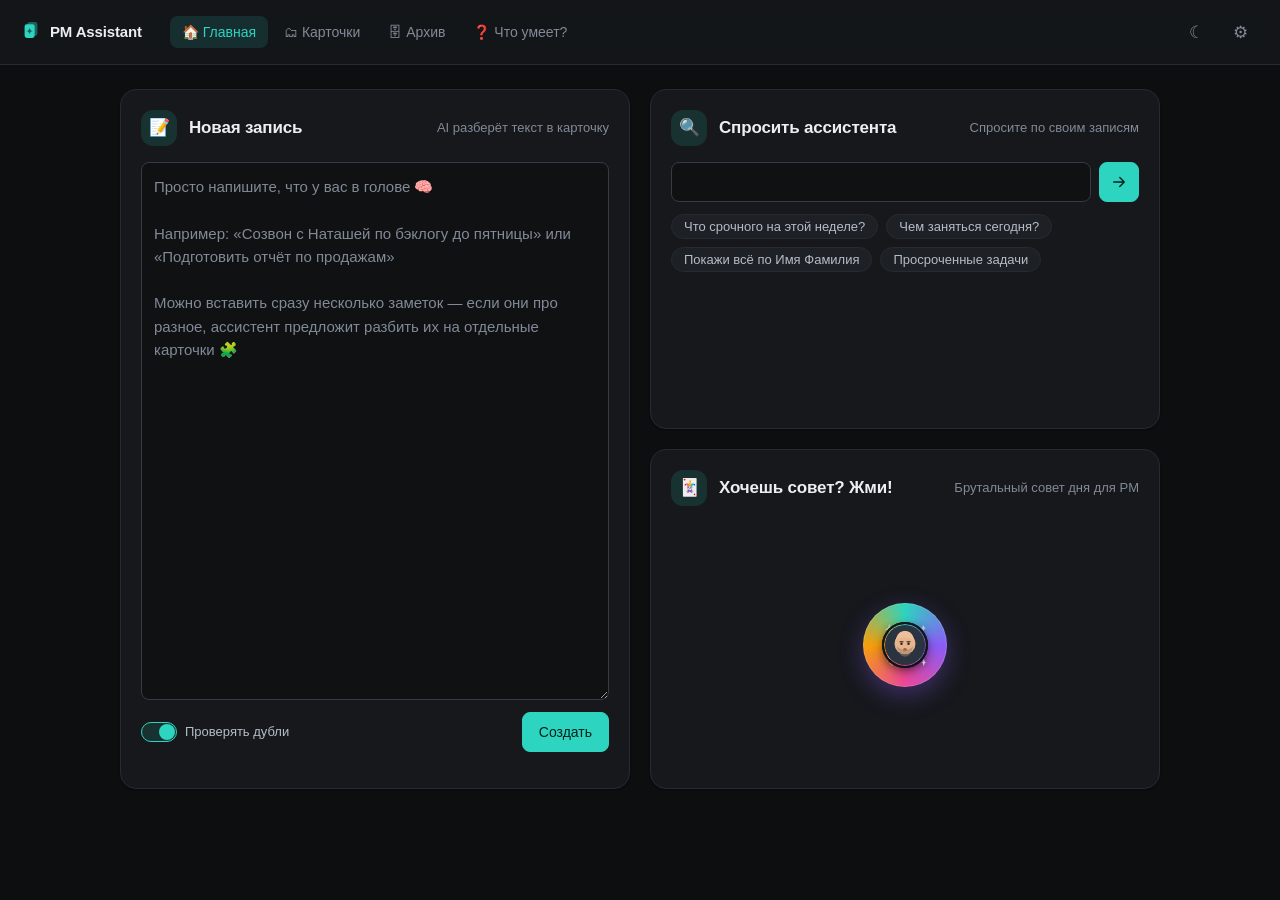
==== pm-assistant-standalone.html @ 0a1cfd9c "Что умеет?: упомянуть уточнение ФИО при разбивке" ====
<!DOCTYPE html>
<html lang="ru" data-theme="dark">
<head>
  <meta charset="UTF-8" />
  <meta name="viewport" content="width=device-width, initial-scale=1.0" />
  <meta name="description" content="PM Assistant — личный ИИ-ассистент менеджера продукта: превращает мысли в карточки, ищет по записям, проверяет дубли, синхронизирует между устройствами." />
  <meta name="color-scheme" content="dark light" />
  <meta name="theme-color" content="#0d0e10" />
  <title>PM Assistant</title>
  <link rel="icon" type="image/svg+xml" href="icon.svg" />
  <link rel="apple-touch-icon" href="icon.svg" />
  <style>
/* =========================================================================
   PM Assistant — дизайн-система
   Принципы: единая типографическая шкала, единая шкала отступов, один акцент
   (teal), консистентные контролы и карточки, мягкая «воздушная» вёрстка.
   ========================================================================= */

:root {
  /* Радиусы */
  --r-sm: 8px;
  --r-md: 12px;
  --r-lg: 16px;
  --r-pill: 999px;

  /* Шкала отступов (4px-сетка) */
  --s-1: 4px;
  --s-2: 8px;
  --s-3: 12px;
  --s-4: 16px;
  --s-5: 20px;
  --s-6: 24px;
  --s-8: 32px;

  /* Типографическая шкала */
  --fs-xs: 12px;     /* подписи, мета */
  --fs-sm: 13px;     /* подсказки, вторичный текст */
  --fs-base: 14px;   /* основной текст, контролы */
  --fs-md: 15px;     /* ввод */
  --fs-lg: 17px;     /* заголовок секции */
  --fs-xl: 20px;     /* заголовок модалки */

  --fw-normal: 400;
  --fw-medium: 500;
  --fw-semibold: 600;
  --lh-tight: 1.3;
  --lh-base: 1.55;
  --lh-normal: 1.45;

  --font: "Inter", -apple-system, BlinkMacSystemFont, "Segoe UI", Roboto, Helvetica, Arial, sans-serif;

  /* Высота контролов — единая для кнопок, инпутов, селектов */
  --control-h: 40px;
  --control-h-sm: 32px;

  --ring: 0 0 0 3px var(--accent-weak);
  --tr: 0.15s ease;
}

[data-theme="dark"] {
  --bg: #0d0e10;
  --bg-elev: #16181c;
  --bg-elev-2: #1d2025;
  --bg-input: #0f1113;
  --border: #262a31;
  --border-strong: #353b44;
  --text: #eceef2;
  --text-2: #b6bcc7;
  --text-3: #828a97;
  --accent: #2dd4bf;
  --accent-hover: #5ee3d3;
  --accent-weak: rgba(45, 212, 191, 0.13);
  --on-accent: #03201c;
  --danger: #f87171;
  --danger-weak: rgba(248, 113, 113, 0.15);
  --warn: #fbbf24;
  --warn-weak: rgba(251, 191, 36, 0.15);
  --ok: #34d399;
  --shadow-sm: 0 1px 2px rgba(0, 0, 0, 0.4);
  --shadow-md: 0 4px 16px rgba(0, 0, 0, 0.4);
  --shadow-lg: 0 12px 40px rgba(0, 0, 0, 0.55);
}

[data-theme="light"] {
  --bg: #f6f7f9;
  --bg-elev: #ffffff;
  --bg-elev-2: #f1f3f5;
  --bg-input: #ffffff;
  --border: #e6e8ec;
  --border-strong: #d3d7de;
  --text: #15181d;
  --text-2: #4a515c;
  --text-3: #79818d;
  --accent: #0d9488;
  --accent-hover: #0b8378;
  --accent-weak: rgba(13, 148, 136, 0.10);
  --on-accent: #ffffff;
  --danger: #dc2626;
  --danger-weak: rgba(220, 38, 38, 0.10);
  --warn: #b45309;
  --warn-weak: rgba(180, 83, 9, 0.12);
  --ok: #059669;
  --shadow-sm: 0 1px 2px rgba(20, 30, 40, 0.06);
  --shadow-md: 0 4px 16px rgba(20, 30, 40, 0.08);
  --shadow-lg: 0 12px 40px rgba(20, 30, 40, 0.14);
}

/* ===== Тема «Стекло» (Liquid Glass) =====
   Матовое стекло: светлая полупрозрачная плёнка-поверхность с ярким кантом
   поверх тёмного цветного градиента. Панели СВЕТЛЕЕ фона (это и читается как
   «стекло»), границы заметные. Палитра — холодная неоновая. */
[data-theme="glass"] {
  --bg: #0b1020;
  --bg-elev: rgba(255, 255, 255, 0.09);
  --bg-elev-2: rgba(255, 255, 255, 0.055);
  --bg-input: rgba(255, 255, 255, 0.06);
  --border: rgba(255, 255, 255, 0.22);
  --border-strong: rgba(255, 255, 255, 0.4);
  --text: #f4f6fb;
  --text-2: #ccd2e0;
  --text-3: #98a1b5;
  --accent: #5fe0cf;
  --accent-hover: #84ecdd;
  --accent-weak: rgba(95, 224, 207, 0.22);
  --on-accent: #042823;
  --danger: #ff9b9b;
  --danger-weak: rgba(255, 155, 155, 0.22);
  --warn: #ffcf6a;
  --warn-weak: rgba(255, 207, 106, 0.22);
  --ok: #6fe0b0;
  --shadow-sm: 0 2px 10px rgba(0, 0, 0, 0.35);
  --shadow-md: 0 10px 34px rgba(0, 0, 0, 0.42);
  --shadow-lg: 0 22px 60px rgba(0, 0, 0, 0.55);
  /* Более «жидкие» крупные скругления у стекла. */
  --r-lg: 22px;
  --r-md: 16px;
  /* Толщина стекла: яркий блик-кант сверху + лёгкая внутренняя обводка. */
  --glass-edge: inset 0 1px 0 rgba(255, 255, 255, 0.4), inset 0 0 0 1px rgba(255, 255, 255, 0.06);
  --glass-blur: saturate(180%) blur(22px);
}

* { box-sizing: border-box; }

html, body {
  margin: 0;
  background: var(--bg);
  color: var(--text);
  font-family: var(--font);
  font-size: var(--fs-base);
  line-height: var(--lh-base);
  -webkit-font-smoothing: antialiased;
  text-rendering: optimizeLegibility;
}

/* Тёмный цветной градиент-фон под стеклом — прямо на body (надёжно на мобильных,
   в отличие от ::before с отрицательным z-index). Зафиксирован при прокрутке. */
[data-theme="glass"] body {
  background:
    radial-gradient(48% 42% at 14% 10%, rgba(95, 224, 207, 0.38), transparent 70%),
    radial-gradient(46% 40% at 88% 8%, rgba(139, 122, 246, 0.34), transparent 70%),
    radial-gradient(52% 46% at 78% 86%, rgba(236, 122, 170, 0.3), transparent 72%),
    radial-gradient(46% 46% at 16% 92%, rgba(96, 165, 250, 0.26), transparent 72%),
    var(--bg);
  background-attachment: fixed;
}

/* Стеклянные поверхности: размытие фона + заметный кант + лёгкая тень глубины.
   Светлая плёнка (var(--bg-elev)) поверх тёмного градиента и есть «стекло». */
[data-theme="glass"] .home-block,
[data-theme="glass"] .card,
[data-theme="glass"] .answer,
[data-theme="glass"] .meme-output,
[data-theme="glass"] .modal-card,
[data-theme="glass"] .dup-col,
[data-theme="glass"] .help-item {
  -webkit-backdrop-filter: var(--glass-blur);
  backdrop-filter: var(--glass-blur);
  border-color: var(--border);
  box-shadow: var(--shadow-md), var(--glass-edge);
}
[data-theme="glass"] .topbar {
  -webkit-backdrop-filter: var(--glass-blur);
  backdrop-filter: var(--glass-blur);
  background: rgba(255, 255, 255, 0.06);
  box-shadow: var(--glass-edge);
}
/* Контролы тоже из матового стекла, с видимой обводкой. */
[data-theme="glass"] .btn,
[data-theme="glass"] .text-input,
[data-theme="glass"] .find-input,
[data-theme="glass"] .capture-input,
[data-theme="glass"] .select,
[data-theme="glass"] textarea,
[data-theme="glass"] .filter-field,
[data-theme="glass"] .reset-link,
[data-theme="glass"] .chip {
  -webkit-backdrop-filter: saturate(160%) blur(10px);
  backdrop-filter: saturate(160%) blur(10px);
  border-color: var(--border);
}
[data-theme="glass"] .btn-primary {
  box-shadow: var(--glass-edge), 0 4px 16px rgba(95, 224, 207, 0.3);
}
/* Иконка-плашка секции — тоже стеклянная капля. */
[data-theme="glass"] .home-block-icon,
[data-theme="glass"] .help-icon {
  box-shadow: var(--glass-edge);
}
/* Усиленное «всплытие» панелей и карточек на наведении. */
[data-theme="glass"] .home-block:hover,
[data-theme="glass"] .card:hover {
  box-shadow: var(--shadow-lg), var(--glass-edge);
  border-color: var(--border-strong);
}

h1, h2, h3, p { margin: 0; }

/* ===== Шапка ===== */
.topbar {
  display: flex;
  align-items: center;
  gap: var(--s-4);
  padding: var(--s-3) var(--s-5);
  background: color-mix(in srgb, var(--bg-elev) 85%, transparent);
  backdrop-filter: blur(8px);
  border-bottom: 1px solid var(--border);
  position: sticky;
  top: 0;
  z-index: 10;
}
.brand { display: flex; align-items: center; gap: var(--s-2); }
.brand .logo { color: var(--accent); display: inline-flex; }
.brand .logo svg { width: 22px; height: 22px; display: block; }
.brand h1 { font-size: var(--fs-md); font-weight: var(--fw-semibold); letter-spacing: -0.01em; }

.tabs { display: flex; gap: var(--s-1); margin-left: var(--s-3); }
.tab {
  background: transparent;
  border: none;
  color: var(--text-3);
  padding: var(--s-2) var(--s-3);
  border-radius: var(--r-sm);
  cursor: pointer;
  font-family: inherit;
  font-size: var(--fs-base);
  font-weight: var(--fw-medium);
  white-space: nowrap;
  transition: background var(--tr), color var(--tr);
}
.tab:hover { color: var(--text); background: var(--bg-elev-2); }
.tab[aria-selected="true"] { color: var(--accent); background: var(--accent-weak); }

.topbar-actions { margin-left: auto; display: flex; gap: var(--s-1); }
.icon-btn {
  display: inline-flex; align-items: center; justify-content: center;
  background: transparent;
  border: 1px solid transparent;
  color: var(--text-3);
  width: var(--control-h); height: var(--control-h);
  border-radius: var(--r-sm);
  cursor: pointer;
  font-size: var(--fs-lg);
  transition: background var(--tr), color var(--tr);
}
.icon-btn:hover { background: var(--bg-elev-2); color: var(--text); }

/* ===== Контент ===== */
.content { max-width: 1080px; margin: 0 auto; padding: var(--s-6) var(--s-5) 80px; }

/* ===== Контролы: единый базис для input / textarea / select ===== */
textarea, .text-input, .find-input, .capture-input, .select {
  width: 100%;
  background: var(--bg-input);
  border: 1px solid var(--border-strong);
  border-radius: var(--r-sm);
  color: var(--text);
  padding: 0 var(--s-3);
  height: var(--control-h);
  font-family: inherit;
  font-size: var(--fs-md);
  transition: border-color var(--tr), box-shadow var(--tr);
}
textarea, .capture-input { height: auto; padding: var(--s-3); line-height: var(--lh-base); }
::placeholder { color: var(--text-3); }
textarea:focus, .text-input:focus, .find-input:focus, .select:focus, .capture-input:focus {
  outline: none;
  border-color: var(--accent);
  box-shadow: var(--ring);
}
.select { appearance: none; -webkit-appearance: none; cursor: pointer; padding-right: var(--s-6);
  background-image: linear-gradient(45deg, transparent 50%, var(--text-3) 50%), linear-gradient(135deg, var(--text-3) 50%, transparent 50%);
  background-position: calc(100% - 14px) center, calc(100% - 9px) center;
  background-size: 5px 5px, 5px 5px;
  background-repeat: no-repeat;
}

/* ===== Кнопки ===== */
.btn {
  display: inline-flex; align-items: center; justify-content: center; gap: var(--s-2);
  height: var(--control-h);
  background: var(--bg-elev-2);
  border: 1px solid var(--border-strong);
  color: var(--text);
  padding: 0 var(--s-4);
  border-radius: var(--r-sm);
  cursor: pointer;
  font-family: inherit;
  font-size: var(--fs-base);
  font-weight: var(--fw-medium);
  white-space: nowrap;
  transition: background var(--tr), border-color var(--tr), filter var(--tr), opacity var(--tr);
}
.btn:hover { border-color: var(--text-3); }
.btn:disabled { opacity: 0.5; cursor: not-allowed; }
.btn-primary { background: var(--accent); border-color: var(--accent); color: var(--on-accent); }
.btn-primary:hover { background: var(--accent-hover); border-color: var(--accent-hover); }
.btn-ghost { background: transparent; border-color: transparent; color: var(--text-2); }
.btn-ghost:hover { background: var(--bg-elev-2); border-color: var(--border); }
.btn-sm { height: var(--control-h-sm); padding: 0 var(--s-3); font-size: var(--fs-sm); }
.btn.is-active { border-color: var(--accent); color: var(--accent); background: var(--accent-weak); }

/* ===== Вкладка «Главная» ===== */
.view-capture:not([hidden]) { display: flex; flex-direction: column; gap: var(--s-5); }

/* Десктоп: используем ширину экрана. Двухколоночная сетка — слева во всю высоту
   «Новая запись» (главный ввод), справа друг под другом «Спросить ассистента»
   и «Хочешь совет?». Так нет пустого вертикального пространства. */
@media (min-width: 880px) {
  .view-capture:not([hidden]) {
    display: grid;
    grid-template-columns: 1fr 1fr;
    grid-template-areas:
      "capture search"
      "capture meme";
    align-items: stretch;
  }
  .home-block--search { grid-area: search; }
  .home-block--capture { grid-area: capture; }
  .home-block--meme { grid-area: meme; }
  .home-block { min-height: 0; }
}

/* Карточка-секция: единый контейнер для «Спросить ассистента», «Новая запись»
   и «Хочешь совет? Жми!». Одинаковые отступы до краёв (--s-5) и единая
   минимальная высота — для визуальной консистентности блоков на Главной. */
.home-block {
  background: var(--bg-elev);
  border: 1px solid var(--border);
  border-radius: var(--r-lg);
  padding: var(--s-5);
  box-shadow: var(--shadow-sm);
  min-height: 340px;
  display: flex;
  flex-direction: column;
}

/* Заголовок секции: иконка-плашка + заголовок + подсказка справа */
.home-block-head {
  display: flex;
  align-items: center;
  gap: var(--s-3);
  margin-bottom: var(--s-4);
}
.home-block-icon {
  flex: none;
  display: inline-flex; align-items: center; justify-content: center;
  width: 36px; height: 36px;
  border-radius: var(--r-md);
  background: var(--accent-weak);
  font-size: var(--fs-lg);
}
.home-block-title {
  font-size: var(--fs-lg);
  font-weight: var(--fw-semibold);
  letter-spacing: -0.01em;
  line-height: var(--lh-tight);
}
.home-block-hint {
  color: var(--text-3);
  font-size: var(--fs-sm);
  line-height: var(--lh-tight);
  margin-left: auto;
  text-align: right;
}
@media (max-width: 600px) {
  .home-block-hint { display: none; }
}

/* Поле ввода растягивается, заполняя блок до единой высоты с остальными. */
.capture-input { flex: 1 1 auto; min-height: 180px; font-size: var(--fs-md); }
.capture-actions {
  display: flex;
  align-items: center;
  justify-content: space-between;
  margin-top: var(--s-3);
  gap: var(--s-3);
}
.hint { color: var(--text-3); font-size: var(--fs-sm); }
.capture-result { margin-top: var(--s-4); }

/* Тумблер (переключатель) — например, «Проверять дубли». */
.switch { display: inline-flex; align-items: center; gap: var(--s-2); cursor: pointer; user-select: none; }
.switch input { position: absolute; opacity: 0; width: 0; height: 0; }
.switch-track {
  flex: none; position: relative;
  width: 36px; height: 20px;
  background: var(--bg-elev-2);
  border: 1px solid var(--border-strong);
  border-radius: var(--r-pill);
  transition: background var(--tr), border-color var(--tr);
}
.switch-thumb {
  position: absolute; top: 1px; left: 1px;
  width: 16px; height: 16px;
  background: var(--text-3);
  border-radius: 50%;
  transition: transform var(--tr), background var(--tr);
}
.switch input:checked + .switch-track { background: var(--accent-weak); border-color: var(--accent); }
.switch input:checked + .switch-track .switch-thumb { transform: translateX(16px); background: var(--accent); }
.switch input:focus-visible + .switch-track { box-shadow: var(--ring); }
.switch-label { font-size: var(--fs-sm); color: var(--text-2); }

/* ===== Раздел «Что умеет?» ===== */
.help-grid {
  list-style: none;
  margin: var(--s-5) 0 0;
  padding: 0;
  display: grid;
  grid-template-columns: repeat(auto-fill, minmax(280px, 1fr));
  gap: var(--s-4);
}
.help-item {
  display: flex;
  gap: var(--s-3);
  padding: var(--s-4);
  background: var(--bg-elev-2);
  border: 1px solid var(--border);
  border-radius: var(--r-md);
}
.help-icon {
  flex: none;
  display: inline-flex; align-items: center; justify-content: center;
  width: 34px; height: 34px;
  border-radius: var(--r-md);
  background: var(--accent-weak);
  font-size: var(--fs-lg);
}
.help-body { min-width: 0; }
.help-title {
  font-size: var(--fs-md);
  font-weight: var(--fw-semibold);
  line-height: var(--lh-tight);
  margin: 2px 0 var(--s-2);
}
.help-jtbd {
  font-size: var(--fs-sm);
  color: var(--text-2);
  line-height: var(--lh-normal);
  margin: 0 0 var(--s-2);
  padding-left: var(--s-3);
  border-left: 2px solid var(--accent);
}
.help-jtbd b { color: var(--text-1); font-weight: var(--fw-semibold); }
.help-desc {
  font-size: var(--fs-sm);
  color: var(--text-3);
  line-height: var(--lh-normal);
  margin: 0;
}

/* ===== The daily AI Meme ===== */
/* Растягиваем сцену на всю высоту блока и центрируем диско-шар, чтобы блок
   совпадал по высоте с соседними и не «жил» симметричными отступами. */
.meme-stage {
  flex: 1 1 auto;
  display: flex;
  flex-direction: column;
  align-items: center;
  justify-content: center;
  text-align: center;
  gap: var(--s-4);
}

/* Орбита: контейнер для диско-шара и крутящихся вокруг него аватаров.
   Радиус орбиты задаётся переменной --orbit (используется в @keyframes). */
.meme-orbit {
  position: relative;
  width: 200px;
  height: 200px;
  display: flex;
  align-items: center;
  justify-content: center;
  --orbit: 84px;
  --meme-speed: 1;   /* множитель скорости: 1 — обычная, >1 — разгон */
}
/* Аватар закреплён в центре орбиты и крутится по кругу. Одиночный приём
   rotate→translate→rotate в одном keyframe — надёжно работает в iOS Safari
   (без вложенных контейнеров нулевого размера, которые там «ломались»). */
.meme-avatar {
  position: absolute;
  top: 50%;
  left: 50%;
  width: 42px;
  height: 42px;
  margin: -21px 0 0 -21px;   /* центрируем точку вращения */
  border-radius: 50%;
  overflow: hidden;
  pointer-events: none;
  box-shadow: 0 4px 12px rgba(0, 0, 0, 0.35), 0 0 0 2px var(--bg-elev);
  /* Длительность делится на множитель скорости — больше множитель, быстрее оборот. */
  animation: meme-orbit calc(12s / var(--meme-speed)) linear infinite;
}
.meme-avatar svg { width: 100%; height: 100%; display: block; }
/* Второй аватар — на противоположной стороне орбиты (сдвиг фазы на половину). */
.meme-avatar--2 { animation-delay: -6s; }

/* Полный оборот: на каждом шаге сначала поворот вокруг центра, затем вынос
   на радиус, затем контр-поворот — чтобы лицо оставалось «вертикальным». */
@keyframes meme-orbit {
  from { transform: rotate(0deg) translateX(var(--orbit)) rotate(0deg); }
  to   { transform: rotate(360deg) translateX(var(--orbit)) rotate(-360deg); }
}

/* Круглая «магическая» кнопка с переливающимся градиентом и пульсацией. */
.meme-btn {
  position: relative;
  flex: none;
  width: 84px;
  height: 84px;
  border-radius: 50%;
  border: none;
  cursor: pointer;
  color: #fff;
  background: conic-gradient(from 0deg, #2dd4bf, #8b5cf6, #ec4899, #f59e0b, #2dd4bf);
  box-shadow: 0 8px 24px rgba(139, 92, 246, 0.35), inset 0 0 0 1px rgba(255, 255, 255, 0.15);
  transition: transform var(--tr), box-shadow var(--tr), filter var(--tr);
  animation: meme-spin calc(6s / var(--meme-speed)) linear infinite;
}
.meme-btn:hover { transform: scale(1.06); box-shadow: 0 10px 30px rgba(236, 72, 153, 0.45), inset 0 0 0 1px rgba(255, 255, 255, 0.2); }
.meme-btn:active { transform: scale(0.97); }
.meme-btn:focus-visible { outline: none; box-shadow: var(--ring), 0 8px 24px rgba(139, 92, 246, 0.35); }
.meme-btn:disabled { cursor: progress; }

/* Светящееся «дыхание» под кнопкой. */
.meme-btn-glow {
  position: absolute;
  inset: -6px;
  border-radius: 50%;
  background: inherit;
  filter: blur(14px);
  opacity: 0.55;
  z-index: -1;
  animation: meme-pulse 2.4s ease-in-out infinite;
}
.meme-btn-ic {
  position: relative;
  font-size: 38px;
  line-height: 1;
  display: block;
  filter: drop-shadow(0 1px 3px rgba(0, 0, 0, 0.4));
  /* Диско-шар слегка покачивается на «нити». */
  animation: meme-sway 3.2s ease-in-out infinite;
}
.meme-btn.is-loading .meme-btn-ic { animation: meme-sway 0.7s ease-in-out infinite; }

@keyframes meme-spin { to { transform: rotate(360deg); } }
@keyframes meme-sway { 0%, 100% { transform: rotate(-8deg); } 50% { transform: rotate(8deg); } }
@keyframes meme-pulse { 0%, 100% { opacity: 0.4; transform: scale(1); } 50% { opacity: 0.7; transform: scale(1.08); } }
@media (prefers-reduced-motion: reduce) {
  .meme-btn, .meme-btn-ic, .meme-btn-glow, .meme-avatar { animation: none; }
}

.meme-hint { color: var(--text-3); font-size: var(--fs-sm); max-width: 460px; margin: 0; }

/* Карточка-цитата с результатом. */
.meme-output {
  margin: var(--s-2) 0 0;
  max-width: 560px;
  background:
    linear-gradient(180deg, var(--accent-weak), transparent 70px),
    var(--bg-elev-2);
  border: 1px solid var(--border);
  border-radius: var(--r-lg);
  padding: var(--s-5);
  box-shadow: var(--shadow-sm);
}
.meme-text {
  margin: 0;
  font-size: var(--fs-lg);
  font-weight: var(--fw-medium);
  line-height: var(--lh-normal);
  color: var(--text);
}
.meme-hero {
  display: block;
  margin-top: var(--s-3);
  font-style: normal;
  font-size: var(--fs-sm);
  font-weight: var(--fw-semibold);
  letter-spacing: 0.02em;
  color: var(--accent);
  text-transform: uppercase;
}
.meme-hero:empty { display: none; }

/* ===== Горизонтальный бар фильтров и сортировки ===== */
.filter-bar {
  display: flex;
  flex-wrap: wrap;
  align-items: center;
  gap: var(--s-2);
  margin-bottom: var(--s-5);   /* отступ, чтобы доска не слипалась с фильтрами */
}

/* Дропдаун-фильтр: равная фиксированная ширина у всех полей. */
.filter-field {
  appearance: none; -webkit-appearance: none;
  flex: 0 0 auto;
  width: 150px;
  height: var(--control-h-sm);
  padding: 0 var(--s-5) 0 var(--s-3);
  background: var(--bg-elev);
  border: 1px solid var(--border);
  border-radius: var(--r-pill);
  color: var(--text-2);
  font-family: inherit;
  font-size: var(--fs-sm);
  font-weight: var(--fw-medium);
  cursor: pointer;
  white-space: nowrap;
  overflow: hidden;
  text-overflow: ellipsis;
  transition: border-color var(--tr), color var(--tr), background var(--tr);
  /* компактная стрелка-шеврон у правого края */
  background-image: linear-gradient(45deg, transparent 50%, currentColor 50%), linear-gradient(135deg, currentColor 50%, transparent 50%);
  background-position: calc(100% - 14px) center, calc(100% - 10px) center;
  background-size: 4px 4px, 4px 4px;
  background-repeat: no-repeat;
}
.filter-field:hover { border-color: var(--border-strong); color: var(--text); }
.filter-field:focus { outline: none; border-color: var(--accent); box-shadow: var(--ring); }

/* Активный фильтр — пилюля целиком в акценте; место справа под «✕» + стрелку. */
.filter-field.is-filtered {
  border-color: var(--accent);
  background-color: var(--accent-weak);
  color: var(--accent);
  padding-right: 44px;
}

/* Ячейка фильтра: контейнер для пилюли, стрелки и кнопки персонального сброса. */
.filter-cell { position: relative; flex: 0 0 auto; display: inline-flex; }

/* Стрелка вниз — глиф того же размера, что и «✕» (один уровень, один кегль).
   Заменяет градиентный шеврон у фильтр-пилюль. */
.filter-cell .filter-field { background-image: none; }
.filter-cell::after {
  content: '\25BE';   /* ▾ */
  position: absolute;
  top: 50%;
  right: 12px;
  transform: translateY(-50%);
  font-size: 11px;
  line-height: 1;
  color: var(--text-3);
  pointer-events: none;
}
.filter-cell:hover::after { color: var(--text); }
.filter-cell:has(.filter-field.is-filtered)::after { color: var(--accent); }

/* Сброс одного фильтра — «✕» того же кегля, слева от стрелки (не перекрывает). */
.filter-clear {
  position: absolute;
  top: 50%;
  right: 24px;
  transform: translateY(-50%);
  width: 18px; height: 18px;
  display: inline-flex; align-items: center; justify-content: center;
  border: none;
  border-radius: var(--r-pill);
  background: transparent;
  color: var(--accent);
  font-size: 11px;
  line-height: 1;
  cursor: pointer;
  padding: 0;
  transition: background var(--tr), color var(--tr);
}
.filter-clear:hover { background: var(--accent); color: var(--on-accent); }

/* Сортировка прижата к правому краю как отдельная группа. */
.filter-field--sort { margin-left: auto; }

/* «Сбросить всё» — кнопка-пилюля; всегда видна, неактивна без фильтров. */
.reset-link {
  flex: 0 0 auto;
  height: var(--control-h-sm);
  padding: 0 var(--s-3);
  background: var(--bg-elev);
  border: 1px solid var(--border);
  border-radius: var(--r-pill);
  color: var(--text-2);
  font-family: inherit;
  font-size: var(--fs-sm);
  font-weight: var(--fw-medium);
  cursor: pointer;
  white-space: nowrap;
  transition: color var(--tr), border-color var(--tr), background var(--tr), opacity var(--tr);
}
.reset-link:hover { border-color: var(--danger); color: var(--danger); }
.reset-link:disabled { opacity: 0.4; cursor: default; }
.reset-link:disabled:hover { border-color: var(--border); color: var(--text-2); }

/* ===== Чипы ===== */
.chip {
  background: var(--bg-elev-2);
  border: 1px solid var(--border);
  color: var(--text-2);
  padding: var(--s-1) var(--s-3);
  border-radius: var(--r-pill);
  cursor: pointer;
  font-family: inherit;
  font-size: var(--fs-sm);
  transition: color var(--tr), background var(--tr), border-color var(--tr);
}
.chip:hover { color: var(--text); border-color: var(--text-3); }
.chip.is-active { background: var(--accent-weak); color: var(--accent); border-color: var(--accent); }
.find-suggestions { margin-top: var(--s-3); display: flex; flex-wrap: wrap; gap: var(--s-2); }

/* ===== Доска: единая сетка карточек ===== */
.board-grid {
  list-style: none; padding: 0; margin: 0;
  display: grid;
  grid-template-columns: repeat(auto-fill, minmax(260px, 1fr));
  gap: var(--s-3);
  align-items: start;   /* у свёрнутых фиксированная высота — ряды не растягиваем */
}

/* ===== Карточки записей ===== */
.card-list { list-style: none; padding: 0; margin: 0; display: flex; flex-direction: column; gap: var(--s-2); }
.card {
  background: var(--bg-elev-2);
  border: 1px solid var(--border);
  border-radius: var(--r-md);
  padding: var(--s-3);
  transition: border-color var(--tr), box-shadow var(--tr);
}
.card:hover { border-color: var(--border-strong); }
.home-block .card, .capture-result .card { background: var(--bg-elev-2); }
.card.is-done { opacity: 0.55; }
.card.is-done .card-title { text-decoration: line-through; }
.card.is-progress { border-left: 2px solid var(--accent); }
.card.is-editing { border-color: var(--accent); box-shadow: var(--ring); }
.card.is-archived { opacity: 0.8; }

/* Карточка-сводка (создана из ответа ассистента): акцентная рамка + иконка. */
.card.is-summary {
  border-color: var(--accent);
  box-shadow: inset 3px 0 0 var(--accent), var(--shadow-sm);
}
.card.is-summary:hover { border-color: var(--accent-hover); }
.card-title-row { display: flex; align-items: flex-start; gap: var(--s-2); }
.card-title-row .card-title { flex: 1 1 auto; min-width: 0; margin-bottom: var(--s-2); }
.summary-mark { flex: none; color: var(--accent); margin-top: 1px; }
.summary-mark svg { width: 16px; height: 16px; }

.card.is-clickable {
  cursor: pointer;
  display: flex;
  flex-direction: column;
}
/* Иконки (редактировать/удалить) всегда прижаты к нижнему краю карточки:
   margin-top: auto держит футер внизу при любой высоте — и в свёрнутом, и в
   раскрытом виде, и при растяжении карточки в ряду. */
.card.is-clickable .card-footer { margin-top: auto; }

/* Заголовок и описание. Свёрнуто: заголовок 1 строка, описание 2 строки.
   Раскрыто: заголовок 2 строки, описание 4 строки. */
.card-title {
  font-weight: var(--fw-semibold); font-size: var(--fs-base); line-height: var(--lh-tight); margin-bottom: var(--s-2);
  display: -webkit-box; -webkit-line-clamp: 1; -webkit-box-orient: vertical; overflow: hidden;
}
.card-body {
  color: var(--text-2); font-size: var(--fs-sm); margin-bottom: var(--s-2);
  display: -webkit-box; -webkit-line-clamp: 2; -webkit-box-orient: vertical; overflow: hidden;
  white-space: normal;
}
.card.is-expanded .card-title { -webkit-line-clamp: 2; }
.card.is-expanded .card-body { -webkit-line-clamp: 4; }

/* Строки сущностей: персоны / проекты / теги — каждая на своей строке.
   Свёрнуто — одна строка; раскрыто — максимум две. Разные сущности
   никогда не делят один ряд. */
.card-line {
  display: flex;
  align-items: center;
  gap: var(--s-1) var(--s-2);
  margin-bottom: var(--s-1);
  flex-wrap: nowrap;
  overflow: hidden;
}
.card.is-expanded .card-line {
  flex-wrap: wrap;
  max-height: 40px;   /* ровно две строки мета-элементов */
}

/* Дата и время создания — приглушённая строка под тегами. */
.card-line--created { margin-top: var(--s-1); }
.card-line--created .meta-tag { color: var(--text-3); }

/* Свёрнутая карточка: фиксированная высота — все карточки строго одинаковы.
   Состав: заголовок (1) + описание (2) + персоны/проекты/теги (по 1) +
   дата создания (1) + подвал. */
.card.is-clickable:not(.is-expanded) { height: 240px; overflow: hidden; }

/* Раскрытая карточка подсвечена рамкой. */
.card.is-expanded { border-color: var(--border-strong); }

/* Подвал: слева приоритет+дата, справа кнопки — на одном уровне. */
.card-footer { display: flex; align-items: center; justify-content: space-between; gap: var(--s-2); margin-top: var(--s-3); }
.card-foot-meta { display: flex; align-items: center; gap: var(--s-2); min-width: 0; overflow: hidden; }
.card-actions { display: flex; align-items: center; gap: var(--s-1); flex: none; }
.card-due { white-space: nowrap; }
.card-due.is-overdue { color: var(--danger); font-weight: var(--fw-semibold); }

/* Минималистичные кнопки в карточках: без рамки, лёгкая заливка на hover. */
.card-footer .btn {
  border-color: transparent;
  background: transparent;
  color: var(--text-3);
  padding: 0 var(--s-2);
}
.card-footer .btn:hover {
  border-color: transparent;
  background: var(--bg-elev);
  color: var(--text);
  filter: none;
}
.card-footer .btn.is-active {
  background: var(--accent-weak);
  color: var(--accent);
  border-color: transparent;
}

/* Бейджи типа / приоритета */
.badge {
  font-size: 10.5px;
  padding: 2px var(--s-2);
  border-radius: var(--r-pill);
  font-weight: var(--fw-semibold);
  text-transform: uppercase;
  letter-spacing: 0.04em;
}
.badge-topic { background: var(--warn-weak); color: var(--warn); }
.badge-task { background: var(--accent-weak); color: var(--accent); }
.badge-note { background: var(--bg-elev); color: var(--text-3); }
.badge-P0 { background: var(--danger); color: #fff; }
.badge-P1 { background: var(--danger-weak); color: var(--danger); }   /* высокий */
.badge-P2 { background: var(--warn-weak); color: var(--warn); }       /* средний */
.badge-P3 { background: var(--bg-elev); color: var(--text-3); }       /* низкий */
.badge-sev-high { background: var(--danger-weak); color: var(--danger); }
.badge-sev-medium { background: var(--warn-weak); color: var(--warn); }
.badge-sev-low { background: var(--bg-elev); color: var(--text-3); }

/* Единая инлайновая иконка: один размер везде (мета, кнопки). */
.ic { display: inline-flex; flex: none; }
.ic svg { width: 14px; height: 14px; display: block; }

.meta-tag { display: inline-flex; align-items: center; gap: var(--s-1); font-size: var(--fs-xs); color: var(--text-3); }

/* Кнопки в карточках: иконка + подпись на одной линии, иконки-only квадратные. */
.card-footer .btn { gap: 5px; }
.card-footer .btn .ic svg { width: 15px; height: 15px; }

/* Экран «похожая карточка уже есть»: две колонки сравнения + кнопки выбора. */
.dup-compare { display: flex; gap: var(--s-3); margin: var(--s-3) 0; }
/* Превью карточек при предложении разбить текст на несколько — столбиком. */
.split-cards { display: flex; flex-direction: column; gap: var(--s-3); margin: var(--s-3) 0; }
.dup-col {
  flex: 1 1 0; min-width: 0;
  background: var(--bg-elev);
  border: 1px solid var(--border);
  border-radius: var(--r-sm);
  padding: var(--s-3);
}
.dup-label { display: block; font-size: var(--fs-xs); font-weight: var(--fw-semibold); text-transform: uppercase; letter-spacing: 0.04em; color: var(--text-3); margin-bottom: var(--s-2); }
.dup-title { font-weight: var(--fw-semibold); font-size: var(--fs-sm); margin-bottom: var(--s-1); }
.dup-desc { color: var(--text-2); font-size: var(--fs-sm); margin-bottom: var(--s-1); white-space: pre-wrap; }
.dup-meta { color: var(--text-3); font-size: var(--fs-xs); }
.dup-actions { flex-wrap: wrap; justify-content: flex-start; gap: var(--s-2); }
@media (max-width: 600px) { .dup-compare { flex-direction: column; } }

/* Инлайн-форма редактирования */
.edit-form { display: flex; flex-direction: column; gap: var(--s-3); }
.edit-form label { display: flex; flex-direction: column; gap: var(--s-1); font-size: var(--fs-xs); font-weight: var(--fw-medium); color: var(--text-3); }
.edit-form .text-input, .edit-form .select { font-size: var(--fs-sm); }
/* Однострочные поля (персоны, срок) и селект — компактная высота. */
.edit-form input.text-input, .edit-form .select { height: var(--control-h-sm); }
/* Многострочные поля (название, описание, проекты, теги) — высота по rows. */
.edit-form textarea.text-input { height: auto; padding: var(--s-2) var(--s-3); line-height: var(--lh-base); resize: vertical; }

/* Шапка архива */
.archive-head { display: flex; align-items: center; justify-content: space-between; gap: var(--s-3); margin-bottom: var(--s-4); }
.archive-head-actions { display: flex; align-items: center; gap: var(--s-3); flex: none; }
.archive-head .count { background: var(--bg-elev-2); border-radius: var(--r-pill); padding: 2px var(--s-3); font-size: var(--fs-xs); color: var(--text-3); }
#archive-clear:hover { border-color: var(--danger); color: var(--danger); }

/* ===== Поиск: строка и ответ ===== */
.find-bar { display: flex; gap: var(--s-2); align-items: stretch; }
.find-input { flex: 1 1 auto; min-width: 0; }
/* Кнопка-иконка «Спросить»: квадратная, со стрелкой вместо текста. */
.btn-icon { flex: none; width: var(--control-h); padding: 0; }
.btn-icon .ic svg { width: 18px; height: 18px; display: block; }

/* Ответ ассистента — отдельная заметная карточка, отделённая от строки поиска */
.answer {
  position: relative;
  background:
    linear-gradient(180deg, var(--accent-weak), transparent 64px),
    var(--bg-elev-2);
  border: 1px solid var(--border);
  border-radius: var(--r-lg);
  padding: var(--s-4);
  margin-top: var(--s-5);
  box-shadow: var(--shadow-sm);
}
.answer-head {
  display: flex;
  align-items: center;
  gap: var(--s-2);
  padding-bottom: var(--s-3);
  margin-bottom: var(--s-3);
  border-bottom: 1px solid var(--border);
}
.answer-icon {
  flex: none;
  display: inline-flex; align-items: center; justify-content: center;
  width: 24px; height: 24px;
  border-radius: var(--r-sm);
  background: var(--accent);
  color: var(--on-accent);
  font-size: var(--fs-sm);
}
.answer-label {
  font-size: var(--fs-sm);
  font-weight: var(--fw-semibold);
  color: var(--text);
  text-transform: uppercase;
  letter-spacing: 0.05em;
}
.answer-count {
  margin-left: auto;
  background: var(--bg-elev);
  border: 1px solid var(--border);
  color: var(--text-3);
  border-radius: var(--r-pill);
  padding: 2px var(--s-3);
  font-size: var(--fs-xs);
  font-weight: var(--fw-medium);
}
.answer-text {
  font-size: var(--fs-base);
  line-height: var(--lh-base);
  color: var(--text-2);
  white-space: pre-wrap;
}
/* Действия под сводкой (например, «Сохранить как карточку»). */
.answer-actions { display: flex; gap: var(--s-2); margin-top: var(--s-3); }

/* Результаты поиска чуть отступают от карточки ответа */
#search-results { margin-top: var(--s-3); }

/* ===== Статусы / пусто ===== */
.status-line { color: var(--text-3); font-size: var(--fs-sm); padding: var(--s-2) 0; }
.status-line.is-error { color: var(--danger); }
.empty-col { color: var(--text-3); font-size: var(--fs-sm); text-align: center; padding: var(--s-5) 0; }

/* ===== Модалка ===== */
.modal {
  position: fixed; inset: 0;
  background: rgba(0, 0, 0, 0.55);
  display: none; align-items: center; justify-content: center;
  z-index: 100;
  padding: var(--s-5);
  backdrop-filter: blur(2px);
}
.modal:not([hidden]) { display: flex; }
.modal-card {
  background: var(--bg-elev);
  border: 1px solid var(--border);
  border-radius: var(--r-lg);
  padding: var(--s-6);
  width: 100%; max-width: 440px;
  max-height: 90vh; overflow-y: auto;
  box-shadow: var(--shadow-lg);
}
.modal-header { display: flex; justify-content: space-between; align-items: center; margin-bottom: var(--s-4); }
.modal-header h2 { font-size: var(--fs-xl); font-weight: var(--fw-semibold); letter-spacing: -0.01em; }
.field-label {
  display: block;
  font-size: var(--fs-xs);
  font-weight: var(--fw-medium);
  color: var(--text-3);
  text-transform: uppercase;
  letter-spacing: 0.04em;
  margin-bottom: var(--s-2);
}
.modal-card .field-label { margin-top: var(--s-4); }
.modal-card .hint { margin-top: var(--s-2); }
.sync-row { display: flex; align-items: center; gap: var(--s-3); margin-top: var(--s-3); flex-wrap: wrap; }
.sync-row #sync-status { padding: 0; }
.modal-footer { display: flex; justify-content: space-between; gap: var(--s-3); margin-top: var(--s-6); }

/* ===== Мобильная адаптация (до 375px) ===== */
@media (max-width: 600px) {
  .board-grid { grid-template-columns: 1fr; }
  .content { padding: var(--s-4) var(--s-3) 64px; }
  .topbar { flex-wrap: wrap; padding: var(--s-3); gap: var(--s-3); }
  .tabs { order: 3; width: 100%; margin-left: 0; }
  .tab { flex: 1; text-align: center; padding: var(--s-2) var(--s-1); }
  /* Блоки на Главной — одинаковая высота (выровнены друг под другом). */
  .home-block { padding: var(--s-4); min-height: 360px; }
  /* Фильтры на мобильном — 2 ровные колонки, сортировка не прижимается вправо. */
  .filter-cell { flex: 1 1 calc(50% - var(--s-1)); }
  .filter-cell .filter-field { width: 100%; }
  .filter-field--sort { flex: 1 1 calc(50% - var(--s-1)); width: auto; margin-left: 0; }
  /* Поле ввода заполняет блок до общей высоты, без отдельного 40vh. */
  .capture-input { min-height: 0; }
  /* Поиск на мобильном — поле на всю ширину, кнопка-стрелка компактная справа. */
  .find-bar { gap: var(--s-2); }
  .btn-icon { width: 48px; }
}

</style>
</head>
<body>
  <header class="topbar">
    <div class="brand">
      <span class="logo" aria-hidden="true"><svg viewBox="0 0 24 24" fill="currentColor" aria-hidden="true"><rect x="8" y="1.2" width="11" height="15" rx="2.6" opacity="0.4"/><path fill-rule="evenodd" d="M7.6 3.5 h5.8 a2.6 2.6 0 0 1 2.6 2.6 v9.8 a2.6 2.6 0 0 1 -2.6 2.6 h-5.8 a2.6 2.6 0 0 1 -2.6 -2.6 v-9.8 a2.6 2.6 0 0 1 2.6 -2.6 Z M10.5 7 C10.5 9.2 8.7 11 6.5 11 C8.7 11 10.5 12.8 10.5 15 C10.5 12.8 12.3 11 14.5 11 C12.3 11 10.5 9.2 10.5 7 Z"/></svg></span>
      <h1>PM Assistant</h1>
    </div>
    <nav class="tabs" role="tablist">
      <button class="tab" role="tab" data-tab="capture" aria-selected="true">🏠 Главная</button>
      <button class="tab" role="tab" data-tab="board" aria-selected="false">🗂 Карточки</button>
      <button class="tab" role="tab" data-tab="archive" aria-selected="false">🗄 Архив</button>
      <button class="tab" role="tab" data-tab="help" aria-selected="false">❓ Что умеет?</button>
    </nav>
    <div class="topbar-actions">
      <button id="theme-toggle" class="icon-btn" title="Переключить тему" aria-label="Переключить тему">☾</button>
      <button id="settings-btn" class="icon-btn" title="Настройки" aria-label="Настройки">⚙</button>
    </div>
  </header>

  <main class="content">
    <!-- ВКЛАДКА: ГЛАВНАЯ -->
    <section id="view-capture" class="view view-capture" data-view="capture">
      <!-- Поиск (сверху) -->
      <section class="home-block home-block--search">
        <div class="home-block-head">
          <span class="home-block-icon">🔍</span>
          <h2 class="home-block-title">Спросить ассистента</h2>
          <span class="home-block-hint">Спросите по своим записям</span>
        </div>
        <div class="find-bar">
          <input id="search-input" class="find-input" type="text" placeholder="" />
          <button id="search-btn" class="btn btn-primary btn-icon" aria-label="Спросить">
            <span class="ic"><svg viewBox="0 0 24 24" fill="none" stroke="currentColor" stroke-width="1.8" stroke-linecap="round" stroke-linejoin="round" aria-hidden="true"><path d="M5 12h14M13 6l6 6-6 6"/></svg></span>
          </button>
        </div>
        <div class="find-suggestions">
          <button class="chip suggestion">Что срочного на этой неделе?</button>
          <button class="chip suggestion">Чем заняться сегодня?</button>
          <button class="chip suggestion">Покажи всё по Имя Фамилия</button>
          <button class="chip suggestion">Просроченные задачи</button>
        </div>
        <div id="search-status" class="status-line" hidden></div>
        <div id="search-answer" class="answer" hidden></div>
        <ul id="search-results" class="card-list"></ul>
      </section>

      <!-- Захват / обработка (снизу) -->
      <section class="home-block home-block--capture">
        <div class="home-block-head">
          <span class="home-block-icon">📝</span>
          <h2 class="home-block-title">Новая запись</h2>
          <span class="home-block-hint">AI разберёт текст в карточку</span>
        </div>
        <textarea
          id="capture-input"
          class="capture-input"
          placeholder="Просто напишите, что у вас в голове 🧠

Например: «Созвон с Наташей по бэклогу до пятницы» или «Подготовить отчёт по продажам»

Можно вставить сразу несколько заметок — если они про разное, ассистент предложит разбить их на отдельные карточки 🧩"
        ></textarea>
        <div class="capture-actions">
          <label class="switch" title="Перед сохранением проверять, нет ли похожей карточки">
            <input type="checkbox" id="dupcheck-toggle" checked />
            <span class="switch-track"><span class="switch-thumb"></span></span>
            <span class="switch-label">Проверять дубли</span>
          </label>
          <button id="parse-btn" class="btn btn-primary">Создать</button>
        </div>
        <div id="capture-status" class="status-line" hidden></div>
        <div id="capture-result" class="capture-result"></div>
      </section>

      <!-- The daily AI Meme -->
      <section class="home-block home-block--meme">
        <div class="home-block-head">
          <span class="home-block-icon">🃏</span>
          <h2 class="home-block-title">Хочешь совет? Жми!</h2>
          <span class="home-block-hint">Брутальный совет дня для PM</span>
        </div>
        <div class="meme-stage">
          <div class="meme-orbit">
            <button id="meme-btn" class="meme-btn" type="button" aria-label="Получить совет" title="Нажми на кнопку и получи совет">
              <span class="meme-btn-glow" aria-hidden="true"></span>
              <span class="meme-btn-ic" aria-hidden="true">🪩</span>
            </button>
            <span class="meme-avatar meme-avatar--1" aria-hidden="true">
              <svg viewBox="0 0 36 36" xmlns="http://www.w3.org/2000/svg">
                <circle cx="18" cy="18" r="17" fill="#2a3340"/>
                <path d="M8 16 C8 27 12 32 18 32 C24 32 28 27 28 16 C25 21 21 23 18 23 C15 23 11 21 8 16 Z" fill="#4a3b30"/>
                <circle cx="18" cy="16" r="8.4" fill="#e8b48c"/>
                <path d="M9.6 14 C9.6 8 13 5 18 5 C23 5 26.4 8 26.4 14 C24 11 21 10.4 18 10.4 C15 10.4 12 11 9.6 14 Z" fill="#3a2f2a"/>
                <path d="M11 18 C12 26 15 29 18 29 C21 29 24 26 25 18 C23 21 20 22 18 22 C16 22 13 21 11 18 Z" fill="#3a2f2a"/>
                <rect x="12.8" y="14" width="4" height="1.4" rx="0.7" fill="#3a2f2a"/>
                <rect x="19.2" y="14" width="4" height="1.4" rx="0.7" fill="#3a2f2a"/>
                <circle cx="15" cy="16.6" r="1" fill="#1a1a1a"/>
                <circle cx="21" cy="16.6" r="1" fill="#1a1a1a"/>
              </svg>
            </span>
            <span class="meme-avatar meme-avatar--2" aria-hidden="true">
              <svg viewBox="0 0 36 36" xmlns="http://www.w3.org/2000/svg">
                <circle cx="18" cy="18" r="17" fill="#2a3340"/>
                <circle cx="18" cy="17" r="9" fill="#e8b48c"/>
                <path d="M10 14 C11 8 14.5 6 18 6 C21.5 6 25 8 26 14 C23 12 21 11.5 18 11.5 C15 11.5 13 12 10 14 Z" fill="#edbf9a"/>
                <path d="M11 19 C12 25 15 28 18 28 C21 28 24 25 25 19 C23 21 20.5 22 18 22 C15.5 22 13 21 11 19 Z" fill="#9a7a63" opacity="0.5"/>
                <rect x="13.2" y="14.6" width="3.6" height="1.3" rx="0.6" fill="#5a4636"/>
                <rect x="19.2" y="14.6" width="3.6" height="1.3" rx="0.6" fill="#5a4636"/>
                <circle cx="15" cy="17" r="1" fill="#1a1a1a"/>
                <circle cx="21" cy="17" r="1" fill="#1a1a1a"/>
                <rect x="16.5" y="20.6" width="3" height="2.4" rx="1" fill="#5a4636" opacity="0.6"/>
              </svg>
            </span>
          </div>
          <div id="meme-status" class="status-line" hidden></div>
          <blockquote id="meme-output" class="meme-output" hidden>
            <p class="meme-text"></p>
            <cite class="meme-hero"></cite>
          </blockquote>
        </div>
      </section>
    </section>

    <!-- ВКЛАДКА: КАРТОЧКИ -->
    <section id="view-board" class="view" data-view="board" hidden>
      <div class="filter-bar" role="toolbar" aria-label="Фильтры и сортировка">
        <span class="filter-cell">
          <select id="filter-person" class="filter-field" aria-label="Фильтр по персонам"><option value="">Персоны</option></select>
          <button type="button" class="filter-clear" data-clear="person" aria-label="Сбросить фильтр по персонам" hidden>✕</button>
        </span>
        <span class="filter-cell">
          <select id="filter-project" class="filter-field" aria-label="Фильтр по проекту"><option value="">Проект</option></select>
          <button type="button" class="filter-clear" data-clear="project" aria-label="Сбросить фильтр по проекту" hidden>✕</button>
        </span>
        <span class="filter-cell">
          <select id="filter-priority" class="filter-field" aria-label="Фильтр по приоритету">
            <option value="">Приоритет</option>
            <option value="P1">Высокий</option>
            <option value="P2">Средний</option>
            <option value="P3">Низкий</option>
          </select>
          <button type="button" class="filter-clear" data-clear="priority" aria-label="Сбросить фильтр по приоритету" hidden>✕</button>
        </span>
        <span class="filter-cell">
          <select id="filter-daterange" class="filter-field" aria-label="Фильтр по сроку">
            <option value="all">Срок</option>
            <option value="overdue">Просроченные</option>
            <option value="today">Сегодня</option>
            <option value="this_week">Эта неделя</option>
            <option value="this_month">Этот месяц</option>
          </select>
          <button type="button" class="filter-clear" data-clear="daterange" aria-label="Сбросить фильтр по сроку" hidden>✕</button>
        </span>
        <span class="filter-cell">
          <select id="filter-created" class="filter-field" aria-label="Фильтр по дате создания">
            <option value="all">Дата создания</option>
            <option value="today">Создано сегодня</option>
            <option value="this_week">Создано на этой неделе</option>
            <option value="this_month">Создано в этом месяце</option>
            <option value="older">Создано раньше</option>
          </select>
          <button type="button" class="filter-clear" data-clear="created" aria-label="Сбросить фильтр по дате создания" hidden>✕</button>
        </span>
        <select id="sort-select" class="filter-field filter-field--sort" aria-label="Сортировка">
          <option value="default">По умолчанию</option>
          <option value="deadline">По сроку</option>
          <option value="priority">По приоритету</option>
          <option value="person">По персонам</option>
          <option value="project">По проекту</option>
        </select>
        <button id="filter-reset" class="reset-link" disabled>Сбросить всё</button>
      </div>

      <ul id="cards-list" class="board-grid"></ul>
      <p id="cards-empty" class="empty-col" hidden>Пока пусто. Добавьте запись на Главной.</p>
    </section>

    <!-- ВКЛАДКА: АРХИВ -->
    <section id="view-archive" class="view" data-view="archive" hidden>
      <div class="archive-head">
        <p class="hint">Карточки, удалённые из раздела «Карточки». Их можно вернуть или удалить навсегда.</p>
        <div class="archive-head-actions">
          <span class="count" id="count-archive">0</span>
          <button id="archive-clear" class="btn btn-ghost btn-sm" hidden>Очистить архив</button>
        </div>
      </div>
      <ul id="archive-list" class="card-list"></ul>
      <p id="archive-empty" class="empty-col" hidden>Архив пуст.</p>
    </section>

    <!-- ВКЛАДКА: ЧТО УМЕЕТ? -->
    <section id="view-help" class="view" data-view="help" hidden>
      <section class="home-block">
        <div class="home-block-head">
          <span class="home-block-icon">🧭</span>
          <h2 class="home-block-title">Что умеет PM Assistant</h2>
          <span class="home-block-hint">Возможности простым языком</span>
        </div>
        <p class="hint">PM Assistant — личный ассистент менеджера продукта. Он превращает разрозненные мысли,
          задачи и договорённости в аккуратные карточки и помогает быстро находить нужное.
          Ниже — задачи, которые он решает (в формате «Когда… → я хочу… → чтобы…»).</p>

        <ul class="help-grid">
          <li class="help-item">
            <span class="help-icon">📝</span>
            <div class="help-body">
              <h3 class="help-title">Новая запись из обычного текста</h3>
              <p class="help-jtbd"><b>Когда</b> мысль или задача возникает на ходу, <b>я хочу</b> записать её
                обычным текстом, <b>чтобы</b> не отвлекаться на заполнение полей.</p>
              <p class="help-desc">Пишете свободным текстом — ИИ сам разбирает его в структурированную карточку:
                заголовок, описание, персоны, проекты, приоритет, срок и теги.</p>
            </div>
          </li>

          <li class="help-item">
            <span class="help-icon">🧩</span>
            <div class="help-body">
              <h3 class="help-title">Разбивка на несколько карточек</h3>
              <p class="help-jtbd"><b>Когда</b> я вставляю сразу несколько разных заметок, <b>я хочу</b>, чтобы
                ассистент это заметил, <b>чтобы</b> каждое дело стало отдельной карточкой.</p>
              <p class="help-desc">Если в тексте несколько не связанных дел — разные люди, проекты или сроки —
                ассистент предложит разделить их на отдельные карточки (или оставить всё одной заметкой).</p>
            </div>
          </li>

          <li class="help-item">
            <span class="help-icon">🔁</span>
            <div class="help-body">
              <h3 class="help-title">Проверка дублей и объединение</h3>
              <p class="help-jtbd"><b>Когда</b> я завожу запись, похожую на уже существующую, <b>я хочу</b>
                узнать об этом сразу, <b>чтобы</b> не плодить дубликаты.</p>
              <p class="help-desc">Перед сохранением ассистент ищет похожие карточки. Можно оставить обе,
                объединить их в одну (ИИ соберёт общий контекст) или не добавлять. Проверку можно отключить
                тумблером в блоке «Новая запись».</p>
            </div>
          </li>

          <li class="help-item">
            <span class="help-icon">🔍</span>
            <div class="help-body">
              <h3 class="help-title">Спросить ассистента</h3>
              <p class="help-jtbd"><b>Когда</b> мне нужно быстро понять, что важно, <b>я хочу</b> спросить
                своими словами, <b>чтобы</b> получить ответ по своим записям.</p>
              <p class="help-desc">Задайте вопрос на естественном языке («Что срочного на этой неделе?»,
                «Покажи всё по Имя Фамилия») — ассистент найдёт подходящие карточки, покажет краткую сводку
                сверху и предложит сохранить её отдельной карточкой.</p>
            </div>
          </li>

          <li class="help-item">
            <span class="help-icon">🗂</span>
            <div class="help-body">
              <h3 class="help-title">Карточки: фильтры и сортировка</h3>
              <p class="help-jtbd"><b>Когда</b> задач много, <b>я хочу</b> отфильтровать их по человеку,
                проекту, приоритету, сроку или дате создания, <b>чтобы</b> сосредоточиться на нужном.</p>
              <p class="help-desc">Доска со всеми активными карточками. Фильтры по персонам, проекту,
                приоритету, сроку (просроченные / сегодня / неделя / месяц) и дате создания, сортировка и сброс
                одного или всех фильтров сразу.</p>
            </div>
          </li>

          <li class="help-item">
            <span class="help-icon">👤</span>
            <div class="help-body">
              <h3 class="help-title">Умное распознавание персон</h3>
              <p class="help-jtbd"><b>Когда</b> я упоминаю человека коротко («Настя», «Иванов»), <b>я хочу</b>,
                чтобы ассистент понял, о ком речь, <b>чтобы</b> записи об одном человеке не разъезжались.</p>
              <p class="help-desc">Уменьшительные имена разворачиваются (Настя → Анастасия), а если не хватает
                имени или фамилии — ассистент уточнит недостающее (в том числе при разбивке на несколько карточек).</p>
            </div>
          </li>

          <li class="help-item">
            <span class="help-icon">⚡</span>
            <div class="help-body">
              <h3 class="help-title">Приоритеты и сроки</h3>
              <p class="help-jtbd"><b>Когда</b> дел много, <b>я хочу</b> видеть, что важнее и что горит,
                <b>чтобы</b> правильно расставлять фокус.</p>
              <p class="help-desc">Три уровня приоритета (Высокий / Средний / Низкий) и срок выполнения
                у каждой карточки — с подсветкой просроченных.</p>
            </div>
          </li>

          <li class="help-item">
            <span class="help-icon">🗄</span>
            <div class="help-body">
              <h3 class="help-title">Архив</h3>
              <p class="help-jtbd"><b>Когда</b> карточка больше не нужна, <b>я хочу</b> убрать её с глаз,
                но не потерять, <b>чтобы</b> при необходимости вернуть.</p>
              <p class="help-desc">Удалённые карточки попадают в архив — их можно вернуть, удалить навсегда
                поштучно или очистить архив целиком.</p>
            </div>
          </li>

          <li class="help-item">
            <span class="help-icon">☁️</span>
            <div class="help-body">
              <h3 class="help-title">Синхронизация между устройствами</h3>
              <p class="help-jtbd"><b>Когда</b> я работаю с разных устройств, <b>я хочу</b> видеть одни
                и те же карточки везде, <b>чтобы</b> не терять контекст.</p>
              <p class="help-desc">Подключив Supabase в настройках, вы получаете доступ к своим карточкам
                с компьютера и телефона — данные синхронизируются автоматически.</p>
            </div>
          </li>

          <li class="help-item">
            <span class="help-icon">🪩</span>
            <div class="help-body">
              <h3 class="help-title">Хочешь совет? Жми!</h3>
              <p class="help-jtbd"><b>Когда</b> хочется встряхнуться и взглянуть на работу под другим углом,
                <b>я хочу</b> нажать одну кнопку, <b>чтобы</b> получить заряд бодрости и неочевидную мысль.</p>
              <p class="help-desc">Нажмите на диско-шар на Главной — ассистент сгенерирует свежий
                юмористический совет дня для продакт-менеджера. Каждый раз новый.</p>
            </div>
          </li>

          <li class="help-item">
            <span class="help-icon">🎨</span>
            <div class="help-body">
              <h3 class="help-title">Темы оформления</h3>
              <p class="help-jtbd"><b>Когда</b> я работаю в разное время суток и в разной обстановке, <b>я хочу</b>
                переключать вид интерфейса, <b>чтобы</b> глазам было комфортно.</p>
              <p class="help-desc">Три темы по кругу — тёмная, светлая и «Стекло» (Liquid Glass). Переключаются
                одной кнопкой в шапке, выбор запоминается.</p>
            </div>
          </li>

          <li class="help-item">
            <span class="help-icon">📤</span>
            <div class="help-body">
              <h3 class="help-title">Экспорт данных</h3>
              <p class="help-jtbd"><b>Когда</b> мне нужна резервная копия или перенос, <b>я хочу</b> выгрузить
                все карточки одним файлом, <b>чтобы</b> данные всегда оставались под рукой и под контролем.</p>
              <p class="help-desc">В настройках — кнопка «Экспорт данных»: сохраняет все записи в JSON-файл.
                Данные хранятся только у вас, в этом браузере.</p>
            </div>
          </li>
        </ul>
      </section>
    </section>
  </main>

  <!-- Модалка настроек -->
  <div id="settings-modal" class="modal" hidden>
    <div class="modal-card">
      <div class="modal-header">
        <h2>Настройки</h2>
        <button id="settings-close" class="icon-btn" aria-label="Закрыть">✕</button>
      </div>
      <label class="field-label" for="api-key-input">Claude API ключ</label>
      <input id="api-key-input" class="text-input" type="password" placeholder="sk-ant-..." autocomplete="off" />
      <p class="hint">Хранится только в этом браузере (localStorage) и шлётся напрямую в api.anthropic.com.</p>

      <label class="field-label" for="model-input">Модель</label>
      <input id="model-input" class="text-input" type="text" placeholder="claude-haiku-4-5-20251001" />

      <label class="field-label" for="supabase-url-input">Синхронизация: Supabase URL</label>
      <input id="supabase-url-input" class="text-input" type="text" placeholder="https://xxxxxxxx.supabase.co" autocomplete="off" />

      <label class="field-label" for="supabase-key-input">Supabase anon-ключ</label>
      <input id="supabase-key-input" class="text-input" type="password" placeholder="eyJhbGciOi..." autocomplete="off" />

      <label class="field-label" for="workspace-input">ID рабочей области</label>
      <input id="workspace-input" class="text-input" type="text" placeholder="default" autocomplete="off" />
      <p class="hint">Синхронизирует карточки между устройствами. Введите одинаковые URL, ключ и ID рабочей области на всех устройствах. Ключи хранятся только в этом браузере.</p>
      <div class="sync-row">
        <button id="sync-now" class="btn btn-ghost">Синхронизировать сейчас</button>
        <span id="sync-status" class="status-line" hidden></span>
      </div>

      <div class="modal-footer">
        <button id="export-btn" class="btn btn-ghost">Экспорт данных</button>
        <button id="settings-save" class="btn btn-primary">Сохранить</button>
      </div>
    </div>
  </div>

  <script>
const store = (function () {
// storage.js — слой хранения поверх localStorage.
// Не знает о DOM и о Claude. Чистый CRUD + версия схемы.
//
// Модель данных (schemaVersion 3): единый тип «карточка» (card) с полями
// title, description, people[], projects[], priority, deadline, tags.
// Статусов и типов (topic/task/note) больше нет.

const STORAGE_KEY = 'pm_assistant_v3';
const SCHEMA_VERSION = 3;

// ===== Допустимые значения перечислений =====
const ENUMS = {
  priority: ['P1', 'P2', 'P3'], // P1 — высокий, P2 — средний, P3 — низкий
};

const DEFAULT_STATE = {
  schemaVersion: SCHEMA_VERSION,
  settings: {
    theme: 'dark',
    model: 'claude-haiku-4-5-20251001',
    apiKey: '',
  },
  cards: [],
};

let state = null;
let changeCb = null;        // вызывается после каждого локального изменения (для облака)
let suppressChange = false; // не дёргать changeCb при применении удалённых данных

// ===== Утилиты =====

/** Короткий уникальный id с префиксом. */
function genId(prefix = 'crd') {
  const rand = (crypto?.randomUUID?.() || Math.random().toString(36).slice(2)).replace(/-/g, '');
  return `${prefix}_${rand.slice(0, 10)}`;
}

function nowISO() {
  return new Date().toISOString();
}

/** Привести значение к допустимому из списка, иначе вернуть fallback. */
function coerceEnum(value, allowed, fallback) {
  return allowed.includes(value) ? value : fallback;
}

/** Гарантировать массив строк. */
function strArray(value) {
  if (Array.isArray(value)) return value.map((v) => String(v).trim()).filter(Boolean);
  if (typeof value === 'string' && value.trim()) return [value.trim()];
  return [];
}

/** Нормализовать дедлайн к 'YYYY-MM-DD' или null. */
function normDeadline(value) {
  if (!value) return null;
  const s = String(value).slice(0, 10);
  return /^\d{4}-\d{2}-\d{2}$/.test(s) ? s : null;
}

// ===== Загрузка / сохранение / миграции =====

function load() {
  if (state) return state;
  try {
    const raw = localStorage.getItem(STORAGE_KEY);
    if (raw) {
      const parsed = JSON.parse(raw);
      state = { ...structuredClone(DEFAULT_STATE), ...parsed };
      state.settings = { ...DEFAULT_STATE.settings, ...(parsed.settings || {}) };
      state.cards = Array.isArray(parsed.cards) ? parsed.cards : [];
      // Миграция приоритетов на 3 уровня: устаревший P4 → P3 (низкий),
      // прочие невалидные значения — без приоритета. Сохраняем результат разово.
      let changed = false;
      state.cards.forEach((c) => {
        const before = c.priority;
        if (c.priority === 'P4') c.priority = 'P3';
        else if (c.priority && !ENUMS.priority.includes(c.priority)) c.priority = '';
        if (c.priority !== before) changed = true;
      });
      if (changed) persist();
    } else {
      state = migrateFromV2() || structuredClone(DEFAULT_STATE);
    }
  } catch (e) {
    console.error('Не удалось прочитать состояние, начинаю с чистого:', e);
    state = structuredClone(DEFAULT_STATE);
  }
  return state;
}

/**
 * Перенос данных со схемы v2 (ключ pm_assistant_v2, массив entities с типами
 * topic/task/note), если v3 ещё не создан. Всё сводится к единой карточке.
 */
function migrateFromV2() {
  try {
    const rawV2 = localStorage.getItem('pm_assistant_v2');
    if (!rawV2) return null;
    const v2 = JSON.parse(rawV2);
    const migrated = structuredClone(DEFAULT_STATE);
    migrated.settings = { ...migrated.settings, ...(v2.settings || {}) };

    (v2.entities || []).forEach((e) => {
      const people = e.type === 'topic' ? (e.person ? [e.person] : []) : (e.relatedPeople || []);
      migrated.cards.push(buildCard({
        title: e.type === 'topic' ? e.topic : e.title,
        description: e.type === 'note' ? e.content : [e.description, e.expectedResult].filter(Boolean).join('\n'),
        people,
        projects: e.relatedProjects || [],
        priority: e.priority || '',
        deadline: e.deadline,
        tags: e.tags,
        rawText: e.rawText,
        aiSummary: e.aiSummary,
        archived: !!e.archived,
        createdAt: e.createdAt,
      }));
    });
    return migrated;
  } catch (e) {
    console.warn('Миграция с v2 не удалась:', e);
    return null;
  }
}

function persist() {
  try {
    localStorage.setItem(STORAGE_KEY, JSON.stringify(state));
  } catch (e) {
    console.error('Не удалось сохранить состояние:', e);
  }
  if (changeCb && !suppressChange) {
    try { changeCb(); } catch (e) { console.error('Ошибка колбэка изменения:', e); }
  }
}

// ===== Фабрика карточки (чистая, без записи в стор) =====

function buildCard(draft = {}) {
  const ts = draft.createdAt || nowISO();
  return {
    id: genId(),
    createdAt: ts,
    updatedAt: ts,
    archived: !!draft.archived,
    rawText: draft.rawText || '',
    title: draft.title || '(без названия)',
    description: draft.description || '',
    people: strArray(draft.people),
    projects: strArray(draft.projects),
    priority: coerceEnum(draft.priority, ENUMS.priority, ''),
    deadline: normDeadline(draft.deadline),
    tags: strArray(draft.tags),
    aiSummary: draft.aiSummary || '',
  };
}

// ===== Настройки =====

function getSettings() {
  return { ...load().settings };
}

function updateSettings(patch) {
  load();
  state.settings = { ...state.settings, ...patch };
  persist();
  return getSettings();
}

// ===== CREATE =====

function createCard(draft) {
  load();
  const card = buildCard(draft);
  state.cards.unshift(card);
  persist();
  return card;
}

// ===== READ =====

/** Активные карточки (не в архиве). */
function getAll() {
  return load().cards.filter((c) => !c.archived);
}
/** Архивные карточки. */
function getArchived() {
  return load().cards.filter((c) => c.archived);
}
/** Вообще все карточки, включая архив. */
function getEverything() {
  return [...load().cards];
}
function getById(id) {
  return load().cards.find((c) => c.id === id) || null;
}

// ===== UPDATE =====

/** Частичное обновление по id. id/createdAt сменить нельзя; поля нормализуются. */
function update(id, patch = {}) {
  load();
  const card = state.cards.find((c) => c.id === id);
  if (!card) return null;

  const { id: _i, createdAt: _c, ...rest } = patch;
  const next = { ...rest };
  if ('people' in next) next.people = strArray(next.people);
  if ('projects' in next) next.projects = strArray(next.projects);
  if ('tags' in next) next.tags = strArray(next.tags);
  if ('deadline' in next) next.deadline = normDeadline(next.deadline);
  if ('priority' in next) next.priority = coerceEnum(next.priority, ENUMS.priority, '');

  Object.assign(card, next, { updatedAt: nowISO() });
  persist();
  return card;
}

// ===== ARCHIVE / DELETE =====

function archive(id) { return update(id, { archived: true }); }
function unarchive(id) { return update(id, { archived: false }); }
/** Удалить из доски = отправить в архив (данные не теряются). */
function remove(id) { return !!archive(id); }
/** Безвозвратное удаление (из архива). */
function destroy(id) {
  load();
  const before = state.cards.length;
  state.cards = state.cards.filter((c) => c.id !== id);
  const removed = state.cards.length !== before;
  if (removed) persist();
  return removed;
}
function clearAll() {
  load();
  state.cards = [];
  persist();
}
/** Безвозвратно удалить все архивные карточки. Возвращает число удалённых. */
function destroyArchived() {
  load();
  const before = state.cards.length;
  state.cards = state.cards.filter((c) => !c.archived);
  const removed = before - state.cards.length;
  if (removed) persist();
  return removed;
}

// ===== Импорт / экспорт =====

function exportAll() {
  return JSON.stringify(load(), null, 2);
}
function importAll(json) {
  try {
    const parsed = JSON.parse(json);
    if (!Array.isArray(parsed.cards)) throw new Error('нет массива cards');
    state = {
      ...structuredClone(DEFAULT_STATE),
      ...parsed,
      settings: { ...DEFAULT_STATE.settings, ...(parsed.settings || {}) },
    };
    persist();
    return true;
  } catch (e) {
    console.error('Импорт не удался:', e);
    return false;
  }
}

// ===== Облачная синхронизация (хуки) =====

/** Зарегистрировать колбэк, вызываемый после каждого локального изменения. */
function onChange(cb) { changeCb = cb; }

/** Применить карточки из облака, не вызывая колбэк изменения (без эха обратно). */
function replaceCards(cards) {
  load();
  suppressChange = true;
  state.cards = Array.isArray(cards) ? cards : [];
  persist();
  suppressChange = false;
}

return { ENUMS, getSettings, updateSettings, createCard, getAll, getArchived, getEverything, getById, update, archive, unarchive, remove, destroy, clearAll, destroyArchived, exportAll, importAll, onChange, replaceCards };
})();

const agent = (function () {
// agent.js — AI-агент на Claude API. Прямые вызовы через fetch().
// Ключ берётся из window.CLAUDE_API_KEY (пользователь вводит его в настройках).
// Модель: claude-haiku-4-5-20251001. Все системные промпты — на русском,
// агент всегда отвечает валидным JSON.

// Модель настраивается: app.js прокидывает выбранную в настройках модель
// в window.CLAUDE_MODEL. Если не задана — используем дефолт.
const DEFAULT_MODEL = 'claude-haiku-4-5-20251001';
const API_URL = 'https://api.anthropic.com/v1/messages';
const API_VERSION = '2023-06-01';

function getModel() {
  return window.CLAUDE_MODEL || DEFAULT_MODEL;
}

/** Текущая дата в ISO (YYYY-MM-DD) — передаётся в промпты для расчёта дедлайнов. */
function todayISO() {
  return new Date().toISOString().slice(0, 10);
}

/**
 * Низкоуровневый вызов Claude. Возвращает текст ответа (первый text-блок).
 * @param {string} system  системный промпт (на русском)
 * @param {string} user    пользовательское сообщение
 * @param {object} [opts]  { maxTokens }
 */
async function callClaude(system, user, { maxTokens = 1500 } = {}) {
  const apiKey = window.CLAUDE_API_KEY;
  if (!apiKey) {
    throw new Error('Не задан API-ключ. Введите ключ Claude в настройках приложения.');
  }

  const payload = {
    method: 'POST',
    headers: {
      'content-type': 'application/json',
      'x-api-key': apiKey,
      'anthropic-version': API_VERSION,
      // Разрешает вызов напрямую из браузера.
      'anthropic-dangerous-direct-browser-access': 'true',
    },
    body: JSON.stringify({
      model: getModel(),
      max_tokens: maxTokens,
      system,
      messages: [{ role: 'user', content: user }],
    }),
  };

  // fetch() падает с TypeError «Failed to fetch» при сетевых проблемах: нет сети,
  // CORS, или запрос к api.anthropic.com режет расширение/блокировщик/файрвол
  // (частая причина именно на десктопе). Делаем одну повторную попытку и
  // показываем понятное сообщение вместо загадочного «Failed to fetch».
  let res;
  try {
    res = await fetch(API_URL, payload);
  } catch (e1) {
    try {
      res = await fetch(API_URL, payload);
    } catch (e2) {
      throw new Error(
        'Не удалось связаться с api.anthropic.com. Проверьте интернет и отключите ' +
        'блокировщик рекламы/VPN/расширения для этой страницы — они часто режут запросы к API.'
      );
    }
  }

  if (!res.ok) {
    let detail = '';
    try {
      const err = await res.json();
      detail = err?.error?.message || JSON.stringify(err);
    } catch {
      detail = await res.text();
    }
    throw new Error(`Claude API ${res.status}: ${detail}`);
  }

  const data = await res.json();
  return (data.content || [])
    .filter((b) => b.type === 'text')
    .map((b) => b.text)
    .join('')
    .trim();
}

/**
 * Надёжный разбор JSON из ответа модели: срезает markdown-ограждения ```json,
 * при необходимости вырезает первый сбалансированный объект/массив.
 */
function safeParseJSON(text) {
  if (!text) throw new Error('Пустой ответ от модели');
  let s = text.trim();

  // Убрать ограждения ```json ... ```
  const fence = s.match(/```(?:json)?\s*([\s\S]*?)```/i);
  if (fence) s = fence[1].trim();

  try {
    return JSON.parse(s);
  } catch {
    // Попытаться вырезать первый JSON-объект или массив.
    const start = s.search(/[{[]/);
    const lastObj = s.lastIndexOf('}');
    const lastArr = s.lastIndexOf(']');
    const end = Math.max(lastObj, lastArr);
    if (start !== -1 && end > start) {
      return JSON.parse(s.slice(start, end + 1));
    }
    throw new Error('Не удалось разобрать JSON из ответа модели');
  }
}

// ============================================================
// ФУНКЦИЯ 1: processCapture(rawText)
// ============================================================

const CAPTURE_SYSTEM = `Ты — персональный ассистент директора по продукту. Преврати свободный текст пользователя в ОДНУ ИЛИ НЕСКОЛЬКО структурированных карточек. Всегда отвечай строго в формате JSON без дополнительного текста.

КОГДА РАЗБИВАТЬ НА НЕСКОЛЬКО КАРТОЧЕК:
По умолчанию — ОДНА карточка. Раздели текст на НЕСКОЛЬКО карточек ТОЛЬКО если в нём явно несколько РАЗНЫХ, НЕ связанных между собой заметок. Признаки того, что заметки разные и их стоит разделить:
• это разные дела/задачи/вопросы, которые нельзя объединить в одно действие;
• у них разный контекст или тема;
• они про разных людей и разные ситуации;
• они относятся к разным проектам/продуктам;
• у них разные сроки/дедлайны.
Если фрагменты про ОДНО дело (пусть и описанные разными словами, или один уточняет другой) — это ОДНА карточка. НЕ дроби одну мысль на части и НЕ объединяй явно разные дела в одну карточку.

ПОЛЯ КАЖДОЙ КАРТОЧКИ:
• title — короткое название в форме действия (глагол + объект). До ~7 слов. ОБЯЗАТЕЛЬНО сохраняй ключевой ГЛАГОЛ ДЕЙСТВИЯ (обсудить, согласовать, написать, спросить, проверить, подготовить, решить, выяснить…), если он был в тексте. Убирай «воду» («надо бы», «не забыть», «вроде как»), но НЕ теряй смысл.
• description — все остальные детали и контекст из текста (что конкретно сделать, нюансы, образ результата). Если деталей нет — "".
• people — массив имён людей, с кем это связано (с кем обсудить / кого касается). Может быть несколько. Если людей нет — [].
• projects — массив проектов/продуктов, к которым это относится. Может быть несколько. Если нет — [].
• priority — три уровня: "P1" (высокий) | "P2" (средний) | "P3" (низкий). Определяй по срочности и важности: «срочно/asap/сегодня/завтра/важно/критично/блокер» → "P1"; обычные дела на ближайшую неделю → "P2"; «потом/когда-нибудь/не горит/через месяц» → "P3". Если непонятно — "".
• deadline — ISO YYYY-MM-DD относительно переданной сегодняшней даты; относительные даты («до пятницы», «завтра») переводи в дату; если срока нет — null.
• tags — короткие теги-ключевые слова, если уместны; иначе [].

ИМЕНА ЛЮДЕЙ:
- В people клади только настоящие русские имена/имя+фамилию (Наташа, Пётр Смирнов, Оля). НЕ считай людьми продукты, проекты, отделы, аббревиатуры (Еком, бэклог, API, дизайн, маркетинг) — это projects или просто слова.
- Бери имя РОВНО как в тексте (приведи к именительному падежу), НЕ разворачивай уменьшительные в полную форму — это делает приложение отдельно (иначе ошибки: Настя ≠ Наталья).
- Если ниже передан список известных коллег и имя соответствует одному — верни ИМЕННО его (полное имя с фамилией), чтобы объединить варианты.

ФОРМАТ ОТВЕТА (строго один JSON-объект со списком карточек):
{"cards":[{"title":"...","description":"...","people":["..."],"projects":["..."],"priority":"P1|P2|P3|","deadline":null|"YYYY-MM-DD","tags":["..."]}]}

Если заметка одна — верни массив cards с одним элементом. Не выдумывай данные, которых нет в тексте: пустые строки — "", пустые списки — [], отсутствующий срок — null.`;

// Дополнение к промпту, когда пользователь решил оставить весь текст одной карточкой.
const CAPTURE_SINGLE_RULE = `\n\nВАЖНО: верни РОВНО ОДНУ карточку (массив cards с одним элементом), объединив весь текст в неё, даже если кажется, что тем несколько.`;

/**
 * Разбирает свободный текст в одну ИЛИ несколько карточек. Модель сама решает,
 * содержит ли текст несколько не связанных между собой заметок, и тогда возвращает
 * их по отдельности; иначе — одну карточку.
 * @param {string} rawText
 * @param {string[]} [knownPeople]  список известных коллег (полные имена) для объединения вариантов
 * @param {object} [opts]  { forceSingle } — заставить вернуть ровно одну карточку
 * @returns {Promise<object[]>} массив карточек-черновиков (1+)
 */
async function processCapture(rawText, knownPeople = [], opts = {}) {
  const peopleHint = (knownPeople && knownPeople.length)
    ? `\n\nИзвестные коллеги (если имя соответствует одному из них — используй ИМЕННО это полное имя с фамилией): ${knownPeople.join(', ')}.`
    : '';
  const singleRule = opts.forceSingle ? CAPTURE_SINGLE_RULE : '';
  const user = `Сегодняшняя дата: ${todayISO()}.${peopleHint}${singleRule}\n\nТекст пользователя:\n"""${rawText}"""\n\nРазбери и верни JSON.`;
  const text = await callClaude(CAPTURE_SYSTEM, user, { maxTokens: 1500 });
  const parsed = safeParseJSON(text);
  // Поддерживаем оба формата ответа: {cards:[...]} или одиночный объект-карточку.
  let cards = Array.isArray(parsed) ? parsed
    : (parsed && Array.isArray(parsed.cards)) ? parsed.cards
    : [parsed];
  cards = cards.filter((c) => c && typeof c === 'object');
  if (!cards.length) cards = [parsed];
  // Сохраняем исходный текст для трассируемости.
  cards.forEach((c) => { c.rawText = rawText; });
  return opts.forceSingle ? cards.slice(0, 1) : cards;
}

// ============================================================
// ФУНКЦИЯ 2: processQuery(queryText, allData)
// ============================================================

const QUERY_SYSTEM = `Ты — поисковый ассистент директора по продукту. Тебе дают запрос на естественном языке и массив карточек (JSON): у каждой есть title, description, people, projects, priority, deadline, tags.

Найди карточки, релевантные запросу, и отсортируй их по полезности для пользователя
(учитывай совпадение по человеку/проекту/тексту, приоритет, дедлайн).

Дополнительно подготовь КРАТКУЮ САММАРИЗОВАННУЮ СВОДКУ по найденным карточкам: свяжи их
в 2–4 предложения, выдели главное — ключевые задачи, людей, проекты, сроки и на чём
сфокусироваться. Пиши по делу, без воды, обобщай (а не перечисляй каждую карточку дословно).
Если найдена одна карточка — кратко перескажи её. Если ничего не найдено — summary: "".

Также придумай короткий заголовок этой сводки (summaryTitle) в форме действия/существительного,
до ~7 слов — по нему пользователь сможет создать новую карточку-сводку.

Верни ТОЛЬКО валидный JSON без markdown в формате:
{"explanation":"короткое объяснение, как ты отфильтровал и отсортировал","summary":"краткая связная сводка по найденным карточкам","summaryTitle":"короткий заголовок сводки","resultIds":["id1","id2", ...]}

resultIds — id релевантных записей строго в порядке от самой релевантной к наименее.
Если ничего не подходит — resultIds: [], summary: "" и поясни это в explanation. Используй только переданные id, ничего не выдумывай.`;

/**
 * Находит, фильтрует и сортирует релевантные записи под запрос пользователя,
 * а также готовит краткую сводку по найденным карточкам.
 * @param {string} queryText
 * @param {Array<object>} allData  все записи из БД
 * @returns {Promise<{explanation: string, summary: string, summaryTitle: string, results: object[]}>}
 */
async function processQuery(queryText, allData) {
  // Компактная проекция карточек, чтобы не раздувать контекст лишними полями.
  const compact = (allData || []).map((c) => ({
    id: c.id,
    title: c.title || null,
    description: c.description || null,
    people: c.people || [],
    projects: c.projects || [],
    priority: c.priority || null,
    deadline: c.deadline || null,
    tags: c.tags || [],
  }));

  const user = `Запрос: "${queryText}"\n\nКарточки (JSON):\n${JSON.stringify(compact)}`;
  const text = await callClaude(QUERY_SYSTEM, user, { maxTokens: 1500 });
  const parsed = safeParseJSON(text);

  // Восстанавливаем полные записи в порядке, заданном моделью.
  const byId = new Map((allData || []).map((e) => [e.id, e]));
  const results = (parsed.resultIds || [])
    .map((id) => byId.get(id))
    .filter(Boolean);

  return {
    explanation: parsed.explanation || '',
    summary: parsed.summary || '',
    summaryTitle: parsed.summaryTitle || '',
    results,
  };
}

// ============================================================
// ФУНКЦИЯ 3: findSimilarCard(draft, cards)
// ============================================================

const SIMILAR_SYSTEM = `Ты — ассистент директора по продукту. Тебе дают НОВУЮ карточку и массив СУЩЕСТВУЮЩИХ карточек (JSON). Найди среди существующих карточку, СВЯЗАННУЮ с новой по сути, которую разумно объединить.

Считай карточки связанными, если выполняется ХОТЯ БЫ ОДНО:
• это одно и то же дело/задача/вопрос, описанные разными словами;
• они про ОДНОГО человека и про ОДНУ ситуацию/тему (например: «Павел не прислал отчёт», «Павел не выполнил задачу», «напомнить Павлу о задаче» — это одна ситуация про невыполнение Павлом, их надо объединить);
• одна карточка продолжает, дублирует или уточняет другую.

НЕ связывай карточки про явно разные дела, даже если упомянут один человек или проект (например «обсудить отпуск Павла» и «Павел не сдал отчёт» — разное).

Сравнивай по СМЫСЛУ, а не по точному совпадению слов. Если подходящих несколько — верни id самой близкой.

Верни ТОЛЬКО валидный JSON без markdown:
{"similarId":"id-или-null","reason":"короткое пояснение, почему похоже"}

similarId — id связанной существующей карточки при средней или высокой уверенности; если ничего по-настоящему не связано — null. Используй только переданные id, ничего не выдумывай.`;

/**
 * Ищет среди существующих карточек дубликат/сильно похожую на черновик.
 * @returns {Promise<{similarId: string|null, reason: string}>}
 */
async function findSimilarCard(draft, cards) {
  if (!cards || !cards.length) return { similarId: null, reason: '' };
  const compact = cards.map((c) => ({
    id: c.id,
    title: c.title || null,
    description: c.description || null,
    people: c.people || [],
    projects: c.projects || [],
    tags: c.tags || [],
  }));
  const newCard = {
    title: draft.title || null,
    description: draft.description || null,
    people: draft.people || [],
    projects: draft.projects || [],
    tags: draft.tags || [],
  };
  const user = `НОВАЯ карточка (JSON):\n${JSON.stringify(newCard)}\n\nСУЩЕСТВУЮЩИЕ карточки (JSON):\n${JSON.stringify(compact)}`;
  const text = await callClaude(SIMILAR_SYSTEM, user, { maxTokens: 300 });
  const parsed = safeParseJSON(text);
  return { similarId: parsed.similarId || null, reason: parsed.reason || '' };
}

// ============================================================
// ФУНКЦИЯ 4: mergeCards(existing, draft)
// ============================================================

const MERGE_SYSTEM = `Ты — ассистент директора по продукту. Тебе дают ДВЕ карточки про одно дело: СУЩЕСТВУЮЩУЮ и НОВУЮ. Объедини их в ОДНУ цельную карточку, учитывающую контекст обеих, без потери важных деталей и без дублирования.

Верни ТОЛЬКО валидный JSON без markdown:
{"title":"...","description":"...","people":["..."],"projects":["..."],"tags":["..."]}

• title — одно ёмкое название в форме действия (глагол + объект).
• description — объедини детали обеих карточек в связный текст, убери повторы.
• people / projects / tags — объединение без дубликатов.
Приоритет и срок НЕ возвращай — их подставит приложение.`;

/**
 * Объединяет существующую карточку и черновик в одну (контент). Приоритет и
 * срок проставляет приложение отдельно по своему правилу.
 * @returns {Promise<{title,description,people,projects,tags}>}
 */
async function mergeCards(existing, draft) {
  const proj = (c) => ({
    title: c.title || '',
    description: c.description || '',
    people: c.people || [],
    projects: c.projects || [],
    tags: c.tags || [],
  });
  const user = `СУЩЕСТВУЮЩАЯ карточка (JSON):\n${JSON.stringify(proj(existing))}\n\nНОВАЯ карточка (JSON):\n${JSON.stringify(proj(draft))}\n\nОбъедини и верни JSON.`;
  const text = await callClaude(MERGE_SYSTEM, user, { maxTokens: 800 });
  return safeParseJSON(text);
}

// ============================================================
// ФУНКЦИЯ 5: generateDailySummary(allData)
// ============================================================

const SUMMARY_SYSTEM = `Ты — личный ассистент директора по продукту. На основе всех карточек сформируй краткую сводку на сегодня.

У каждой карточки есть title, description, people, projects, priority (P1 высокий, P2 средний, P3 низкий), deadline, tags.
Сегодняшнюю дату тебе передадут — выделяй просроченные и сегодняшние дедлайны.

Верни ТОЛЬКО валидный JSON без markdown в формате:
{
  "greeting":"короткое приветствие/общая фраза",
  "urgent":[{"id":"...","title":"...","why":"почему важно"}],
  "todayFocus":["3-5 пунктов: что важнее всего сделать сегодня"],
  "summary":"связный абзац-сводка на 2-3 предложения"
}

Используй только реальные id из данных. Если данных мало — верни пустые массивы, но заполни summary.`;

/**
 * Формирует краткую сводку на день по карточкам.
 * @param {Array<object>} allData
 * @returns {Promise<object>} { greeting, urgent, todayFocus, summary }
 */
async function generateDailySummary(allData) {
  const compact = (allData || []).map((c) => ({
    id: c.id,
    title: c.title || null,
    people: c.people || [],
    projects: c.projects || [],
    priority: c.priority || null,
    deadline: c.deadline || null,
  }));

  const user = `Сегодняшняя дата: ${todayISO()}.\n\nВсе карточки (JSON):\n${JSON.stringify(compact)}\n\nСформируй сводку на день.`;
  const text = await callClaude(SUMMARY_SYSTEM, user, { maxTokens: 1500 });
  return safeParseJSON(text);
}

// ============================================================
// ФУНКЦИЯ 6: generateMeme() — «The daily AI Meme»
// ============================================================

const MEME_SYSTEM = `Ты — генератор юмористических «мемных» советов для продакт-менеджера в стиле фактов про Чака Норриса и Джейсона Стейтема: брутально, гиперболизированно, абсурдно-пафосно — но строго по теме продакт-менеджмента (бэклог, релизы, спринты, дедлайны, стейкхолдеры, метрики, A/B-тесты, фичи, баги, приоритизация, roadmap, customer development, ретро, OKR и т.п.).

ПРАВИЛА:
• Один совет = 1–2 коротких предложения с панчлайном в конце.
• Это шутка-преувеличение: либо в духе всемогущества Чака Норриса («Чак Норрис не закрывает спринт — спринт закрывается сам, чтобы не расстраивать Чака»), либо в духе брутальности Джейсона Стейтема. Выбирай стиль СЛУЧАЙНО для каждого совета.
• Внутри обязательно зашит практический намёк-совет для PM (фокус на ценности, дисциплина с бэклогом, говорить «нет», смотреть в метрики и т.п.).
• По-русски, с лёгким продуктовым/IT-жаргоном. Без мата, без токсичности, без оскорблений реальных людей.
• Каждый раз выдавай СВЕЖИЙ, неожиданный совет — не повторяйся.

Верни ТОЛЬКО валидный JSON без markdown:
{"hero":"Чак Норрис" или "Джейсон Стейтем","meme":"текст совета"}`;

/**
 * Генерирует один свежий юмористический «мемный» совет для PM.
 * @returns {Promise<{hero: string, meme: string}>}
 */
async function generateMeme() {
  // Случайное зерно + дата подталкивают модель каждый раз выдавать новое.
  const seed = Math.random().toString(36).slice(2);
  const user = `Случайное зерно для разнообразия: ${seed}. Сегодня: ${todayISO()}. Сгенерируй ОДИН свежий мемный совет для продакт-менеджера и верни JSON.`;
  const text = await callClaude(MEME_SYSTEM, user, { maxTokens: 400 });
  const parsed = safeParseJSON(text);
  return { hero: parsed.hero || '', meme: parsed.meme || '' };
}

return { processCapture, processQuery, findSimilarCard, mergeCards, generateDailySummary, generateMeme };
})();
const { processCapture, processQuery, findSimilarCard, mergeCards, generateDailySummary, generateMeme } = agent;

const sync = (function () {
// sync.js — облачная синхронизация карточек через Supabase (PostgREST REST API).
// Чистый модуль: не трогает DOM и localStorage. Конфиг передаётся аргументом.
//
// Модель хранения: одна строка в таблице pm_state на «рабочую область»:
//   id (text, PK) = workspace, data (jsonb) = { cards: [...] }, updated_at (timestamptz).
// Стратегия: последний-записавший-побеждает на уровне всего документа (для
// личного использования между своими устройствами этого достаточно).

const TABLE = 'pm_state';

function headers(key) {
  return {
    apikey: key,
    Authorization: `Bearer ${key}`,
    'Content-Type': 'application/json',
  };
}

function base(cfg) {
  return `${cfg.url.replace(/\/+$/, '')}/rest/v1/${TABLE}`;
}

function wid(cfg) {
  return cfg.workspace && cfg.workspace.trim() ? cfg.workspace.trim() : 'default';
}

async function safeText(res) {
  try {
    const t = await res.text();
    try { return JSON.parse(t).message || t; } catch { return t; }
  } catch {
    return '';
  }
}

/** Готова ли синхронизация (заданы URL и ключ). */
function isConfigured(cfg) {
  return !!(cfg && cfg.url && cfg.key);
}

/**
 * Забрать карточки из облака.
 * @returns {Promise<{cards: Array, updatedAt: string|null} | null>} null — строки ещё нет
 */
async function pull(cfg) {
  const url = `${base(cfg)}?id=eq.${encodeURIComponent(wid(cfg))}&select=data,updated_at`;
  const res = await fetch(url, { headers: headers(cfg.key) });
  if (!res.ok) throw new Error(`Supabase ${res.status}: ${await safeText(res)}`);
  const rows = await res.json();
  if (!rows || !rows.length) return null;
  const data = rows[0].data || {};
  return { cards: Array.isArray(data.cards) ? data.cards : [], updatedAt: rows[0].updated_at || null };
}

/**
 * Записать карточки в облако (upsert по id рабочей области).
 */
async function push(cfg, cards) {
  const body = [{ id: wid(cfg), data: { cards: cards || [] }, updated_at: new Date().toISOString() }];
  const res = await fetch(base(cfg), {
    method: 'POST',
    headers: { ...headers(cfg.key), Prefer: 'resolution=merge-duplicates,return=minimal' },
    body: JSON.stringify(body),
  });
  if (!res.ok) throw new Error(`Supabase ${res.status}: ${await safeText(res)}`);
  return true;
}

return { isConfigured, pull, push };
})();

// app.js — контроллер. Единственный модуль, который трогает DOM.
// Вкладки: capture (Главная: захват + поиск) | board (Карточки) | archive (Архив).
// Единая карточка: title, description, people[], projects[], priority, deadline, tags.




const fileConfig = window.PM_CONFIG || {};
const DEFAULT_MODEL = 'claude-haiku-4-5-20251001';

const PRIORITY_RANK = { P1: 3, P2: 2, P3: 1, '': 0 };
const PRIORITY_NAME = { P1: 'Высокий', P2: 'Средний', P3: 'Низкий' };
const PRIORITY_LABEL = { P1: 'P1 • Высокий', P2: 'P2 • Средний', P3: 'P3 • Низкий', '': 'Без приоритета' };

// Уменьшительные → полная форма имени (детерминированная подстраховка к модели).
const DIMINUTIVES = {
  оля: 'Ольга', ольга: 'Ольга', лена: 'Елена', елена: 'Елена', катя: 'Екатерина', екатерина: 'Екатерина',
  наташа: 'Наталья', наталья: 'Наталья', наталия: 'Наталья', таня: 'Татьяна', татьяна: 'Татьяна',
  маша: 'Мария', мария: 'Мария', аня: 'Анна', анна: 'Анна', даша: 'Дарья', дарья: 'Дарья',
  настя: 'Анастасия', анастасия: 'Анастасия', юля: 'Юлия', юлия: 'Юлия', света: 'Светлана', светлана: 'Светлана',
  ксюша: 'Ксения', ксения: 'Ксения', ира: 'Ирина', ирина: 'Ирина', надя: 'Надежда', надежда: 'Надежда',
  люба: 'Любовь', любовь: 'Любовь', галя: 'Галина', галина: 'Галина', поля: 'Полина', полина: 'Полина',
  лиза: 'Елизавета', елизавета: 'Елизавета', соня: 'Софья', софья: 'Софья', варя: 'Варвара', варвара: 'Варвара',
  алена: 'Алёна', вера: 'Вера', марина: 'Марина', оксана: 'Оксана', кристина: 'Кристина', евгения: 'Евгения',
  дима: 'Дмитрий', дмитрий: 'Дмитрий', миша: 'Михаил', михаил: 'Михаил', ваня: 'Иван', иван: 'Иван',
  коля: 'Николай', николай: 'Николай', петя: 'Пётр', петр: 'Пётр', паша: 'Павел', павел: 'Павел',
  саша: 'Александр', саня: 'Александр', шура: 'Александр', александр: 'Александр', александра: 'Александра',
  сережа: 'Сергей', сергей: 'Сергей', рома: 'Роман', роман: 'Роман', костя: 'Константин', константин: 'Константин',
  леша: 'Алексей', алексей: 'Алексей', вова: 'Владимир', володя: 'Владимир', владимир: 'Владимир',
  вася: 'Василий', василий: 'Василий', боря: 'Борис', борис: 'Борис', гена: 'Геннадий', геннадий: 'Геннадий',
  женя: 'Евгений', евгений: 'Евгений', артем: 'Артём', тема: 'Артём', семен: 'Семён', сема: 'Семён',
  антон: 'Антон', кирилл: 'Кирилл', макс: 'Максим', максим: 'Максим', никита: 'Никита', даня: 'Даниил',
  даниил: 'Даниил', федя: 'Фёдор', федор: 'Фёдор', матвей: 'Матвей', денис: 'Денис', егор: 'Егор',
  стас: 'Станислав', станислав: 'Станислав', влад: 'Владислав', владислав: 'Владислав', гриша: 'Григорий',
  григорий: 'Григорий', тимур: 'Тимур', руслан: 'Руслан', глеб: 'Глеб', игорь: 'Игорь',
};

let captureDraft = null; // карточка-черновик после processCapture, ещё не сохранена
const filters = { person: '', project: '', priority: '', dateRange: 'all', created: 'all' };
let sortMode = 'default';

// Дата/время создания в формате DD-MM-YYYY HH:MM (локальное время).
function formatCreated(iso) {
  const d = new Date(iso);
  if (isNaN(d.getTime())) return '';
  const p = (n) => String(n).padStart(2, '0');
  return `${p(d.getDate())}-${p(d.getMonth() + 1)}-${d.getFullYear()} ${p(d.getHours())}:${p(d.getMinutes())}`;
}
/** Срок (ISO YYYY-MM-DD) → DD-MM-YYYY. */
function formatDeadline(iso) {
  if (!iso) return '';
  const m = /^(\d{4})-(\d{2})-(\d{2})/.exec(String(iso));
  return m ? `${m[3]}-${m[2]}-${m[1]}` : String(iso);
}

const $ = (sel, root = document) => root.querySelector(sel);
const $$ = (sel, root = document) => [...root.querySelectorAll(sel)];

function todayISO() {
  return new Date().toISOString().slice(0, 10);
}

/** Прокинуть ключ и модель из настроек в window.*, откуда их читает agent.js. */
function syncApiKey() {
  const s = store.getSettings();
  window.CLAUDE_API_KEY = s.apiKey || '';
  window.CLAUDE_MODEL = s.model || DEFAULT_MODEL;
}

// ===== Облачная синхронизация (Supabase) =====
function syncCfg() {
  const s = store.getSettings();
  return { url: s.supabaseUrl || '', key: s.supabaseKey || '', workspace: s.workspaceId || '' };
}
let pushTimer = null;
let pendingPush = false;

function setSyncStatus(msg, isError = false) {
  const elm = document.getElementById('sync-status');
  if (!elm) return;
  elm.textContent = msg || '';
  elm.classList.toggle('is-error', isError);
  elm.hidden = !msg;
}

/** Дебаунс-пуш локальных изменений в облако. */
function schedulePush() {
  if (!sync.isConfigured(syncCfg())) return;
  pendingPush = true;
  setSyncStatus('Сохранение в облако…');
  clearTimeout(pushTimer);
  pushTimer = setTimeout(doPush, 700);
}
async function doPush() {
  if (!sync.isConfigured(syncCfg())) return;
  try {
    await sync.push(syncCfg(), store.getEverything());
    pendingPush = false;
    setSyncStatus('Синхронизировано ✓');
  } catch (e) {
    setSyncStatus('Ошибка синхронизации: ' + e.message, true);
  }
}
/** Перерисовать текущую вкладку после применения удалённых данных. */
function rerenderActiveView() {
  const active = document.querySelector('.tab[aria-selected="true"]');
  const name = active ? active.dataset.tab : 'capture';
  if (name === 'board') { populateFilters(); afterFilterChange(); }
  else if (name === 'archive') renderArchive();
}
/**
 * Подтянуть карточки из облака. opts.auto — фоновый вызов (не трогаем,
 * если есть несохранённые локальные правки). Если в облаке пусто — заливаем
 * текущие локальные карточки.
 */
async function doPull(opts = {}) {
  if (!sync.isConfigured(syncCfg())) return;
  if (opts.auto && pendingPush) return;
  try {
    if (!opts.auto) setSyncStatus('Загрузка из облака…');
    const remote = await sync.pull(syncCfg());
    if (remote) {
      store.replaceCards(remote.cards);
      rerenderActiveView();
      setSyncStatus('Синхронизировано ✓');
    } else {
      await doPush();
    }
  } catch (e) {
    setSyncStatus('Ошибка синхронизации: ' + e.message, true);
  }
}

// ===== Нормализация и объединение имён людей =====
function cap(s) { return s ? s.charAt(0).toUpperCase() + s.slice(1) : s; }
function firstToken(name) { return (name || '').trim().split(/\s+/)[0] || ''; }
function lastToken(name) { const p = (name || '').trim().split(/\s+/); return p.slice(1).join(' '); }
function isFullName(name) { return (name || '').trim().split(/\s+/).length >= 2; }
function normKey(s) { return (s || '').toLowerCase().replace(/ё/g, 'е'); }

// Множество известных имён (ключи словаря + их полные формы) для распознавания
// «имя vs фамилия» в одиночном токене.
const KNOWN_FIRST_NAMES = new Set([
  ...Object.keys(DIMINUTIVES).map(normKey),
  ...Object.values(DIMINUTIVES).map(normKey),
]);
// Характерные окончания русских фамилий (проверяется ПОСЛЕ словаря имён).
const SURNAME_RE = /(ов|ова|ев|ева|ёв|ёва|ин|ина|ын|ына|ский|ская|цкий|цкая|ской|енко|енков|чук|юк|ук|швили|дзе|ян|оглы|их|ых|ко)$/i;

/** Классифицировать одиночный токен: 'name' (нужна фамилия) или 'surname' (нужно имя). */
function classifyToken(token) {
  const k = normKey(token);
  if (KNOWN_FIRST_NAMES.has(k)) return 'name';   // известное имя
  if (SURNAME_RE.test(token)) return 'surname';  // похоже на фамилию
  return 'name';                                 // по умолчанию — имя
}
/** Привести имя к канонической форме: развернуть уменьшительное, расставить заглавные. */
function canonicalize(name) {
  const n = (name || '').trim().replace(/\s+/g, ' ');
  if (!n) return '';
  const parts = n.split(' ');
  const key = parts[0].toLowerCase().replace(/ё/g, 'е');
  parts[0] = DIMINUTIVES[key] || cap(parts[0]);
  for (let i = 1; i < parts.length; i++) parts[i] = cap(parts[i]);
  return parts.join(' ');
}
/** Полные имена (имя+фамилия) из всех карточек, включая архив, в канонической форме. */
function knownFullNames() {
  const set = new Set();
  store.getEverything().forEach((c) =>
    (c.people || []).forEach((p) => {
      const k = canonicalize(p);
      if (k && isFullName(k)) set.add(k);
    })
  );
  return [...set];
}

// ===== Инициализация =====
function init() {
  const settings = store.getSettings();
  if (!settings.apiKey && fileConfig.apiKey) store.updateSettings({ apiKey: fileConfig.apiKey });
  if (fileConfig.model && settings.model === DEFAULT_MODEL) store.updateSettings({ model: fileConfig.model });
  if (!settings.supabaseUrl && fileConfig.supabaseUrl) store.updateSettings({ supabaseUrl: fileConfig.supabaseUrl });
  if (!settings.supabaseKey && fileConfig.supabaseKey) store.updateSettings({ supabaseKey: fileConfig.supabaseKey });
  applyTheme(store.getSettings().theme);
  syncApiKey();

  bindNav();
  bindCapture();
  bindBoard();
  bindSearch();
  bindSettings();
  bindTheme();
  bindArchive();
  bindMeme();

  const saved = localStorage.getItem('pm_active_tab');
  if (saved && document.querySelector(`.tab[data-tab="${saved}"]`)) switchTab(saved);

  // Облачная синхронизация: пуш при локальных изменениях, тянем при загрузке
  // и при возврате на вкладку (чтобы видеть правки с других устройств).
  store.onChange(schedulePush);
  if (sync.isConfigured(syncCfg())) doPull();
  document.addEventListener('visibilitychange', () => { if (!document.hidden) doPull({ auto: true }); });
}

// ===== Навигация =====
function bindNav() {
  $$('.tab').forEach((tab) => tab.addEventListener('click', () => switchTab(tab.dataset.tab)));
}
function switchTab(name) {
  localStorage.setItem('pm_active_tab', name);
  $$('.tab').forEach((t) => t.setAttribute('aria-selected', String(t.dataset.tab === name)));
  $$('.view').forEach((v) => (v.hidden = v.dataset.view !== name));
  if (name === 'board') {
    populateFilters();
    afterFilterChange();
  } else if (name === 'archive') {
    renderArchive();
  }
}

// ===== Тема =====
// Три темы по кругу: тёмная → светлая → стекло (Liquid Glass) → тёмная.
const THEMES = ['dark', 'light', 'glass'];
const THEME_ICON = { dark: '☾', light: '☀', glass: '◗' };
const THEME_TITLE = { dark: 'Тёмная тема', light: 'Светлая тема', glass: 'Стекло (Liquid Glass)' };
function applyTheme(theme) {
  const t = THEMES.includes(theme) ? theme : 'dark';
  document.documentElement.setAttribute('data-theme', t);
  const btn = $('#theme-toggle');
  btn.textContent = THEME_ICON[t];
  btn.title = `${THEME_TITLE[t]} — нажмите, чтобы сменить`;
}
function bindTheme() {
  $('#theme-toggle').addEventListener('click', () => {
    const cur = store.getSettings().theme;
    const next = THEMES[(THEMES.indexOf(cur) + 1) % THEMES.length] || 'light';
    store.updateSettings({ theme: next });
    applyTheme(next);
  });
}

// ===== Главная: захват =====
function dupCheckEnabled() {
  // По умолчанию включено; выключается только явным false в настройках.
  return store.getSettings().dupCheck !== false;
}
function bindCapture() {
  $('#parse-btn').addEventListener('click', onParse);
  $('#capture-input').addEventListener('keydown', (e) => {
    if (e.key === 'Enter' && (e.metaKey || e.ctrlKey)) {
      e.preventDefault();
      onParse();
    }
  });
  // Тумблер проверки дублей — состояние хранится в настройках (localStorage).
  const tgl = $('#dupcheck-toggle');
  if (tgl) {
    tgl.checked = dupCheckEnabled();
    tgl.addEventListener('change', () => store.updateSettings({ dupCheck: tgl.checked }));
  }
}

async function onParse() {
  const raw = $('#capture-input').value.trim();
  if (!raw) return;

  const btn = $('#parse-btn');
  const status = $('#capture-status');
  $('#capture-result').innerHTML = '';
  btn.disabled = true;
  showStatus(status, 'Claude обрабатывает…');

  try {
    const cards = await processCapture(raw, knownFullNames());
    const drafts = cards.map(normalizeDraft).filter(Boolean);
    status.hidden = true;
    if (!drafts.length) {
      showStatus(status, 'Не удалось разобрать — попробуйте переформулировать.');
    } else if (drafts.length === 1) {
      captureDraft = drafts[0];
      startPeopleResolution(captureDraft);
    } else {
      // ИИ увидел несколько не связанных между собой заметок — предлагаем разделить.
      renderSplitPrompt(raw, drafts);
    }
  } catch (e) {
    showStatus(status, e.message, true);
  } finally {
    btn.disabled = false;
    btn.textContent = 'Создать';
  }
}

/**
 * Экран-предложение: вставленный текст содержит несколько не связанных заметок.
 * Пользователь может создать все карточки сразу или оставить всё одной заметкой.
 */
function renderSplitPrompt(raw, drafts) {
  const box = $('#capture-result');
  box.innerHTML = '';

  const card = document.createElement('div');
  card.className = 'card';
  card.appendChild(el('p', 'card-title', `Похоже, здесь несколько разных заметок (${drafts.length})`));
  card.appendChild(el('p', 'card-body', 'Я разделил текст по смыслу. Можно создать карточки по отдельности или оставить всё одной заметкой.'));

  const list = el('div', 'split-cards');
  drafts.forEach((d, i) => list.appendChild(dupColumn(`Карточка ${i + 1}`, d)));
  card.appendChild(list);

  const footer = document.createElement('div');
  footer.className = 'card-footer dup-actions';

  const splitBtn = el('button', 'btn btn-primary btn-sm', `Создать ${drafts.length} ${plural(drafts.length, 'карточку', 'карточки', 'карточек')}`);
  splitBtn.addEventListener('click', () => startSplitPeopleResolution(drafts));

  const oneBtn = el('button', 'btn btn-ghost btn-sm', 'Оставить одной заметкой');
  oneBtn.addEventListener('click', () => keepAsSingle(raw));

  const discard = el('button', 'btn btn-ghost btn-sm', 'Отмена');
  discard.addEventListener('click', () => {
    captureDraft = null;
    box.innerHTML = '';
    showStatus($('#capture-status'), 'Создание отменено.');
  });

  footer.append(splitBtn, oneBtn, discard);
  card.appendChild(footer);
  box.appendChild(card);
}

/** Создать сразу все карточки из разбиения (имена уже уточнены и канонизированы). */
function saveSplitDrafts(drafts) {
  drafts.forEach((d) => store.createCard(d));
  captureDraft = null;
  $('#capture-result').innerHTML = '';
  $('#capture-input').value = '';
  const n = drafts.length;
  showStatus($('#capture-status'), `Создано ${n} ${plural(n, 'карточка', 'карточки', 'карточек')} ✓ — смотрите в разделе «Карточки».`);
}

/**
 * Уточнение ФИО для НЕСКОЛЬКИХ карточек разом: собираем недостающие имена/фамилии
 * по всем черновикам (по разу на уникальное имя), затем сохраняем все карточки.
 */
function startSplitPeopleResolution(drafts) {
  const known = knownFullNames();
  const pending = [];
  const seen = new Set();
  drafts.forEach((draft) => {
    (draft.people || []).forEach((name) => {
      const key = normKey(name);
      if (!name || seen.has(key)) return;
      seen.add(key);
      if (isFullName(name)) return; // обе части уже есть

      const kind = classifyToken(name); // 'name' → не хватает фамилии; 'surname' → имени
      // Однозначное совпадение с известным коллегой — подставляем во все черновики.
      const matches = kind === 'surname'
        ? [...new Set(known.filter((f) => normKey(lastToken(f)) === key))]
        : [...new Set(known.filter((f) => normKey(firstToken(f)) === key))];
      if (matches.length === 1) {
        drafts.forEach((d) => setPersonName(d, name, matches[0]));
        return;
      }
      pending.push({ original: name, token: name, kind, candidates: matches });
    });
  });
  if (!pending.length) saveSplitDrafts(drafts);
  else renderSurnamePrompt(drafts, pending, () => saveSplitDrafts(drafts));
}

/** Оставить весь текст одной карточкой: повторный разбор с принудительным склеиванием. */
async function keepAsSingle(raw) {
  const status = $('#capture-status');
  $('#capture-result').innerHTML = '';
  showStatus(status, 'Собираю в одну карточку…');
  try {
    const cards = await processCapture(raw, knownFullNames(), { forceSingle: true });
    captureDraft = normalizeDraft(cards[0]);
    status.hidden = true;
    if (captureDraft) startPeopleResolution(captureDraft);
    else showStatus(status, 'Не удалось разобрать — попробуйте переформулировать.');
  } catch (e) {
    showStatus(status, e.message, true);
  }
}

/** Привести ответ модели к черновику-карточке и канонизировать имена. */
function normalizeDraft(result) {
  if (!result || typeof result !== 'object') return null;
  const d = {
    rawText: result.rawText || '',
    title: result.title || '',
    description: result.description || '',
    people: (Array.isArray(result.people) ? result.people : [result.people]).filter(Boolean).map(canonicalize),
    projects: (Array.isArray(result.projects) ? result.projects : [result.projects]).filter(Boolean),
    priority: ['P1', 'P2', 'P3'].includes(result.priority) ? result.priority : '',
    deadline: result.deadline || null,
    tags: Array.isArray(result.tags) ? result.tags : [],
  };
  if (!d.title && !d.description) return null;
  return d;
}

/** Заменить имя во всех вхождениях draft.people (по точному совпадению). */
function setPersonName(draft, original, full) {
  draft.people = (draft.people || []).map((p) => (p === original ? full : p));
}

/**
 * Перед показом карточки уточняем недостающие фамилии. Имена уже канонизированы
 * (Настя → Анастасия). Если у персоны нет фамилии и её нельзя однозначно
 * сопоставить с известным коллегой — спрашиваем фамилию у пользователя.
 */
function startPeopleResolution(draft) {
  const known = knownFullNames();
  const pending = [];
  const seen = new Set();
  (draft.people || []).forEach((name) => {
    if (!name || seen.has(name)) return;
    seen.add(name);
    if (isFullName(name)) return; // обе части уже есть

    const kind = classifyToken(name); // 'name' → не хватает фамилии; 'surname' → имени
    // Однозначное совпадение с известным коллегой по той же части — объединяем.
    const matches = kind === 'surname'
      ? [...new Set(known.filter((f) => normKey(lastToken(f)) === normKey(name)))]
      : [...new Set(known.filter((f) => normKey(firstToken(f)) === normKey(name)))];
    if (matches.length === 1) { setPersonName(draft, name, matches[0]); return; }
    pending.push({ original: name, token: name, kind, candidates: matches });
  });
  if (!pending.length) afterPeopleResolved();
  else renderSurnamePrompt(draft, pending, afterPeopleResolved);
}

/**
 * После уточнения ФИО — проверка на дубликат среди существующих карточек.
 * Если найдена похожая, показываем выбор (оставить обе / объединить / не добавлять);
 * иначе — обычный предпросмотр.
 */
async function afterPeopleResolved() {
  if (!captureDraft) return;
  // Тумблер выключен — пропускаем проверку дублей, сразу показываем карточку.
  if (!dupCheckEnabled()) { renderCaptureResult(); return; }
  const box = $('#capture-result');
  const status = $('#capture-status');
  showStatus(status, 'Проверяю, нет ли похожей карточки…');
  try {
    const { similarId, reason } = await findSimilarCard(captureDraft, store.getAll());
    status.hidden = true;
    const existing = similarId ? store.getById(similarId) : null;
    if (existing) renderDuplicatePrompt(existing, reason);
    else renderCaptureResult();
  } catch (e) {
    // Если проверка не удалась — не блокируем сохранение, просто показываем карточку.
    status.hidden = true;
    renderCaptureResult();
  }
}

/** Подставить приоритет/срок при объединении: из новой карточки, иначе из старой. */
function mergedPriorityDeadline(existing, draft) {
  return {
    priority: draft.priority || existing.priority || '',
    deadline: draft.deadline || existing.deadline || null,
  };
}

/** Экран выбора при найденном дубликате: оставить обе / объединить / не добавлять. */
function renderDuplicatePrompt(existing, reason) {
  const box = $('#capture-result');
  box.innerHTML = '';

  const card = document.createElement('div');
  card.className = 'card';
  card.appendChild(el('p', 'card-title', 'Похоже, такая карточка уже есть'));
  if (reason) card.appendChild(el('p', 'card-body', reason));

  // Превью существующей карточки (read-only).
  const cmp = el('div', 'dup-compare');
  cmp.append(dupColumn('Уже есть', existing), dupColumn('Новая запись', captureDraft));
  card.appendChild(cmp);

  const footer = document.createElement('div');
  footer.className = 'card-footer dup-actions';

  const keepBoth = el('button', 'btn btn-ghost btn-sm', 'Оставить обе');
  keepBoth.addEventListener('click', () => renderCaptureResult());

  const merge = el('button', 'btn btn-primary btn-sm', 'Объединить');
  merge.addEventListener('click', () => onMerge(existing));

  const discard = el('button', 'btn btn-ghost btn-sm', 'Не добавлять');
  discard.addEventListener('click', () => {
    captureDraft = null;
    box.innerHTML = '';
    $('#capture-input').value = '';
    showStatus($('#capture-status'), 'Новая запись отменена.');
  });

  footer.append(keepBoth, merge, discard);
  card.appendChild(footer);
  box.appendChild(card);
}

/** Колонка-превью карточки для экрана сравнения дубликата. */
function dupColumn(label, c) {
  const col = el('div', 'dup-col');
  col.appendChild(el('span', 'dup-label', label));
  col.appendChild(el('p', 'dup-title', c.title || '(без названия)'));
  if (c.description) col.appendChild(el('p', 'dup-desc', c.description));
  const meta = [];
  if ((c.people || []).length) meta.push((c.people || []).join(', '));
  if ((c.projects || []).length) meta.push((c.projects || []).join(', '));
  if (c.priority && PRIORITY_NAME[c.priority]) meta.push(PRIORITY_NAME[c.priority]);
  if (c.deadline) meta.push(`срок ${formatDeadline(c.deadline)}`);
  if (meta.length) col.appendChild(el('p', 'dup-meta', meta.join(' · ')));
  return col;
}

/** Объединить существующую карточку с черновиком через ИИ и сохранить. */
async function onMerge(existing) {
  const status = $('#capture-status');
  showStatus(status, 'Объединяю карточки…');
  try {
    const merged = await mergeCards(existing, captureDraft);
    const { priority, deadline } = mergedPriorityDeadline(existing, captureDraft);
    store.update(existing.id, {
      title: merged.title || existing.title,
      description: merged.description || '',
      people: (Array.isArray(merged.people) ? merged.people : []).map(canonicalize),
      projects: Array.isArray(merged.projects) ? merged.projects : [],
      tags: Array.isArray(merged.tags) ? merged.tags : [],
      priority,
      deadline,
    });
    captureDraft = null;
    $('#capture-result').innerHTML = '';
    $('#capture-input').value = '';
    showStatus(status, 'Объединено ✓ — смотрите в разделе «Карточки».');
  } catch (e) {
    showStatus(status, 'Не удалось объединить: ' + e.message, true);
  }
}

/**
 * Форма уточнения недостающей части имени (фамилия или имя). Можно пропустить.
 * @param {object[]} drafts  карточки-черновики, к которым применяем уточнения
 * @param {object[]} pending список неуточнённых токенов
 * @param {Function} onDone  что вызвать после «Сохранить»/«Пропустить»
 */
function renderSurnamePrompt(drafts, pending, onDone) {
  const targets = Array.isArray(drafts) ? drafts : [drafts];
  const box = $('#capture-result');
  box.innerHTML = '';

  const card = document.createElement('div');
  card.className = 'card';
  card.appendChild(el('p', 'card-title', 'Уточните ФИО'));
  card.appendChild(el('p', 'card-body', 'Добавьте недостающую часть, чтобы одна персона не превратилась в разные карточки. Можно пропустить.'));

  const form = document.createElement('div');
  form.className = 'edit-form';
  const known = knownFullNames();
  // Подсказки автодополнения: фамилии (для токена-имени) и имена (для токена-фамилии).
  const knownSurnames = [...new Set(known.map((f) => lastToken(f)).filter(Boolean))];
  const knownNames = [...new Set(known.map((f) => firstToken(f)).filter(Boolean))];

  const rows = pending.map((p) => {
    const needSurname = p.kind === 'name'; // не хватает фамилии
    const inp = document.createElement('input');
    inp.className = 'text-input';
    inp.placeholder = needSurname ? 'Фамилия' : 'Имя';
    inp.setAttribute('list', needSurname ? 'known-surnames' : 'known-names');
    const labelText = needSurname ? `Имя: ${p.token} — укажите фамилию` : `Фамилия: ${p.token} — укажите имя`;
    const wrap = field(labelText, inp);
    // Быстрый выбор уже известной персоны (подставляем недостающую часть).
    if (p.candidates && p.candidates.length) {
      const picks = document.createElement('div');
      picks.className = 'find-suggestions';
      p.candidates.forEach((full) => {
        const b = el('button', 'chip', full);
        b.addEventListener('click', () => (inp.value = needSurname ? lastToken(full) : firstToken(full)));
        picks.appendChild(b);
      });
      wrap.appendChild(picks);
    }
    form.appendChild(wrap);
    return { p, inp, needSurname };
  });

  const mkDatalist = (id, values) => {
    const dl = document.createElement('datalist');
    dl.id = id;
    values.forEach((v) => { const o = document.createElement('option'); o.value = v; dl.appendChild(o); });
    return dl;
  };
  form.appendChild(mkDatalist('known-surnames', knownSurnames));
  form.appendChild(mkDatalist('known-names', knownNames));

  const footer = document.createElement('div');
  footer.className = 'card-footer';
  const skip = el('button', 'btn btn-ghost btn-sm', 'Пропустить');
  skip.addEventListener('click', () => onDone());
  const save = el('button', 'btn btn-primary btn-sm', 'Сохранить');
  save.addEventListener('click', () => {
    rows.forEach(({ p, inp, needSurname }) => {
      const extra = inp.value.trim();
      // needSurname: «Имя Фамилия»; иначе: «Имя Фамилия» = extra + токен-фамилия.
      const full = !extra
        ? p.token
        : (needSurname ? canonicalize(`${p.token} ${extra}`) : canonicalize(`${extra} ${p.token}`));
      // Подставляем уточнённое имя во ВСЕ переданные черновики.
      targets.forEach((d) => setPersonName(d, p.original, full));
    });
    onDone();
  });
  footer.append(skip, save);

  card.append(form, footer);
  box.appendChild(card);
}

function renderCaptureResult() {
  const box = $('#capture-result');
  box.innerHTML = '';
  if (!captureDraft) return;
  const card = buildCard(captureDraft, { preview: true });
  box.appendChild(card);
}

function saveCaptureDraft() {
  if (!captureDraft) return;
  store.createCard(captureDraft);
  captureDraft = null;
  $('#capture-result').innerHTML = '';
  $('#capture-input').value = '';
  showStatus($('#capture-status'), 'Сохранено ✓ — смотрите в разделе «Карточки».');
}

// ===== Карточки: фильтры и сортировка =====
function bindBoard() {
  $('#filter-person').addEventListener('change', (e) => { filters.person = e.target.value; afterFilterChange(); });
  $('#filter-project').addEventListener('change', (e) => { filters.project = e.target.value; afterFilterChange(); });
  $('#filter-priority').addEventListener('change', (e) => { filters.priority = e.target.value; afterFilterChange(); });
  $('#filter-daterange').addEventListener('change', (e) => { filters.dateRange = e.target.value; afterFilterChange(); });
  $('#filter-created').addEventListener('change', (e) => { filters.created = e.target.value; afterFilterChange(); });
  $('#sort-select').addEventListener('change', (e) => { sortMode = e.target.value; renderBoard(); });
  $$('.filter-clear').forEach((b) => b.addEventListener('click', () => clearOneFilter(b.dataset.clear)));
  $('#filter-reset').addEventListener('click', () => {
    filters.person = filters.project = filters.priority = '';
    filters.dateRange = 'all';
    filters.created = 'all';
    sortMode = 'default';
    $('#filter-person').value = $('#filter-project').value = $('#filter-priority').value = '';
    $('#filter-daterange').value = 'all';
    $('#filter-created').value = 'all';
    $('#sort-select').value = 'default';
    populateFilters();
    afterFilterChange();
  });
}

function hasActiveFilters() {
  return !!(filters.person || filters.project || filters.priority
    || (filters.dateRange && filters.dateRange !== 'all')
    || (filters.created && filters.created !== 'all'));
}

function afterFilterChange() {
  const states = {
    person: !!filters.person,
    project: !!filters.project,
    priority: !!filters.priority,
    daterange: !!(filters.dateRange && filters.dateRange !== 'all'),
    created: !!(filters.created && filters.created !== 'all'),
  };
  // Подсветить активную пилюлю и показать её персональный «✕».
  Object.entries(states).forEach(([key, active]) => {
    $(`#filter-${key}`).classList.toggle('is-filtered', active);
    const clr = document.querySelector(`.filter-clear[data-clear="${key}"]`);
    if (clr) clr.hidden = !active;
  });
  $('#filter-reset').disabled = !hasActiveFilters();
  renderBoard();
}

/** Сбросить один фильтр по ключу (person|project|priority|daterange|created). */
function clearOneFilter(key) {
  if (key === 'daterange') { filters.dateRange = 'all'; $('#filter-daterange').value = 'all'; }
  else if (key === 'created') { filters.created = 'all'; $('#filter-created').value = 'all'; }
  else { filters[key] = ''; $(`#filter-${key}`).value = ''; }
  afterFilterChange();
}

function populateFilters() {
  const all = store.getAll();
  const people = [...new Set(all.flatMap((c) => c.people || []).filter(Boolean))].sort();
  const projects = [...new Set(all.flatMap((c) => c.projects || []).filter(Boolean))].sort();
  fillSelect($('#filter-person'), 'Персоны', people, filters.person);
  fillSelect($('#filter-project'), 'Проект', projects, filters.project);
}
function fillSelect(sel, placeholder, values, current) {
  sel.innerHTML = '';
  const ph = document.createElement('option');
  ph.value = '';
  ph.textContent = placeholder;
  sel.appendChild(ph);
  values.forEach((v) => {
    const o = document.createElement('option');
    o.value = v;
    o.textContent = v;
    if (v === current) o.selected = true;
    sel.appendChild(o);
  });
}

// --- предикаты фильтров ---
function fuzzyIncludes(hay, needle) {
  const h = (hay || '').toLowerCase();
  const n = needle.toLowerCase();
  return h.includes(n) || n.includes(h);
}
function personMatches(c, q) { return !q || (c.people || []).some((p) => fuzzyIncludes(p, q.trim())); }
function projectMatches(c, q) { return !q || [...(c.projects || []), ...(c.tags || [])].some((p) => fuzzyIncludes(p, q.trim())); }
function priorityMatches(c, p) { return !p || c.priority === p; }
function dateMatches(c, range) {
  if (!range || range === 'all') return true;
  if (!c.deadline) return false;
  const today = todayISO();
  if (range === 'overdue') return c.deadline < today;
  if (range === 'today') return c.deadline === today;
  if (range === 'this_week') return c.deadline >= today && c.deadline <= endOfWeekISO();
  if (range === 'this_month') return c.deadline >= today && c.deadline <= endOfMonthISO();
  return true;
}
/** Фильтр по дате СОЗДАНИЯ карточки (createdAt): сегодня / неделя / месяц / раньше. */
function createdMatches(c, range) {
  if (!range || range === 'all') return true;
  if (!c.createdAt) return false;
  const created = new Date(c.createdAt);
  if (isNaN(created.getTime())) return false;
  const createdDay = created.toISOString().slice(0, 10);
  const today = todayISO();
  if (range === 'today') return createdDay === today;
  if (range === 'this_week') return createdDay >= startOfWeekISO() && createdDay <= today;
  if (range === 'this_month') return createdDay >= startOfMonthISO() && createdDay <= today;
  if (range === 'older') return createdDay < startOfMonthISO();
  return true;
}
function startOfWeekISO() {
  const d = new Date();
  const dow = (d.getDay() + 6) % 7;
  d.setDate(d.getDate() - dow);
  return d.toISOString().slice(0, 10);
}
function startOfMonthISO() {
  const d = new Date();
  return new Date(d.getFullYear(), d.getMonth(), 1).toISOString().slice(0, 10);
}
function endOfWeekISO() {
  const d = new Date();
  const dow = (d.getDay() + 6) % 7;
  d.setDate(d.getDate() + (6 - dow));
  return d.toISOString().slice(0, 10);
}
function endOfMonthISO() {
  const d = new Date();
  return new Date(d.getFullYear(), d.getMonth() + 1, 0).toISOString().slice(0, 10);
}
function cmpDeadline(a, b) {
  const ka = a.deadline || '9999-99-99';
  const kb = b.deadline || '9999-99-99';
  return ka.localeCompare(kb);
}

/**
 * Отфильтровать и отсортировать карточки.
 * @returns {Array} отфильтрованный/отсортированный массив (исходные объекты)
 */
function sortAndFilter(items, sortBy = 'default', f = {}) {
  const filtered = (items || []).filter(
    (c) =>
      personMatches(c, f.person) &&
      projectMatches(c, f.project) &&
      priorityMatches(c, f.priority) &&
      dateMatches(c, f.dateRange) &&
      createdMatches(c, f.created)
  );
  const arr = [...filtered];
  const byStr = (fn) => (a, b) => (fn(a) || '').localeCompare(fn(b) || '', 'ru');
  switch (sortBy) {
    case 'deadline': arr.sort(cmpDeadline); break;
    case 'person': arr.sort(byStr((c) => (c.people || [])[0])); break;
    case 'project': arr.sort(byStr((c) => (c.projects || [])[0])); break;
    case 'priority':
    case 'default':
    default:
      // По приоритету (P1 → P3), при равенстве — ближе дедлайн.
      arr.sort((a, b) => (PRIORITY_RANK[b.priority] || 0) - (PRIORITY_RANK[a.priority] || 0) || cmpDeadline(a, b));
  }
  return arr;
}

function renderBoard() {
  const list = $('#cards-list');
  const empty = $('#cards-empty');
  const cards = sortAndFilter(store.getAll(), sortMode, filters);
  list.innerHTML = '';
  empty.hidden = cards.length > 0;
  // Сборка во фрагмент и одна вставка в DOM — без лишних reflow на каждой карточке.
  const frag = document.createDocumentFragment();
  cards.forEach((c) => frag.appendChild(buildCard(c)));
  list.appendChild(frag);
}

// ===== Построение карточки =====
/** Строка одного типа сущностей (персоны / проекты / теги). null — если пусто. */
function buildFieldLine(type, iconName, values) {
  const list = (values || []).filter(Boolean);
  if (!list.length) return null;
  const line = el('div', `card-line card-line--${type}`);
  list.forEach((v) => line.appendChild(metaItem(iconName, v)));
  return line;
}

// Карточка-сводка создаётся из ответа ассистента и помечается тегом «сводка».
const SUMMARY_TAG = 'сводка';
function isSummaryCard(c) {
  return (c.tags || []).some((t) => normKey(t) === SUMMARY_TAG);
}

/**
 * Наполнить тело карточки сверху вниз:
 * заголовок → описание → персоны → проекты → теги → дата создания.
 * Приоритет и срок — в подвале (см. buildFooter), на уровне кнопок.
 */
function appendCardBody(li, c) {
  const summary = isSummaryCard(c);
  if (summary) li.classList.add('is-summary');   // акцентная рамка вокруг карточки
  const title = el('p', 'card-title', c.title || '(без названия)');
  if (summary) {
    // Иконка-сводка слева от названия (в отдельной flex-строке, чтобы не
    // ломать многоточие-обрезку заголовка через -webkit-line-clamp).
    const row = el('div', 'card-title-row');
    const ic = icon('summary');
    ic.classList.add('summary-mark');
    row.append(ic, title);
    li.appendChild(row);
  } else {
    li.appendChild(title);
  }
  if (c.description) li.appendChild(el('p', 'card-body', c.description));
  const persons = buildFieldLine('person', 'person', c.people);
  if (persons) li.appendChild(persons);
  const projects = buildFieldLine('project', 'project', c.projects);
  if (projects) li.appendChild(projects);
  const tags = buildFieldLine('tag', 'tag', c.tags);
  if (tags) li.appendChild(tags);
  // Дата и время создания — отдельной строкой под тегами.
  const created = formatCreated(c.createdAt);
  if (created) {
    const line = el('div', 'card-line card-line--created');
    line.appendChild(metaItem('clock', created));
    li.appendChild(line);
  }
}

/** Левая часть подвала: приоритет + срок (иконка флажка, формат DD-MM-YYYY). */
function buildFooterMeta(c) {
  const wrap = el('div', 'card-foot-meta');
  if (c.priority && PRIORITY_NAME[c.priority]) wrap.appendChild(badge(PRIORITY_NAME[c.priority], `badge-${c.priority}`));
  if (c.deadline) {
    const due = metaItem('flag', formatDeadline(c.deadline));
    due.classList.add('card-due');
    if (c.deadline < todayISO()) due.classList.add('is-overdue');
    wrap.appendChild(due);
  }
  return wrap;
}

/** Подвал карточки: слева приоритет+дата, справа кнопки действий. */
function buildFooter(c, buttons) {
  const footer = el('div', 'card-footer');
  footer.appendChild(buildFooterMeta(c));
  const actions = el('div', 'card-actions');
  buttons.forEach((b) => actions.appendChild(b));
  footer.appendChild(actions);
  return footer;
}

// id раскрытых карточек (показывают всё), и id редактируемой.
const expandedIds = new Set();
let editingId = null;

/**
 * Построить карточку. opts.preview=true — режим предпросмотра на Главной
 * (всегда раскрыта, кнопки «Дозаполнить»/«Сохранить»).
 */
function buildCard(c, opts = {}) {
  const preview = !!opts.preview;
  if (!preview && editingId === c.id) return buildCardEditor(c, false);

  const expanded = preview || expandedIds.has(c.id);
  const li = document.createElement('li');
  li.className = 'card' + (preview ? '' : ' is-clickable') + (expanded ? ' is-expanded' : '');
  if (!preview) {
    li.addEventListener('click', (ev) => {
      if (ev.target.closest('.card-footer, button, a, select, input')) return;
      if (expandedIds.has(c.id)) expandedIds.delete(c.id);
      else expandedIds.add(c.id);
      renderBoard();
    });
  }

  appendCardBody(li, c);

  let buttons;
  if (preview) {
    const editBtn = iconBtn('edit', 'Дозаполнить');
    editBtn.addEventListener('click', () => renderCaptureEditor());
    const saveBtn = el('button', 'btn btn-primary btn-sm', 'Сохранить');
    saveBtn.addEventListener('click', saveCaptureDraft);
    buttons = [editBtn, saveBtn];
  } else {
    const editBtn = iconBtn('edit', '');
    editBtn.title = 'Дозаполнить';
    editBtn.addEventListener('click', () => { editingId = c.id; renderBoard(); });
    const del = iconBtn('trash', '');
    del.title = 'В архив';
    del.addEventListener('click', () => { store.remove(c.id); renderBoard(); });
    buttons = [editBtn, del];
  }
  li.appendChild(buildFooter(c, buttons));
  return li;
}

/** Редактор полей: на доске (saved=true, пишет в store) или для черновика на Главной. */
function buildCardEditor(c, isDraft) {
  const draft = isDraft ? c : { ...c, people: [...(c.people || [])], projects: [...(c.projects || [])], tags: [...(c.tags || [])] };
  const li = document.createElement('li');
  li.className = 'card is-editing';
  const form = document.createElement('div');
  form.className = 'edit-form';

  const input = (key, type = 'text') => {
    const inp = document.createElement('input');
    inp.className = 'text-input';
    inp.type = type;
    inp.value = draft[key] || '';
    inp.addEventListener('input', () => (draft[key] = inp.value));
    return inp;
  };
  const area = (key, rows) => {
    const t = document.createElement('textarea');
    t.className = 'text-input';
    t.rows = rows;
    t.value = draft[key] || '';
    t.addEventListener('input', () => (draft[key] = t.value));
    return t;
  };
  const listArea = (key, rows) => {
    const t = document.createElement('textarea');
    t.className = 'text-input';
    t.rows = rows;
    t.value = (draft[key] || []).join(', ');
    t.addEventListener('input', () => (draft[key] = t.value.split(',').map((s) => s.trim()).filter(Boolean)));
    return t;
  };
  const prioritySelect = () => {
    const sel = document.createElement('select');
    sel.className = 'select';
    [['', PRIORITY_LABEL['']], ['P1', PRIORITY_LABEL.P1], ['P2', PRIORITY_LABEL.P2], ['P3', PRIORITY_LABEL.P3]].forEach(([v, label]) => {
      const o = document.createElement('option');
      o.value = v; o.textContent = label;
      if ((draft.priority || '') === v) o.selected = true;
      sel.appendChild(o);
    });
    sel.addEventListener('change', () => (draft.priority = sel.value));
    return sel;
  };
  const listInput = (key) => {
    const inp = document.createElement('input');
    inp.className = 'text-input';
    inp.value = (draft[key] || []).join(', ');
    inp.addEventListener('input', () => (draft[key] = inp.value.split(',').map((s) => s.trim()).filter(Boolean)));
    return inp;
  };

  form.appendChild(field('Название', area('title', 2)));
  form.appendChild(field('Описание', area('description', 4)));
  form.appendChild(field('Персоны (через запятую)', listInput('people')));
  form.appendChild(field('Проекты (через запятую)', listArea('projects', 2)));
  form.appendChild(field('Приоритет', prioritySelect()));
  form.appendChild(field('Срок', input('deadline', 'date')));
  form.appendChild(field('Теги (через запятую)', listArea('tags', 2)));

  const footer = document.createElement('div');
  footer.className = 'card-footer';
  const cancel = el('button', 'btn btn-ghost btn-sm', 'Отмена');
  const save = el('button', 'btn btn-primary btn-sm', 'Сохранить');
  if (isDraft) {
    cancel.addEventListener('click', renderCaptureResult);
    save.addEventListener('click', () => {
      draft.people = (draft.people || []).map(canonicalize);
      saveCaptureDraft();
    });
  } else {
    cancel.addEventListener('click', () => { editingId = null; renderBoard(); });
    save.addEventListener('click', () => {
      draft.people = (draft.people || []).map(canonicalize);
      store.update(c.id, draft);
      editingId = null;
      renderBoard();
    });
  }
  footer.append(cancel, save);

  li.append(form, footer);
  return li;
}

/** Редактирование черновика на Главной (дозаполнение перед сохранением). */
function renderCaptureEditor() {
  const box = $('#capture-result');
  box.innerHTML = '';
  box.appendChild(buildCardEditor(captureDraft, true));
}

// ===== Архив =====
function renderArchive() {
  const list = $('#archive-list');
  const empty = $('#archive-empty');
  const cards = store.getArchived();
  list.innerHTML = '';
  $('#count-archive').textContent = cards.length;
  empty.hidden = cards.length > 0;
  $('#archive-clear').hidden = cards.length === 0;
  const frag = document.createDocumentFragment();
  cards.forEach((c) => frag.appendChild(buildArchiveCard(c)));
  list.appendChild(frag);
}
function bindArchive() {
  $('#archive-clear').addEventListener('click', () => {
    const n = store.getArchived().length;
    if (!n) return;
    if (confirm(`Удалить все карточки из архива (${n})? Это действие необратимо.`)) {
      store.destroyArchived();
      renderArchive();
    }
  });
}
function buildArchiveCard(c) {
  const li = document.createElement('li');
  li.className = 'card is-archived';
  appendCardBody(li, c);

  const restore = iconBtn('restore', 'Вернуть');
  restore.addEventListener('click', () => { store.unarchive(c.id); renderArchive(); });
  const del = iconBtn('trash', 'Удалить навсегда');
  del.addEventListener('click', () => {
    if (confirm('Удалить запись навсегда? Это действие необратимо.')) { store.destroy(c.id); renderArchive(); }
  });
  li.appendChild(buildFooter(c, [restore, del]));
  return li;
}

// ===== Главная: спросить ассистента =====
function bindSearch() {
  $('#search-btn').addEventListener('click', onSearch);
  $('#search-input').addEventListener('keydown', (e) => { if (e.key === 'Enter') onSearch(); });
  $$('.suggestion').forEach((s) =>
    s.addEventListener('click', () => { $('#search-input').value = s.textContent; onSearch(); })
  );
}
async function onSearch() {
  const question = $('#search-input').value.trim();
  if (!question) return;
  const btn = $('#search-btn');
  const status = $('#search-status');
  const answerEl = $('#search-answer');
  const resultsEl = $('#search-results');
  answerEl.hidden = true;
  resultsEl.innerHTML = '';
  btn.disabled = true;
  showStatus(status, 'Claude ищет…');
  try {
    const { explanation, summary, summaryTitle, results } = await processQuery(question, store.getAll());
    status.hidden = true;
    renderAnswer(answerEl, { explanation, summary, summaryTitle, count: results.length });
    const frag = document.createDocumentFragment();
    results.forEach((c) => frag.appendChild(buildCard(c)));
    resultsEl.appendChild(frag);
  } catch (e) {
    showStatus(status, e.message, true);
  } finally {
    btn.disabled = false;
  }
}
function renderAnswer(box, info) {
  const { explanation = '', summary = '', summaryTitle = '', count = 0 } = info;
  box.innerHTML = '';
  if (!summary && !explanation && !count) { box.hidden = true; return; }
  const head = el('div', 'answer-head');
  head.append(el('span', 'answer-icon', '✦'), el('span', 'answer-label', summary ? 'Сводка' : 'Ответ ассистента'));
  if (count) head.appendChild(el('span', 'answer-count', `${count} ${plural(count, 'находка', 'находки', 'находок')}`));
  box.appendChild(head);
  const text = summary || explanation || 'Ничего не найдено по этому запросу.';
  box.appendChild(el('p', 'answer-text', text));
  // Кнопка «Сохранить как карточку» — только когда есть содержательная сводка.
  if (summary && count) {
    const actions = el('div', 'answer-actions');
    const saveBtn = el('button', 'btn btn-primary btn-sm', 'Сохранить как карточку');
    saveBtn.addEventListener('click', () => saveSummaryCard(summaryTitle, summary, saveBtn));
    actions.appendChild(saveBtn);
    box.appendChild(actions);
  }
  box.hidden = false;
}
/** Создать новую карточку из саммаризованной сводки поиска. */
function saveSummaryCard(title, summary, btn) {
  const t = (title || '').trim() || 'Сводка по запросу';
  store.createCard({ title: t, description: summary, tags: ['сводка'] });
  if (btn) { btn.disabled = true; btn.textContent = 'Сохранено ✓ — в разделе «Карточки»'; }
}
function plural(n, one, few, many) {
  const m10 = n % 10, m100 = n % 100;
  if (m10 === 1 && m100 !== 11) return one;
  if (m10 >= 2 && m10 <= 4 && (m100 < 12 || m100 > 14)) return few;
  return many;
}

// ===== Главная: The daily AI Meme =====
const MEME_SPIN_MS = 3000;   // принудительная длительность анимации перед показом совета
const MEME_PEAK = 12;        // пиковый множитель скорости орбиты
let memeRaf = null;

/** Кривая скорости за время t∈[0,1]: разгон до пика к ~65% времени, затем
 *  плавное торможение обратно к 1 — чтобы орбита «усиливалась и плавно
 *  останавливалась» к моменту показа совета. */
function memeSpeedAt(t) {
  const PEAK_AT = 0.65;
  if (t < PEAK_AT) {
    const k = t / PEAK_AT;                  // 0→1: ускоряющийся разгон
    return 1 + (MEME_PEAK - 1) * (k * k);
  }
  const k = (t - PEAK_AT) / (1 - PEAK_AT);  // 0→1
  const eased = 1 - Math.pow(1 - k, 3);     // ease-out: мягкое торможение
  return MEME_PEAK - (MEME_PEAK - 1) * eased;
}

/** Запускаем 3-секундный разгон-торможение орбиты через requestAnimationFrame. */
function startMemeSpinup() {
  const orbit = document.querySelector('.meme-orbit');
  if (!orbit) return;
  cancelAnimationFrame(memeRaf);
  const t0 = performance.now();
  const tick = (now) => {
    const t = Math.min((now - t0) / MEME_SPIN_MS, 1);
    orbit.style.setProperty('--meme-speed', memeSpeedAt(t).toFixed(3));
    memeRaf = t < 1 ? requestAnimationFrame(tick) : null;
  };
  memeRaf = requestAnimationFrame(tick);
}
/** Останавливаем разгон и возвращаем обычную скорость. */
function stopMemeSpinup() {
  cancelAnimationFrame(memeRaf);
  memeRaf = null;
  const orbit = document.querySelector('.meme-orbit');
  if (orbit) orbit.style.setProperty('--meme-speed', 1);
}

function bindMeme() {
  const btn = $('#meme-btn');
  if (btn) btn.addEventListener('click', onMeme);
}
async function onMeme() {
  const btn = $('#meme-btn');
  const status = $('#meme-status');
  const out = $('#meme-output');
  btn.disabled = true;
  btn.classList.add('is-loading');
  startMemeSpinup();
  out.hidden = true;
  showStatus(status, 'Призываю брутальную мудрость…');
  // Совет показываем не раньше, чем отыграет вся 3-секундная анимация —
  // даже если ИИ ответил мгновенно. Ошибку, наоборот, показываем сразу.
  const spin = new Promise((resolve) => setTimeout(resolve, MEME_SPIN_MS));
  try {
    const [{ hero, meme }] = await Promise.all([generateMeme(), spin]);
    status.hidden = true;
    out.querySelector('.meme-text').textContent = meme || 'Сегодня муза молчит. Жми ещё.';
    out.querySelector('.meme-hero').textContent = hero ? `в стиле ${hero}` : '';
    out.hidden = false;
  } catch (e) {
    showStatus(status, e.message, true);
  } finally {
    stopMemeSpinup();
    btn.disabled = false;
    btn.classList.remove('is-loading');
  }
}

// ===== Настройки =====
function bindSettings() {
  const modal = $('#settings-modal');
  $('#settings-btn').addEventListener('click', () => {
    const s = store.getSettings();
    $('#api-key-input').value = s.apiKey || '';
    $('#model-input').value = s.model || '';
    $('#supabase-url-input').value = s.supabaseUrl || '';
    $('#supabase-key-input').value = s.supabaseKey || '';
    $('#workspace-input').value = s.workspaceId || '';
    setSyncStatus(sync.isConfigured(syncCfg())
      ? 'Синхронизация включена.'
      : 'Синхронизация выключена. Заполните URL и anon-ключ.');
    modal.hidden = false;
  });
  $('#settings-close').addEventListener('click', () => (modal.hidden = true));
  modal.addEventListener('click', (e) => { if (e.target === modal) modal.hidden = true; });
  $('#settings-save').addEventListener('click', () => {
    store.updateSettings({
      apiKey: $('#api-key-input').value.trim(),
      model: $('#model-input').value.trim() || DEFAULT_MODEL,
      supabaseUrl: $('#supabase-url-input').value.trim(),
      supabaseKey: $('#supabase-key-input').value.trim(),
      workspaceId: $('#workspace-input').value.trim(),
    });
    syncApiKey();
    modal.hidden = true;
    if (sync.isConfigured(syncCfg())) doPull();
  });
  // «Синхронизировать сейчас» — применяет введённые ключи и тянет облако,
  // не закрывая модалку (чтобы был виден статус).
  $('#sync-now').addEventListener('click', () => {
    store.updateSettings({
      supabaseUrl: $('#supabase-url-input').value.trim(),
      supabaseKey: $('#supabase-key-input').value.trim(),
      workspaceId: $('#workspace-input').value.trim(),
    });
    if (!sync.isConfigured(syncCfg())) { setSyncStatus('Укажите Supabase URL и anon-ключ.', true); return; }
    doPull();
  });
  $('#export-btn').addEventListener('click', exportData);
}
function exportData() {
  const blob = new Blob([store.exportAll()], { type: 'application/json' });
  const url = URL.createObjectURL(blob);
  const a = document.createElement('a');
  a.href = url;
  a.download = `pm-assistant-${todayISO()}.json`;
  a.click();
  URL.revokeObjectURL(url);
}

// ===== Хелперы DOM =====
function el(tag, cls, text) {
  const node = document.createElement(tag);
  if (cls) node.className = cls;
  if (text != null) node.textContent = text;
  return node;
}
function field(labelText, inputNode) {
  const wrap = document.createElement('label');
  wrap.appendChild(el('span', '', labelText));
  wrap.appendChild(inputNode);
  return wrap;
}
function badge(text, cls) {
  return el('span', `badge ${cls}`, text);
}

// Единый набор монохромных SVG-иконок (currentColor) для консистентности.
const ICONS = {
  person: '<circle cx="12" cy="8" r="4"/><path d="M4 20c0-4 4-6 8-6s8 2 8 6"/>',
  project: '<path d="M3 7a2 2 0 0 1 2-2h4l2 2h8a2 2 0 0 1 2 2v8a2 2 0 0 1-2 2H5a2 2 0 0 1-2-2z"/>',
  clock: '<circle cx="12" cy="12" r="9"/><path d="M12 7v5l3 2"/>',
  flag: '<path d="M5 21V4"/><path d="M5 4h11l-2 4 2 4H5"/>',
  // «Сводка»: лист с убывающими строками — узнаваемый знак краткого изложения.
  summary: '<path d="M6 3h9l3 3v15a0 0 0 0 1 0 0H6a0 0 0 0 1 0 0V3z"/><path d="M9 8h6M9 12h6M9 16h3"/>',
  tag: '<path d="M3 11.5V5a2 2 0 0 1 2-2h6.5L21 12.5 12.5 21z"/><circle cx="7.5" cy="7.5" r="1.3"/>',
  edit: '<path d="M4 20h4L19 9l-4-4L4 16z"/><path d="M14 5l4 4"/>',
  trash: '<path d="M4 7h16M9 7V5a1 1 0 0 1 1-1h4a1 1 0 0 1 1 1v2M6 7l1 13h10l1-13"/>',
  restore: '<path d="M3 12a9 9 0 1 0 3-6.7"/><path d="M3 4v5h5"/>',
};
function icon(name) {
  const span = document.createElement('span');
  span.className = 'ic';
  span.innerHTML = `<svg viewBox="0 0 24 24" fill="none" stroke="currentColor" stroke-width="1.8" stroke-linecap="round" stroke-linejoin="round" aria-hidden="true">${ICONS[name] || ''}</svg>`;
  return span;
}
function metaItem(name, text) {
  const span = el('span', 'meta-tag');
  span.appendChild(icon(name));
  span.appendChild(document.createTextNode(text));
  return span;
}
function iconBtn(name, label) {
  const b = el('button', 'btn btn-ghost btn-sm');
  b.appendChild(icon(name));
  if (label) b.appendChild(document.createTextNode(label));
  return b;
}
function showStatus(elm, msg, isError = false) {
  elm.textContent = msg;
  elm.classList.toggle('is-error', isError);
  elm.hidden = false;
}

// Запускаем приложение только в браузере (в Node модуль импортируется для тестов).
if (typeof document !== 'undefined' && document.querySelector) init();

</script>
</body>
</html>
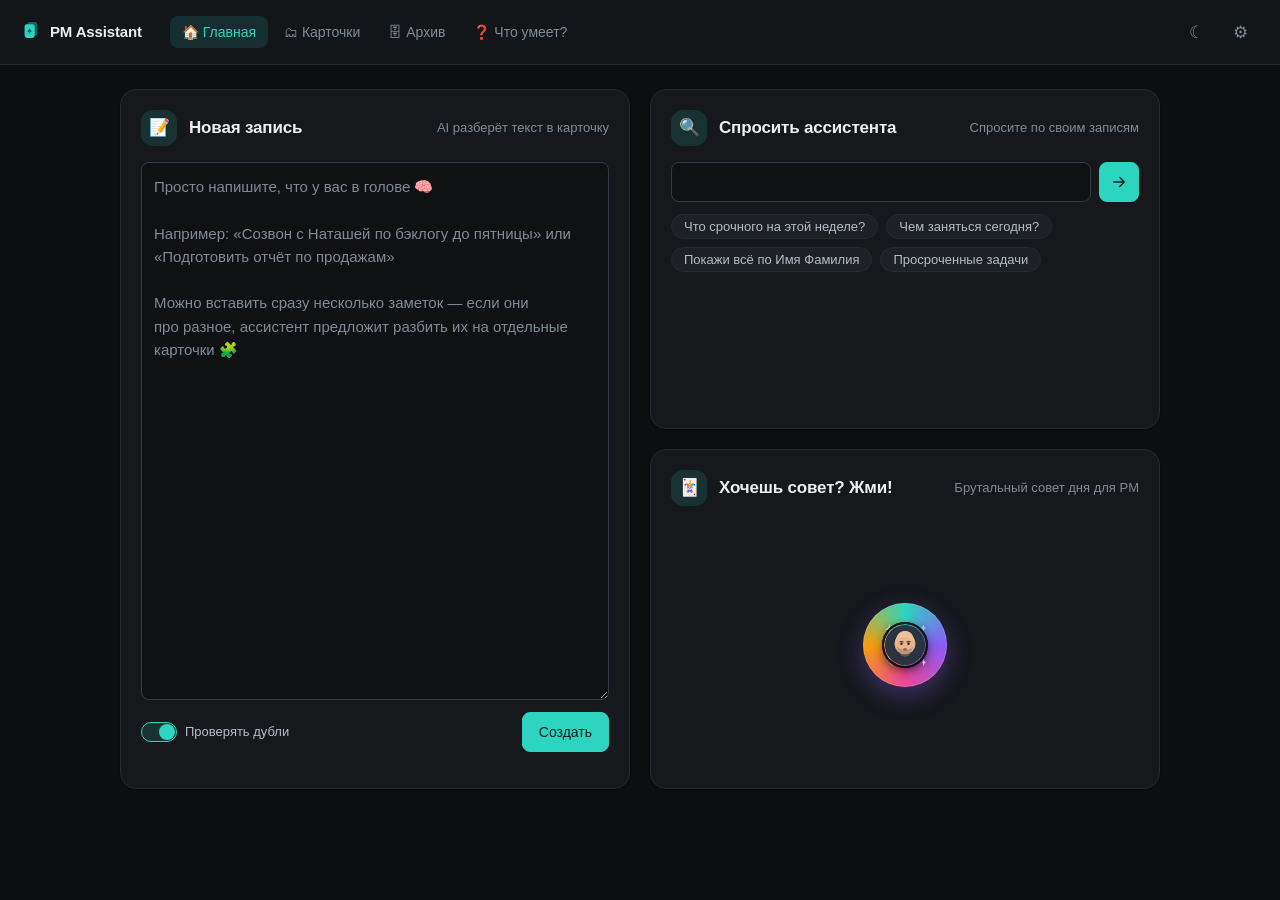
==== commit 309d76f6: "Типографика: неразрывные пробелы после предлогов и однобуквенных слов в UI-тексте (index.html, app.j" ====
--- a/pm-assistant-standalone.html
+++ b/pm-assistant-standalone.html
@@ -3,7 +3,7 @@
 <head>
   <meta charset="UTF-8" />
   <meta name="viewport" content="width=device-width, initial-scale=1.0" />
-  <meta name="description" content="PM Assistant — личный ИИ-ассистент менеджера продукта: превращает мысли в карточки, ищет по записям, проверяет дубли, синхронизирует между устройствами." />
+  <meta name="description" content="PM Assistant — личный ИИ-ассистент менеджера продукта: превращает мысли в карточки, ищет по записям, проверяет дубли, синхронизирует между устройствами." />
   <meta name="color-scheme" content="dark light" />
   <meta name="theme-color" content="#0d0e10" />
   <title>PM Assistant</title>
@@ -897,6 +897,14 @@
 .edit-form .text-input, .edit-form .select { font-size: var(--fs-sm); }
 /* Однострочные поля (персоны, срок) и селект — компактная высота. */
 .edit-form input.text-input, .edit-form .select { height: var(--control-h-sm); }
+/* Поле даты (срок): на iOS Safari у input[type=date] есть «своя» ширина и
+   нативный контрол справа — без сброса appearance и min-width оно вылезает
+   за правую границу карточки. */
+.edit-form input[type="date"].text-input {
+  appearance: none; -webkit-appearance: none;
+  min-width: 0; max-width: 100%;
+}
+.edit-form input[type="date"].text-input::-webkit-date-and-time-value { text-align: left; }
 /* Многострочные поля (название, описание, проекты, теги) — высота по rows. */
 .edit-form textarea.text-input { height: auto; padding: var(--s-2) var(--s-3); line-height: var(--lh-base); resize: vertical; }
 
@@ -975,6 +983,46 @@
 .status-line { color: var(--text-3); font-size: var(--fs-sm); padding: var(--s-2) 0; }
 .status-line.is-error { color: var(--danger); }
 .empty-col { color: var(--text-3); font-size: var(--fs-sm); text-align: center; padding: var(--s-5) 0; }
+.empty-col .reset-link { margin-left: var(--s-1); }
+
+/* Счётчик «Показано N из M» над доской карточек. */
+.board-count { color: var(--text-3); font-size: var(--fs-sm); margin: 0 0 var(--s-3); }
+
+/* ===== Тост с действием «Отменить» ===== */
+.toast {
+  position: fixed;
+  left: 50%;
+  bottom: var(--s-5);
+  transform: translateX(-50%) translateY(140%);
+  display: flex;
+  align-items: center;
+  gap: var(--s-3);
+  max-width: calc(100vw - var(--s-5) * 2);
+  padding: var(--s-3) var(--s-4);
+  background: var(--bg-elev-2);
+  color: var(--text);
+  border: 1px solid var(--border-strong);
+  border-radius: var(--r-md);
+  box-shadow: var(--shadow-lg);
+  font-size: var(--fs-sm);
+  opacity: 0;
+  pointer-events: none;
+  transition: transform 0.25s ease, opacity 0.25s ease;
+  z-index: 1000;
+}
+.toast.is-visible { transform: translateX(-50%) translateY(0); opacity: 1; pointer-events: auto; }
+.toast-action {
+  flex: none;
+  background: none;
+  border: none;
+  color: var(--accent);
+  font: inherit;
+  font-weight: var(--fw-semibold);
+  cursor: pointer;
+  padding: var(--s-1) var(--s-2);
+  border-radius: var(--r-sm);
+}
+.toast-action:hover { background: var(--bg-elev); }
 
 /* ===== Модалка ===== */
 .modal {
@@ -1060,7 +1108,7 @@
         <div class="home-block-head">
           <span class="home-block-icon">🔍</span>
           <h2 class="home-block-title">Спросить ассистента</h2>
-          <span class="home-block-hint">Спросите по своим записям</span>
+          <span class="home-block-hint">Спросите по своим записям</span>
         </div>
         <div class="find-bar">
           <input id="search-input" class="find-input" type="text" placeholder="" />
@@ -1069,9 +1117,9 @@
           </button>
         </div>
         <div class="find-suggestions">
-          <button class="chip suggestion">Что срочного на этой неделе?</button>
+          <button class="chip suggestion">Что срочного на этой неделе?</button>
           <button class="chip suggestion">Чем заняться сегодня?</button>
-          <button class="chip suggestion">Покажи всё по Имя Фамилия</button>
+          <button class="chip suggestion">Покажи всё по Имя Фамилия</button>
           <button class="chip suggestion">Просроченные задачи</button>
         </div>
         <div id="search-status" class="status-line" hidden></div>
@@ -1084,16 +1132,16 @@
         <div class="home-block-head">
           <span class="home-block-icon">📝</span>
           <h2 class="home-block-title">Новая запись</h2>
-          <span class="home-block-hint">AI разберёт текст в карточку</span>
+          <span class="home-block-hint">AI разберёт текст в карточку</span>
         </div>
         <textarea
           id="capture-input"
           class="capture-input"
-          placeholder="Просто напишите, что у вас в голове 🧠
-
-Например: «Созвон с Наташей по бэклогу до пятницы» или «Подготовить отчёт по продажам»
-
-Можно вставить сразу несколько заметок — если они про разное, ассистент предложит разбить их на отдельные карточки 🧩"
+          placeholder="Просто напишите, что у вас в голове 🧠
+
+Например: «Созвон с Наташей по бэклогу до пятницы» или «Подготовить отчёт по продажам»
+
+Можно вставить сразу несколько заметок — если они про разное, ассистент предложит разбить их на отдельные карточки 🧩"
         ></textarea>
         <div class="capture-actions">
           <label class="switch" title="Перед сохранением проверять, нет ли похожей карточки">
@@ -1112,11 +1160,11 @@
         <div class="home-block-head">
           <span class="home-block-icon">🃏</span>
           <h2 class="home-block-title">Хочешь совет? Жми!</h2>
-          <span class="home-block-hint">Брутальный совет дня для PM</span>
+          <span class="home-block-hint">Брутальный совет дня для PM</span>
         </div>
         <div class="meme-stage">
           <div class="meme-orbit">
-            <button id="meme-btn" class="meme-btn" type="button" aria-label="Получить совет" title="Нажми на кнопку и получи совет">
+            <button id="meme-btn" class="meme-btn" type="button" aria-label="Получить совет" title="Нажми на кнопку и получи совет">
               <span class="meme-btn-glow" aria-hidden="true"></span>
               <span class="meme-btn-ic" aria-hidden="true">🪩</span>
             </button>
@@ -1158,62 +1206,64 @@
 
     <!-- ВКЛАДКА: КАРТОЧКИ -->
     <section id="view-board" class="view" data-view="board" hidden>
-      <div class="filter-bar" role="toolbar" aria-label="Фильтры и сортировка">
+      <div class="filter-bar" role="toolbar" aria-label="Фильтры и сортировка">
         <span class="filter-cell">
-          <select id="filter-person" class="filter-field" aria-label="Фильтр по персонам"><option value="">Персоны</option></select>
-          <button type="button" class="filter-clear" data-clear="person" aria-label="Сбросить фильтр по персонам" hidden>✕</button>
+          <select id="filter-person" class="filter-field" aria-label="Фильтр по персонам"><option value="">Персоны</option></select>
+          <button type="button" class="filter-clear" data-clear="person" aria-label="Сбросить фильтр по персонам" hidden>✕</button>
         </span>
         <span class="filter-cell">
-          <select id="filter-project" class="filter-field" aria-label="Фильтр по проекту"><option value="">Проект</option></select>
-          <button type="button" class="filter-clear" data-clear="project" aria-label="Сбросить фильтр по проекту" hidden>✕</button>
+          <select id="filter-project" class="filter-field" aria-label="Фильтр по проекту"><option value="">Проект</option></select>
+          <button type="button" class="filter-clear" data-clear="project" aria-label="Сбросить фильтр по проекту" hidden>✕</button>
         </span>
         <span class="filter-cell">
-          <select id="filter-priority" class="filter-field" aria-label="Фильтр по приоритету">
+          <select id="filter-priority" class="filter-field" aria-label="Фильтр по приоритету">
             <option value="">Приоритет</option>
             <option value="P1">Высокий</option>
             <option value="P2">Средний</option>
             <option value="P3">Низкий</option>
           </select>
-          <button type="button" class="filter-clear" data-clear="priority" aria-label="Сбросить фильтр по приоритету" hidden>✕</button>
+          <button type="button" class="filter-clear" data-clear="priority" aria-label="Сбросить фильтр по приоритету" hidden>✕</button>
         </span>
         <span class="filter-cell">
-          <select id="filter-daterange" class="filter-field" aria-label="Фильтр по сроку">
+          <select id="filter-daterange" class="filter-field" aria-label="Фильтр по сроку">
             <option value="all">Срок</option>
             <option value="overdue">Просроченные</option>
             <option value="today">Сегодня</option>
             <option value="this_week">Эта неделя</option>
             <option value="this_month">Этот месяц</option>
           </select>
-          <button type="button" class="filter-clear" data-clear="daterange" aria-label="Сбросить фильтр по сроку" hidden>✕</button>
+          <button type="button" class="filter-clear" data-clear="daterange" aria-label="Сбросить фильтр по сроку" hidden>✕</button>
         </span>
         <span class="filter-cell">
-          <select id="filter-created" class="filter-field" aria-label="Фильтр по дате создания">
+          <select id="filter-created" class="filter-field" aria-label="Фильтр по дате создания">
             <option value="all">Дата создания</option>
             <option value="today">Создано сегодня</option>
-            <option value="this_week">Создано на этой неделе</option>
-            <option value="this_month">Создано в этом месяце</option>
+            <option value="this_week">Создано на этой неделе</option>
+            <option value="this_month">Создано в этом месяце</option>
             <option value="older">Создано раньше</option>
           </select>
-          <button type="button" class="filter-clear" data-clear="created" aria-label="Сбросить фильтр по дате создания" hidden>✕</button>
+          <button type="button" class="filter-clear" data-clear="created" aria-label="Сбросить фильтр по дате создания" hidden>✕</button>
         </span>
         <select id="sort-select" class="filter-field filter-field--sort" aria-label="Сортировка">
-          <option value="default">По умолчанию</option>
-          <option value="deadline">По сроку</option>
-          <option value="priority">По приоритету</option>
-          <option value="person">По персонам</option>
-          <option value="project">По проекту</option>
+          <option value="default">По умолчанию</option>
+          <option value="deadline">По сроку</option>
+          <option value="priority">По приоритету</option>
+          <option value="person">По персонам</option>
+          <option value="project">По проекту</option>
         </select>
         <button id="filter-reset" class="reset-link" disabled>Сбросить всё</button>
       </div>
 
+      <p id="cards-count" class="board-count" hidden></p>
       <ul id="cards-list" class="board-grid"></ul>
-      <p id="cards-empty" class="empty-col" hidden>Пока пусто. Добавьте запись на Главной.</p>
+      <p id="cards-empty" class="empty-col" hidden>Пока пусто. Добавьте запись на Главной.</p>
+      <p id="cards-empty-filtered" class="empty-col" hidden>Ничего не найдено по выбранным фильтрам. <button type="button" id="cards-empty-reset" class="reset-link">Сбросить фильтры</button></p>
     </section>
 
     <!-- ВКЛАДКА: АРХИВ -->
     <section id="view-archive" class="view" data-view="archive" hidden>
       <div class="archive-head">
-        <p class="hint">Карточки, удалённые из раздела «Карточки». Их можно вернуть или удалить навсегда.</p>
+        <p class="hint">Карточки, удалённые из раздела «Карточки». Их можно вернуть или удалить навсегда.</p>
         <div class="archive-head-actions">
           <span class="count" id="count-archive">0</span>
           <button id="archive-clear" class="btn btn-ghost btn-sm" hidden>Очистить архив</button>
@@ -1232,41 +1282,41 @@
           <span class="home-block-hint">Возможности простым языком</span>
         </div>
         <p class="hint">PM Assistant — личный ассистент менеджера продукта. Он превращает разрозненные мысли,
-          задачи и договорённости в аккуратные карточки и помогает быстро находить нужное.
-          Ниже — задачи, которые он решает (в формате «Когда… → я хочу… → чтобы…»).</p>
+          задачи и договорённости в аккуратные карточки и помогает быстро находить нужное.
+          Ниже — задачи, которые он решает (в формате «Когда… → я хочу… → чтобы…»).</p>
 
         <ul class="help-grid">
           <li class="help-item">
             <span class="help-icon">📝</span>
             <div class="help-body">
-              <h3 class="help-title">Новая запись из обычного текста</h3>
-              <p class="help-jtbd"><b>Когда</b> мысль или задача возникает на ходу, <b>я хочу</b> записать её
-                обычным текстом, <b>чтобы</b> не отвлекаться на заполнение полей.</p>
-              <p class="help-desc">Пишете свободным текстом — ИИ сам разбирает его в структурированную карточку:
-                заголовок, описание, персоны, проекты, приоритет, срок и теги.</p>
+              <h3 class="help-title">Новая запись из обычного текста</h3>
+              <p class="help-jtbd"><b>Когда</b> мысль или задача возникает на ходу, <b>я хочу</b> записать её
+                обычным текстом, <b>чтобы</b> не отвлекаться на заполнение полей.</p>
+              <p class="help-desc">Пишете свободным текстом — ИИ сам разбирает его в структурированную карточку:
+                заголовок, описание, персоны, проекты, приоритет, срок и теги.</p>
             </div>
           </li>
 
           <li class="help-item">
             <span class="help-icon">🧩</span>
             <div class="help-body">
-              <h3 class="help-title">Разбивка на несколько карточек</h3>
-              <p class="help-jtbd"><b>Когда</b> я вставляю сразу несколько разных заметок, <b>я хочу</b>, чтобы
+              <h3 class="help-title">Разбивка на несколько карточек</h3>
+              <p class="help-jtbd"><b>Когда</b> я вставляю сразу несколько разных заметок, <b>я хочу</b>, чтобы
                 ассистент это заметил, <b>чтобы</b> каждое дело стало отдельной карточкой.</p>
-              <p class="help-desc">Если в тексте несколько не связанных дел — разные люди, проекты или сроки —
-                ассистент предложит разделить их на отдельные карточки (или оставить всё одной заметкой).</p>
+              <p class="help-desc">Если в тексте несколько не связанных дел — разные люди, проекты или сроки —
+                ассистент предложит разделить их на отдельные карточки (или оставить всё одной заметкой).</p>
             </div>
           </li>
 
           <li class="help-item">
             <span class="help-icon">🔁</span>
             <div class="help-body">
-              <h3 class="help-title">Проверка дублей и объединение</h3>
-              <p class="help-jtbd"><b>Когда</b> я завожу запись, похожую на уже существующую, <b>я хочу</b>
-                узнать об этом сразу, <b>чтобы</b> не плодить дубликаты.</p>
+              <h3 class="help-title">Проверка дублей и объединение</h3>
+              <p class="help-jtbd"><b>Когда</b> я завожу запись, похожую на уже существующую, <b>я хочу</b>
+                узнать об этом сразу, <b>чтобы</b> не плодить дубликаты.</p>
               <p class="help-desc">Перед сохранением ассистент ищет похожие карточки. Можно оставить обе,
-                объединить их в одну (ИИ соберёт общий контекст) или не добавлять. Проверку можно отключить
-                тумблером в блоке «Новая запись».</p>
+                объединить их в одну (ИИ соберёт общий контекст) или не добавлять. Проверку можно отключить
+                тумблером в блоке «Новая запись».</p>
             </div>
           </li>
 
@@ -1274,22 +1324,22 @@
             <span class="help-icon">🔍</span>
             <div class="help-body">
               <h3 class="help-title">Спросить ассистента</h3>
-              <p class="help-jtbd"><b>Когда</b> мне нужно быстро понять, что важно, <b>я хочу</b> спросить
-                своими словами, <b>чтобы</b> получить ответ по своим записям.</p>
-              <p class="help-desc">Задайте вопрос на естественном языке («Что срочного на этой неделе?»,
-                «Покажи всё по Имя Фамилия») — ассистент найдёт подходящие карточки, покажет краткую сводку
-                сверху и предложит сохранить её отдельной карточкой.</p>
+              <p class="help-jtbd"><b>Когда</b> мне нужно быстро понять, что важно, <b>я хочу</b> спросить
+                своими словами, <b>чтобы</b> получить ответ по своим записям.</p>
+              <p class="help-desc">Задайте вопрос на естественном языке («Что срочного на этой неделе?»,
+                «Покажи всё по Имя Фамилия») — ассистент найдёт подходящие карточки, покажет краткую сводку
+                сверху и предложит сохранить её отдельной карточкой.</p>
             </div>
           </li>
 
           <li class="help-item">
             <span class="help-icon">🗂</span>
             <div class="help-body">
-              <h3 class="help-title">Карточки: фильтры и сортировка</h3>
-              <p class="help-jtbd"><b>Когда</b> задач много, <b>я хочу</b> отфильтровать их по человеку,
-                проекту, приоритету, сроку или дате создания, <b>чтобы</b> сосредоточиться на нужном.</p>
-              <p class="help-desc">Доска со всеми активными карточками. Фильтры по персонам, проекту,
-                приоритету, сроку (просроченные / сегодня / неделя / месяц) и дате создания, сортировка и сброс
+              <h3 class="help-title">Карточки: фильтры и сортировка</h3>
+              <p class="help-jtbd"><b>Когда</b> задач много, <b>я хочу</b> отфильтровать их по человеку,
+                проекту, приоритету, сроку или дате создания, <b>чтобы</b> сосредоточиться на нужном.</p>
+              <p class="help-desc">Доска со всеми активными карточками. Фильтры по персонам, проекту,
+                приоритету, сроку (просроченные / сегодня / неделя / месяц) и дате создания, сортировка и сброс
                 одного или всех фильтров сразу.</p>
             </div>
           </li>
@@ -1298,21 +1348,21 @@
             <span class="help-icon">👤</span>
             <div class="help-body">
               <h3 class="help-title">Умное распознавание персон</h3>
-              <p class="help-jtbd"><b>Когда</b> я упоминаю человека коротко («Настя», «Иванов»), <b>я хочу</b>,
-                чтобы ассистент понял, о ком речь, <b>чтобы</b> записи об одном человеке не разъезжались.</p>
-              <p class="help-desc">Уменьшительные имена разворачиваются (Настя → Анастасия), а если не хватает
-                имени или фамилии — ассистент уточнит недостающее (в том числе при разбивке на несколько карточек).</p>
+              <p class="help-jtbd"><b>Когда</b> я упоминаю человека коротко («Настя», «Иванов»), <b>я хочу</b>,
+                чтобы ассистент понял, о ком речь, <b>чтобы</b> записи об одном человеке не разъезжались.</p>
+              <p class="help-desc">Уменьшительные имена разворачиваются (Настя → Анастасия), а если не хватает
+                имени или фамилии — ассистент уточнит недостающее (в том числе при разбивке на несколько карточек).</p>
             </div>
           </li>
 
           <li class="help-item">
             <span class="help-icon">⚡</span>
             <div class="help-body">
-              <h3 class="help-title">Приоритеты и сроки</h3>
-              <p class="help-jtbd"><b>Когда</b> дел много, <b>я хочу</b> видеть, что важнее и что горит,
+              <h3 class="help-title">Приоритеты и сроки</h3>
+              <p class="help-jtbd"><b>Когда</b> дел много, <b>я хочу</b> видеть, что важнее и что горит,
                 <b>чтобы</b> правильно расставлять фокус.</p>
-              <p class="help-desc">Три уровня приоритета (Высокий / Средний / Низкий) и срок выполнения
-                у каждой карточки — с подсветкой просроченных.</p>
+              <p class="help-desc">Три уровня приоритета (Высокий / Средний / Низкий) и срок выполнения
+                у каждой карточки — с подсветкой просроченных.</p>
             </div>
           </li>
 
@@ -1320,9 +1370,9 @@
             <span class="help-icon">🗄</span>
             <div class="help-body">
               <h3 class="help-title">Архив</h3>
-              <p class="help-jtbd"><b>Когда</b> карточка больше не нужна, <b>я хочу</b> убрать её с глаз,
-                но не потерять, <b>чтобы</b> при необходимости вернуть.</p>
-              <p class="help-desc">Удалённые карточки попадают в архив — их можно вернуть, удалить навсегда
+              <p class="help-jtbd"><b>Когда</b> карточка больше не нужна, <b>я хочу</b> убрать её с глаз,
+                но не потерять, <b>чтобы</b> при необходимости вернуть.</p>
+              <p class="help-desc">Удалённые карточки попадают в архив — их можно вернуть, удалить навсегда
                 поштучно или очистить архив целиком.</p>
             </div>
           </li>
@@ -1331,10 +1381,10 @@
             <span class="help-icon">☁️</span>
             <div class="help-body">
               <h3 class="help-title">Синхронизация между устройствами</h3>
-              <p class="help-jtbd"><b>Когда</b> я работаю с разных устройств, <b>я хочу</b> видеть одни
-                и те же карточки везде, <b>чтобы</b> не терять контекст.</p>
-              <p class="help-desc">Подключив Supabase в настройках, вы получаете доступ к своим карточкам
-                с компьютера и телефона — данные синхронизируются автоматически.</p>
+              <p class="help-jtbd"><b>Когда</b> я работаю с разных устройств, <b>я хочу</b> видеть одни
+                и те же карточки везде, <b>чтобы</b> не терять контекст.</p>
+              <p class="help-desc">Подключив Supabase в настройках, вы получаете доступ к своим карточкам
+                с компьютера и телефона — данные синхронизируются автоматически.</p>
             </div>
           </li>
 
@@ -1342,10 +1392,10 @@
             <span class="help-icon">🪩</span>
             <div class="help-body">
               <h3 class="help-title">Хочешь совет? Жми!</h3>
-              <p class="help-jtbd"><b>Когда</b> хочется встряхнуться и взглянуть на работу под другим углом,
-                <b>я хочу</b> нажать одну кнопку, <b>чтобы</b> получить заряд бодрости и неочевидную мысль.</p>
-              <p class="help-desc">Нажмите на диско-шар на Главной — ассистент сгенерирует свежий
-                юмористический совет дня для продакт-менеджера. Каждый раз новый.</p>
+              <p class="help-jtbd"><b>Когда</b> хочется встряхнуться и взглянуть на работу под другим углом,
+                <b>я хочу</b> нажать одну кнопку, <b>чтобы</b> получить заряд бодрости и неочевидную мысль.</p>
+              <p class="help-desc">Нажмите на диско-шар на Главной — ассистент сгенерирует свежий
+                юмористический совет дня для продакт-менеджера. Каждый раз новый.</p>
             </div>
           </li>
 
@@ -1353,10 +1403,10 @@
             <span class="help-icon">🎨</span>
             <div class="help-body">
               <h3 class="help-title">Темы оформления</h3>
-              <p class="help-jtbd"><b>Когда</b> я работаю в разное время суток и в разной обстановке, <b>я хочу</b>
+              <p class="help-jtbd"><b>Когда</b> я работаю в разное время суток и в разной обстановке, <b>я хочу</b>
                 переключать вид интерфейса, <b>чтобы</b> глазам было комфортно.</p>
-              <p class="help-desc">Три темы по кругу — тёмная, светлая и «Стекло» (Liquid Glass). Переключаются
-                одной кнопкой в шапке, выбор запоминается.</p>
+              <p class="help-desc">Три темы по кругу — тёмная, светлая и «Стекло» (Liquid Glass). Переключаются
+                одной кнопкой в шапке, выбор запоминается.</p>
             </div>
           </li>
 
@@ -1364,10 +1414,10 @@
             <span class="help-icon">📤</span>
             <div class="help-body">
               <h3 class="help-title">Экспорт данных</h3>
-              <p class="help-jtbd"><b>Когда</b> мне нужна резервная копия или перенос, <b>я хочу</b> выгрузить
-                все карточки одним файлом, <b>чтобы</b> данные всегда оставались под рукой и под контролем.</p>
-              <p class="help-desc">В настройках — кнопка «Экспорт данных»: сохраняет все записи в JSON-файл.
-                Данные хранятся только у вас, в этом браузере.</p>
+              <p class="help-jtbd"><b>Когда</b> мне нужна резервная копия или перенос, <b>я хочу</b> выгрузить
+                все карточки одним файлом, <b>чтобы</b> данные всегда оставались под рукой и под контролем.</p>
+              <p class="help-desc">В настройках — кнопка «Экспорт данных»: сохраняет все записи в JSON-файл.
+                Данные хранятся только у вас, в этом браузере.</p>
             </div>
           </li>
         </ul>
@@ -1384,7 +1434,7 @@
       </div>
       <label class="field-label" for="api-key-input">Claude API ключ</label>
       <input id="api-key-input" class="text-input" type="password" placeholder="sk-ant-..." autocomplete="off" />
-      <p class="hint">Хранится только в этом браузере (localStorage) и шлётся напрямую в api.anthropic.com.</p>
+      <p class="hint">Хранится только в этом браузере (localStorage) и шлётся напрямую в api.anthropic.com.</p>
 
       <label class="field-label" for="model-input">Модель</label>
       <input id="model-input" class="text-input" type="text" placeholder="claude-haiku-4-5-20251001" />
@@ -1397,7 +1447,7 @@
 
       <label class="field-label" for="workspace-input">ID рабочей области</label>
       <input id="workspace-input" class="text-input" type="text" placeholder="default" autocomplete="off" />
-      <p class="hint">Синхронизирует карточки между устройствами. Введите одинаковые URL, ключ и ID рабочей области на всех устройствах. Ключи хранятся только в этом браузере.</p>
+      <p class="hint">Синхронизирует карточки между устройствами. Введите одинаковые URL, ключ и ID рабочей области на всех устройствах. Ключи хранятся только в этом браузере.</p>
       <div class="sync-row">
         <button id="sync-now" class="btn btn-ghost">Синхронизировать сейчас</button>
         <span id="sync-status" class="status-line" hidden></span>
@@ -1834,7 +1884,15 @@
 • title — короткое название в форме действия (глагол + объект). До ~7 слов. ОБЯЗАТЕЛЬНО сохраняй ключевой ГЛАГОЛ ДЕЙСТВИЯ (обсудить, согласовать, написать, спросить, проверить, подготовить, решить, выяснить…), если он был в тексте. Убирай «воду» («надо бы», «не забыть», «вроде как»), но НЕ теряй смысл.
 • description — все остальные детали и контекст из текста (что конкретно сделать, нюансы, образ результата). Если деталей нет — "".
 • people — массив имён людей, с кем это связано (с кем обсудить / кого касается). Может быть несколько. Если людей нет — [].
-• projects — массив проектов/продуктов, к которым это относится. Может быть несколько. Если нет — [].
+• projects — массив проектов/продуктов. ПО УМОЛЧАНИЮ []. Каждый элемент — ОБЪЕКТ {"name":"...","confidence":"high"|"low","sameAs":"точное название из списка известных проектов или null"}.
+  КОГДА вообще добавлять проект (иначе оставляй [] — НЕ угадывай «по смыслу»):
+   1) рядом стоит слово-маркёр: «проект», «продукт», «направление», «стрим», «инициатива», «программа», «эпик», «epic», «workstream», «команда» или их формы/синонимы в ИТ-контексте → name = название после этого слова, confidence "high" (например: «проект Полис» → name "Полис").
+   2) есть слово ИЛИ словосочетание с ЗАГЛАВНОЙ буквы НЕ в начале предложения, и это НЕ имя собственное человека/города/компании → это почти наверняка название проекта/продукта/направления — ДАЖЕ если само слово нарицательное («Управление качеством», «Ценообразование», «Биллинг»). ВСЕГДА возвращай его как проект, НИКОГДА не отбрасывай молча: name = заглавное слово вместе с относящимися к нему следующими словами (например «по Управлению качеством» → name "Управление качеством"; приведи к именительному падежу). confidence "high", если уверен, что это проект; confidence "low", если сомневаешься, проект ли это вообще (приложение переспросит пользователя).
+  Слова СО СТРОЧНОЙ буквы (полис, биллинг, отчёт), отделы, технологии и общие термины БЕЗ заглавной — НЕ проект.
+  sameAs (сопоставление с известными проектами — их список передаётся ниже):
+   - если name по СМЫСЛУ обозначает ТОТ ЖЕ проект, что один из известных (одно и то же, но другими словами: например «Конструктор» и «Конструктор Цунами» — это один проект) → верни ТОЧНОЕ название из списка известных;
+   - если это РАЗНЫЕ проекты (например «Динамическое ценообразование» и «Ценообразование для Поней» — разные) → null;
+   - если точное совпадение с известным (без учёта регистра) → верни это известное название и confidence "high".
 • priority — три уровня: "P1" (высокий) | "P2" (средний) | "P3" (низкий). Определяй по срочности и важности: «срочно/asap/сегодня/завтра/важно/критично/блокер» → "P1"; обычные дела на ближайшую неделю → "P2"; «потом/когда-нибудь/не горит/через месяц» → "P3". Если непонятно — "".
 • deadline — ISO YYYY-MM-DD относительно переданной сегодняшней даты; относительные даты («до пятницы», «завтра») переводи в дату; если срока нет — null.
 • tags — короткие теги-ключевые слова, если уместны; иначе [].
@@ -1845,7 +1903,7 @@
 - Если ниже передан список известных коллег и имя соответствует одному — верни ИМЕННО его (полное имя с фамилией), чтобы объединить варианты.
 
 ФОРМАТ ОТВЕТА (строго один JSON-объект со списком карточек):
-{"cards":[{"title":"...","description":"...","people":["..."],"projects":["..."],"priority":"P1|P2|P3|","deadline":null|"YYYY-MM-DD","tags":["..."]}]}
+{"cards":[{"title":"...","description":"...","people":["..."],"projects":[{"name":"...","confidence":"high|low","sameAs":null}],"priority":"P1|P2|P3|","deadline":null|"YYYY-MM-DD","tags":["..."]}]}
 
 Если заметка одна — верни массив cards с одним элементом. Не выдумывай данные, которых нет в тексте: пустые строки — "", пустые списки — [], отсутствующий срок — null.`;
 
@@ -1858,15 +1916,19 @@
  * их по отдельности; иначе — одну карточку.
  * @param {string} rawText
  * @param {string[]} [knownPeople]  список известных коллег (полные имена) для объединения вариантов
- * @param {object} [opts]  { forceSingle } — заставить вернуть ровно одну карточку
+ * @param {object} [opts]  { forceSingle, knownProjects } — forceSingle: вернуть ровно одну карточку; knownProjects: список существующих проектов для сопоставления
  * @returns {Promise<object[]>} массив карточек-черновиков (1+)
  */
 async function processCapture(rawText, knownPeople = [], opts = {}) {
   const peopleHint = (knownPeople && knownPeople.length)
     ? `\n\nИзвестные коллеги (если имя соответствует одному из них — используй ИМЕННО это полное имя с фамилией): ${knownPeople.join(', ')}.`
     : '';
+  const knownProjects = Array.isArray(opts.knownProjects) ? opts.knownProjects : [];
+  const projectsHint = knownProjects.length
+    ? `\n\nИзвестные проекты (для поля sameAs — сопоставляй по СМЫСЛУ): ${knownProjects.join(', ')}.`
+    : '';
   const singleRule = opts.forceSingle ? CAPTURE_SINGLE_RULE : '';
-  const user = `Сегодняшняя дата: ${todayISO()}.${peopleHint}${singleRule}\n\nТекст пользователя:\n"""${rawText}"""\n\nРазбери и верни JSON.`;
+  const user = `Сегодняшняя дата: ${todayISO()}.${peopleHint}${projectsHint}${singleRule}\n\nТекст пользователя:\n"""${rawText}"""\n\nРазбери и верни JSON.`;
   const text = await callClaude(CAPTURE_SYSTEM, user, { maxTokens: 1500 });
   const parsed = safeParseJSON(text);
   // Поддерживаем оба формата ответа: {cards:[...]} или одиночный объект-карточку.
@@ -2176,7 +2238,7 @@
 
 const PRIORITY_RANK = { P1: 3, P2: 2, P3: 1, '': 0 };
 const PRIORITY_NAME = { P1: 'Высокий', P2: 'Средний', P3: 'Низкий' };
-const PRIORITY_LABEL = { P1: 'P1 • Высокий', P2: 'P2 • Средний', P3: 'P3 • Низкий', '': 'Без приоритета' };
+const PRIORITY_LABEL = { P1: 'P1 • Высокий', P2: 'P2 • Средний', P3: 'P3 • Низкий', '': 'Без приоритета' };
 
 // Уменьшительные → полная форма имени (детерминированная подстраховка к модели).
 const DIMINUTIVES = {
@@ -2253,7 +2315,7 @@
 function schedulePush() {
   if (!sync.isConfigured(syncCfg())) return;
   pendingPush = true;
-  setSyncStatus('Сохранение в облако…');
+  setSyncStatus('Сохранение в облако…');
   clearTimeout(pushTimer);
   pushTimer = setTimeout(doPush, 700);
 }
@@ -2283,7 +2345,7 @@
   if (!sync.isConfigured(syncCfg())) return;
   if (opts.auto && pendingPush) return;
   try {
-    if (!opts.auto) setSyncStatus('Загрузка из облака…');
+    if (!opts.auto) setSyncStatus('Загрузка из облака…');
     const remote = await sync.pull(syncCfg());
     if (remote) {
       store.replaceCards(remote.cards);
@@ -2329,6 +2391,19 @@
   parts[0] = DIMINUTIVES[key] || cap(parts[0]);
   for (let i = 1; i < parts.length; i++) parts[i] = cap(parts[i]);
   return parts.join(' ');
+}
+/** Названия проектов из всех карточек, включая архив (дедуп без учёта регистра). */
+function knownProjects() {
+  const seen = new Set();
+  const list = [];
+  store.getEverything().forEach((c) =>
+    (c.projects || []).forEach((p) => {
+      const name = String(p || '').trim();
+      const key = normKey(name);
+      if (name && !seen.has(key)) { seen.add(key); list.push(name); }
+    })
+  );
+  return list;
 }
 /** Полные имена (имя+фамилия) из всех карточек, включая архив, в канонической форме. */
 function knownFullNames() {
@@ -2440,7 +2515,7 @@
   showStatus(status, 'Claude обрабатывает…');
 
   try {
-    const cards = await processCapture(raw, knownFullNames());
+    const cards = await processCapture(raw, knownFullNames(), { knownProjects: knownProjects() });
     const drafts = cards.map(normalizeDraft).filter(Boolean);
     status.hidden = true;
     if (!drafts.length) {
@@ -2471,7 +2546,7 @@
   const card = document.createElement('div');
   card.className = 'card';
   card.appendChild(el('p', 'card-title', `Похоже, здесь несколько разных заметок (${drafts.length})`));
-  card.appendChild(el('p', 'card-body', 'Я разделил текст по смыслу. Можно создать карточки по отдельности или оставить всё одной заметкой.'));
+  card.appendChild(el('p', 'card-body', 'Я разделил текст по смыслу. Можно создать карточки по отдельности или оставить всё одной заметкой.'));
 
   const list = el('div', 'split-cards');
   drafts.forEach((d, i) => list.appendChild(dupColumn(`Карточка ${i + 1}`, d)));
@@ -2505,7 +2580,7 @@
   $('#capture-result').innerHTML = '';
   $('#capture-input').value = '';
   const n = drafts.length;
-  showStatus($('#capture-status'), `Создано ${n} ${plural(n, 'карточка', 'карточки', 'карточек')} ✓ — смотрите в разделе «Карточки».`);
+  showStatus($('#capture-status'), `Создано ${n} ${plural(n, 'карточка', 'карточки', 'карточек')} ✓ — смотрите в разделе «Карточки».`);
 }
 
 /**
@@ -2535,17 +2610,18 @@
       pending.push({ original: name, token: name, kind, candidates: matches });
     });
   });
-  if (!pending.length) saveSplitDrafts(drafts);
-  else renderSurnamePrompt(drafts, pending, () => saveSplitDrafts(drafts));
+  const done = () => resolveProjects(drafts, () => saveSplitDrafts(drafts));
+  if (!pending.length) done();
+  else renderSurnamePrompt(drafts, pending, done);
 }
 
 /** Оставить весь текст одной карточкой: повторный разбор с принудительным склеиванием. */
 async function keepAsSingle(raw) {
   const status = $('#capture-status');
   $('#capture-result').innerHTML = '';
-  showStatus(status, 'Собираю в одну карточку…');
+  showStatus(status, 'Собираю в одну карточку…');
   try {
-    const cards = await processCapture(raw, knownFullNames(), { forceSingle: true });
+    const cards = await processCapture(raw, knownFullNames(), { forceSingle: true, knownProjects: knownProjects() });
     captureDraft = normalizeDraft(cards[0]);
     status.hidden = true;
     if (captureDraft) startPeopleResolution(captureDraft);
@@ -2555,15 +2631,116 @@
   }
 }
 
-/** Привести ответ модели к черновику-карточке и канонизировать имена. */
+// Служебные слова-связки: не начинают и не продолжают название проекта.
+const PROJECT_CONNECTORS = new Set([
+  'и', 'в', 'на', 'по', 'для', 'с', 'со', 'до', 'от', 'к', 'о', 'об', 'у', 'за',
+  'из', 'про', 'что', 'как', 'при', 'во', 'же', 'бы', 'ли', 'не', 'а', 'но', 'или',
+]);
+// Нарицательные слова, которые иногда пишут с заглавной, но это НЕ проекты.
+const PROJECT_STOPWORDS = new Set([
+  'понедельник', 'вторник', 'среда', 'четверг', 'пятница', 'суббота', 'воскресенье',
+  'январь', 'февраль', 'март', 'апрель', 'май', 'июнь', 'июль', 'август',
+  'сентябрь', 'октябрь', 'ноябрь', 'декабрь', 'сегодня', 'завтра', 'вчера',
+  'отчёт', 'отчет', 'встреча', 'звонок', 'созвон', 'задача', 'письмо', 'почта',
+]);
+// Предлоги-спутники: следующее за ними имя — это, как правило, человек
+// («с Наташей», «у Олега»), а не проект. Помогает отсечь склонённые имена,
+// которых нет в словаре в именительном падеже.
+const PERSON_PREPOSITIONS = new Set(['с', 'со', 'у']);
+const CLEAN_EDGES = (t) => t.replace(/^[«"'(\[]+/, '').replace(/[.,;:!?»"')\]]+$/, '');
+const STARTS_UPPER = (t) => /^[А-ЯЁA-Z]/.test(t);
+const STARTS_LOWER = (t) => /^[а-яёa-z]/.test(t);
+
+// Косвенные падежи семейства «-ение/-ание» → именительный. Очень узкий и
+// безопасный набор: трогаем только слова с этими специфичными окончаниями
+// (управлению, ценообразованию, планированием…). Слова вне этого семейства
+// (качеством, Биллингом, Динамическому) НЕ меняем — приведение остаётся
+// «простым» и не ломает остальные названия.
+const CASE_ENDINGS = [
+  [/ением$/, 'ение'], [/анием$/, 'ание'],
+  [/ению$/, 'ение'], [/анию$/, 'ание'],
+  [/ении$/, 'ение'], [/ании$/, 'ание'],
+  [/ения$/, 'ение'], [/ания$/, 'ание'],
+];
+/** Простая нормализация падежа одного слова (только семейство -ение/-ание). */
+function toNominative(word) {
+  if (!word || word.length < 6) return word;
+  for (const [re, repl] of CASE_ENDINGS) {
+    if (re.test(word)) return word.replace(re, repl);
+  }
+  return word;
+}
+
+/**
+ * Детерминированная страховка к модели: ищем в исходном тексте слова/фразы
+ * с ЗАГЛАВНОЙ буквы НЕ в начале предложения, которые модель могла пропустить.
+ * Возвращаем кандидатов с confidence 'low' (приложение переспросит «это проект?»).
+ * Исключаем: начало предложения, имена людей, общие слова из стоп-списка и то,
+ * что модель уже вернула как проект.
+ */
+function detectMissedProjects(rawText, people, meta) {
+  if (!rawText) return [];
+  const existing = (meta || []).map((m) => normKey(m.name));
+  const peopleFirst = new Set((people || []).map((p) => normKey(firstToken(p))));
+  const found = [];
+  const seen = new Set();
+  rawText.split(/[.!?\n]+/).forEach((sentence) => {
+    const tokens = sentence.trim().split(/\s+/).filter(Boolean);
+    for (let i = 1; i < tokens.length; i++) { // i=0 — начало предложения, пропускаем
+      const word = CLEAN_EDGES(tokens[i]);
+      if (!STARTS_UPPER(word) || word.length < 3) continue;
+      const key = normKey(word);
+      if (PROJECT_STOPWORDS.has(key) || PROJECT_CONNECTORS.has(key)) continue;
+      if (KNOWN_FIRST_NAMES.has(key) || peopleFirst.has(key)) continue; // это имя человека
+      // Перед словом стоит предлог-спутник человека («с Наташей») — это персона.
+      if (PERSON_PREPOSITIONS.has(normKey(CLEAN_EDGES(tokens[i - 1])))) continue;
+      // Собрать фразу: заглавное слово + следующие строчные слова (не связки).
+      // Каждое слово приводим к именительному падежу (только семейство -ение/-ание),
+      // сохраняя регистр первой буквы заглавного слова.
+      const parts = [cap(toNominative(word))];
+      for (let j = i + 1; j < tokens.length; j++) {
+        const next = CLEAN_EDGES(tokens[j]);
+        if (!STARTS_LOWER(next) || PROJECT_CONNECTORS.has(normKey(next))) break;
+        parts.push(toNominative(next));
+      }
+      const name = parts.join(' ');
+      const nameKey = normKey(name);
+      if (seen.has(nameKey)) continue;
+      // Модель уже вернула этот проект (по вхождению заглавного слова) — не дублируем.
+      if (existing.some((e) => e === nameKey || e.includes(key) || nameKey.includes(e))) continue;
+      seen.add(nameKey);
+      found.push({ name, confidence: 'low', sameAs: '' });
+    }
+  });
+  return found;
+}
+
+/** Привести ответ модели к черновику-карточке и канонизировать имена.
+ *  Проекты сохраняем как готовые строки (draft.projects) + сырьё с метаданными
+ *  (draft._projectMeta) для последующего уточнения — confidence/sameAs. */
 function normalizeDraft(result) {
   if (!result || typeof result !== 'object') return null;
+  const rawProjects = (Array.isArray(result.projects) ? result.projects : [result.projects]).filter(Boolean);
+  const meta = rawProjects.map((p) => {
+    if (p && typeof p === 'object') {
+      return {
+        name: String(p.name || '').trim(),
+        confidence: p.confidence === 'low' ? 'low' : 'high',
+        sameAs: p.sameAs ? String(p.sameAs).trim() : '',
+      };
+    }
+    return { name: String(p || '').trim(), confidence: 'high', sameAs: '' };
+  }).filter((m) => m.name);
+  // Страховка: добавляем заглавные фразы из текста, которые модель пропустила.
+  const peopleCanon = (Array.isArray(result.people) ? result.people : [result.people]).filter(Boolean).map(canonicalize);
+  detectMissedProjects(result.rawText, peopleCanon, meta).forEach((m) => meta.push(m));
   const d = {
     rawText: result.rawText || '',
     title: result.title || '',
     description: result.description || '',
     people: (Array.isArray(result.people) ? result.people : [result.people]).filter(Boolean).map(canonicalize),
-    projects: (Array.isArray(result.projects) ? result.projects : [result.projects]).filter(Boolean),
+    projects: meta.map((m) => m.name),
+    _projectMeta: meta,
     priority: ['P1', 'P2', 'P3'].includes(result.priority) ? result.priority : '',
     deadline: result.deadline || null,
     tags: Array.isArray(result.tags) ? result.tags : [],
@@ -2575,6 +2752,139 @@
 /** Заменить имя во всех вхождениях draft.people (по точному совпадению). */
 function setPersonName(draft, original, full) {
   draft.people = (draft.people || []).map((p) => (p === original ? full : p));
+}
+
+/** Заменить/удалить проект во всех вхождениях draft.projects (пустое имя — удалить),
+ *  без дубликатов (без учёта регистра). */
+function setProjectName(draft, original, newName) {
+  const next = [];
+  const seen = new Set();
+  (draft.projects || []).forEach((p) => {
+    const v = (p === original) ? (newName || '').trim() : p;
+    if (!v) return;
+    const k = normKey(v);
+    if (!seen.has(k)) { seen.add(k); next.push(v); }
+  });
+  draft.projects = next;
+}
+
+/**
+ * Уточнение проектов перед сохранением (для одной карточки или для разбивки).
+ * Логика (см. _projectMeta из normalizeDraft):
+ *  1) точное совпадение с известным проектом → подставляем его молча;
+ *  2) похож на известный (sameAs) → спрашиваем, по умолчанию подставить существующий;
+ *  3) низкая уверенность («это проект?») → спрашиваем, можно изменить/очистить;
+ *  4) уверенный новый проект → оставляем как есть.
+ * @param {object[]} drafts  карточки-черновики
+ * @param {Function} onDone  что вызвать после уточнения
+ */
+function resolveProjects(drafts, onDone) {
+  const known = knownProjects();
+  const knownKey = new Map(known.map((k) => [normKey(k), k]));
+  const pending = [];
+  const seen = new Set();
+  drafts.forEach((draft) => {
+    (draft._projectMeta || []).forEach((m) => {
+      const key = normKey(m.name);
+      if (!m.name || seen.has(key)) return;
+      seen.add(key);
+      // 1) точное совпадение с известным — подставить молча (в каноническом написании).
+      if (knownKey.has(key)) {
+        const canonical = knownKey.get(key);
+        if (canonical !== m.name) drafts.forEach((d) => setProjectName(d, m.name, canonical));
+        return;
+      }
+      // 2) похож на известный — спросить (по умолчанию подставить существующий).
+      const sameKey = normKey(m.sameAs);
+      if (m.sameAs && knownKey.has(sameKey) && sameKey !== key) {
+        pending.push({ original: m.name, kind: 'similar', suggested: knownKey.get(sameKey), candidates: known });
+        return;
+      }
+      // 3) сомнение, проект ли это — спросить.
+      if (m.confidence === 'low') {
+        pending.push({ original: m.name, kind: 'doubt', suggested: m.name, candidates: known });
+        return;
+      }
+      // 4) уверенный новый проект — оставляем как есть.
+    });
+  });
+  if (!pending.length) onDone();
+  else renderProjectPrompt(drafts, pending, onDone);
+}
+
+/** Форма уточнения проектов. Поле ввода с предзаполнением + чипы существующих. */
+function renderProjectPrompt(drafts, pending, onDone) {
+  const targets = Array.isArray(drafts) ? drafts : [drafts];
+  const box = $('#capture-result');
+  box.innerHTML = '';
+
+  const card = document.createElement('div');
+  card.className = 'card';
+  card.appendChild(el('p', 'card-title', 'Уточните проект'));
+  card.appendChild(el('p', 'card-body', 'Помогите не плодить разные названия одного проекта. Можно изменить название, выбрать существующее или очистить поле, если это не проект.'));
+
+  const form = el('div', 'edit-form');
+  const known = knownProjects();
+
+  const rows = pending.map((p) => {
+    const inp = document.createElement('input');
+    inp.className = 'text-input';
+    inp.value = p.suggested || '';
+    inp.placeholder = 'Название проекта';
+    inp.setAttribute('list', 'known-projects');
+    const labelText = p.kind === 'similar'
+      ? `«${p.original}» похоже на проект «${p.suggested}». Подставить его или оставить «${p.original}»?`
+      : `«${p.original}» — это проект? Уточните название или очистите поле, если нет.`;
+    const wrap = field(labelText, inp);
+
+    const picks = el('div', 'find-suggestions');
+    if (p.kind === 'similar') {
+      const keepNew = el('button', 'chip', `Оставить «${p.original}»`);
+      keepNew.addEventListener('click', () => (inp.value = p.original));
+      picks.appendChild(keepNew);
+    }
+    (p.candidates || []).slice(0, 6).forEach((name) => {
+      if (normKey(name) === normKey(p.original)) return;
+      const b = el('button', 'chip', name);
+      b.addEventListener('click', () => (inp.value = name));
+      picks.appendChild(b);
+    });
+    const notProject = el('button', 'chip', 'Не проект');
+    notProject.addEventListener('click', () => (inp.value = ''));
+    picks.appendChild(notProject);
+    wrap.appendChild(picks);
+
+    form.appendChild(wrap);
+    return { p, inp };
+  });
+
+  // Подсказки автодополнения по существующим проектам.
+  const dl = document.createElement('datalist');
+  dl.id = 'known-projects';
+  known.forEach((v) => { const o = document.createElement('option'); o.value = v; dl.appendChild(o); });
+  form.appendChild(dl);
+
+  const footer = el('div', 'card-footer');
+  const skip = el('button', 'btn btn-ghost btn-sm', 'Оставить как есть');
+  skip.addEventListener('click', () => onDone());
+  const save = el('button', 'btn btn-primary btn-sm', 'Сохранить');
+  const commit = () => {
+    rows.forEach(({ p, inp }) => {
+      targets.forEach((d) => setProjectName(d, p.original, inp.value.trim()));
+    });
+    onDone();
+  };
+  save.addEventListener('click', commit);
+  // Enter в любом поле = «Сохранить» (datalist-подсказки выбираются стрелками без Enter).
+  rows.forEach(({ inp }) => inp.addEventListener('keydown', (e) => {
+    if (e.key === 'Enter') { e.preventDefault(); commit(); }
+  }));
+  footer.append(skip, save);
+
+  card.append(form, footer);
+  box.appendChild(card);
+  // Фокус в первое поле, чтобы можно было сразу печатать/нажать Enter.
+  if (rows[0]) rows[0].inp.focus();
 }
 
 /**
@@ -2599,8 +2909,10 @@
     if (matches.length === 1) { setPersonName(draft, name, matches[0]); return; }
     pending.push({ original: name, token: name, kind, candidates: matches });
   });
-  if (!pending.length) afterPeopleResolved();
-  else renderSurnamePrompt(draft, pending, afterPeopleResolved);
+  // После ФИО — уточняем проекты, и только потом проверка дублей.
+  const done = () => resolveProjects([draft], afterPeopleResolved);
+  if (!pending.length) done();
+  else renderSurnamePrompt(draft, pending, done);
 }
 
 /**
@@ -2677,7 +2989,7 @@
 function dupColumn(label, c) {
   const col = el('div', 'dup-col');
   col.appendChild(el('span', 'dup-label', label));
-  col.appendChild(el('p', 'dup-title', c.title || '(без названия)'));
+  col.appendChild(el('p', 'dup-title', c.title || '(без названия)'));
   if (c.description) col.appendChild(el('p', 'dup-desc', c.description));
   const meta = [];
   if ((c.people || []).length) meta.push((c.people || []).join(', '));
@@ -2707,7 +3019,7 @@
     captureDraft = null;
     $('#capture-result').innerHTML = '';
     $('#capture-input').value = '';
-    showStatus(status, 'Объединено ✓ — смотрите в разделе «Карточки».');
+    showStatus(status, 'Объединено ✓ — смотрите в разделе «Карточки».');
   } catch (e) {
     showStatus(status, 'Не удалось объединить: ' + e.message, true);
   }
@@ -2727,7 +3039,7 @@
   const card = document.createElement('div');
   card.className = 'card';
   card.appendChild(el('p', 'card-title', 'Уточните ФИО'));
-  card.appendChild(el('p', 'card-body', 'Добавьте недостающую часть, чтобы одна персона не превратилась в разные карточки. Можно пропустить.'));
+  card.appendChild(el('p', 'card-body', 'Добавьте недостающую часть, чтобы одна персона не превратилась в разные карточки. Можно пропустить.'));
 
   const form = document.createElement('div');
   form.className = 'edit-form';
@@ -2773,7 +3085,7 @@
   const skip = el('button', 'btn btn-ghost btn-sm', 'Пропустить');
   skip.addEventListener('click', () => onDone());
   const save = el('button', 'btn btn-primary btn-sm', 'Сохранить');
-  save.addEventListener('click', () => {
+  const commit = () => {
     rows.forEach(({ p, inp, needSurname }) => {
       const extra = inp.value.trim();
       // needSurname: «Имя Фамилия»; иначе: «Имя Фамилия» = extra + токен-фамилия.
@@ -2784,11 +3096,18 @@
       targets.forEach((d) => setPersonName(d, p.original, full));
     });
     onDone();
-  });
+  };
+  save.addEventListener('click', commit);
+  // Enter в любом поле = «Сохранить».
+  rows.forEach(({ inp }) => inp.addEventListener('keydown', (e) => {
+    if (e.key === 'Enter') { e.preventDefault(); commit(); }
+  }));
   footer.append(skip, save);
 
   card.append(form, footer);
   box.appendChild(card);
+  // Фокус в первое поле — можно сразу печатать недостающую часть.
+  if (rows[0]) rows[0].inp.focus();
 }
 
 function renderCaptureResult() {
@@ -2805,7 +3124,7 @@
   captureDraft = null;
   $('#capture-result').innerHTML = '';
   $('#capture-input').value = '';
-  showStatus($('#capture-status'), 'Сохранено ✓ — смотрите в разделе «Карточки».');
+  showStatus($('#capture-status'), 'Сохранено ✓ — смотрите в разделе «Карточки».');
 }
 
 // ===== Карточки: фильтры и сортировка =====
@@ -2817,18 +3136,23 @@
   $('#filter-created').addEventListener('change', (e) => { filters.created = e.target.value; afterFilterChange(); });
   $('#sort-select').addEventListener('change', (e) => { sortMode = e.target.value; renderBoard(); });
   $$('.filter-clear').forEach((b) => b.addEventListener('click', () => clearOneFilter(b.dataset.clear)));
-  $('#filter-reset').addEventListener('click', () => {
-    filters.person = filters.project = filters.priority = '';
-    filters.dateRange = 'all';
-    filters.created = 'all';
-    sortMode = 'default';
-    $('#filter-person').value = $('#filter-project').value = $('#filter-priority').value = '';
-    $('#filter-daterange').value = 'all';
-    $('#filter-created').value = 'all';
-    $('#sort-select').value = 'default';
-    populateFilters();
-    afterFilterChange();
-  });
+  $('#filter-reset').addEventListener('click', resetAllFilters);
+  const emptyReset = $('#cards-empty-reset');
+  if (emptyReset) emptyReset.addEventListener('click', resetAllFilters);
+}
+
+/** Сбросить все фильтры и сортировку к значениям по умолчанию. */
+function resetAllFilters() {
+  filters.person = filters.project = filters.priority = '';
+  filters.dateRange = 'all';
+  filters.created = 'all';
+  sortMode = 'default';
+  $('#filter-person').value = $('#filter-project').value = $('#filter-priority').value = '';
+  $('#filter-daterange').value = 'all';
+  $('#filter-created').value = 'all';
+  $('#sort-select').value = 'default';
+  populateFilters();
+  afterFilterChange();
 }
 
 function hasActiveFilters() {
@@ -2975,9 +3299,24 @@
 function renderBoard() {
   const list = $('#cards-list');
   const empty = $('#cards-empty');
+  const emptyFiltered = $('#cards-empty-filtered');
+  const countEl = $('#cards-count');
+  const total = store.getAll().length;
   const cards = sortAndFilter(store.getAll(), sortMode, filters);
   list.innerHTML = '';
-  empty.hidden = cards.length > 0;
+  // Три состояния пустоты: совсем нет карточек / есть, но фильтры ничего не дали / есть результаты.
+  const filtered = hasActiveFilters();
+  if (empty) empty.hidden = !(cards.length === 0 && !filtered);
+  if (emptyFiltered) emptyFiltered.hidden = !(cards.length === 0 && filtered);
+  // Счётчик «Показано N из M» — только когда есть карточки и активны фильтры.
+  if (countEl) {
+    if (total > 0 && filtered) {
+      countEl.textContent = `Показано ${cards.length} из ${total}`;
+      countEl.hidden = false;
+    } else {
+      countEl.hidden = true;
+    }
+  }
   // Сборка во фрагмент и одна вставка в DOM — без лишних reflow на каждой карточке.
   const frag = document.createDocumentFragment();
   cards.forEach((c) => frag.appendChild(buildCard(c)));
@@ -3008,7 +3347,7 @@
 function appendCardBody(li, c) {
   const summary = isSummaryCard(c);
   if (summary) li.classList.add('is-summary');   // акцентная рамка вокруг карточки
-  const title = el('p', 'card-title', c.title || '(без названия)');
+  const title = el('p', 'card-title', c.title || '(без названия)');
   if (summary) {
     // Иконка-сводка слева от названия (в отдельной flex-строке, чтобы не
     // ломать многоточие-обрезку заголовка через -webkit-line-clamp).
@@ -3097,8 +3436,12 @@
     editBtn.title = 'Дозаполнить';
     editBtn.addEventListener('click', () => { editingId = c.id; renderBoard(); });
     const del = iconBtn('trash', '');
-    del.title = 'В архив';
-    del.addEventListener('click', () => { store.remove(c.id); renderBoard(); });
+    del.title = 'В архив';
+    del.addEventListener('click', () => {
+      store.remove(c.id);
+      renderBoard();
+      showToast('Карточка в архиве', 'Отменить', () => { store.unarchive(c.id); renderBoard(); });
+    });
     buttons = [editBtn, del];
   }
   li.appendChild(buildFooter(c, buttons));
@@ -3214,7 +3557,7 @@
   $('#archive-clear').addEventListener('click', () => {
     const n = store.getArchived().length;
     if (!n) return;
-    if (confirm(`Удалить все карточки из архива (${n})? Это действие необратимо.`)) {
+    if (confirm(`Удалить все карточки из архива (${n})? Это действие необратимо.`)) {
       store.destroyArchived();
       renderArchive();
     }
@@ -3275,7 +3618,7 @@
   head.append(el('span', 'answer-icon', '✦'), el('span', 'answer-label', summary ? 'Сводка' : 'Ответ ассистента'));
   if (count) head.appendChild(el('span', 'answer-count', `${count} ${plural(count, 'находка', 'находки', 'находок')}`));
   box.appendChild(head);
-  const text = summary || explanation || 'Ничего не найдено по этому запросу.';
+  const text = summary || explanation || 'Ничего не найдено по этому запросу.';
   box.appendChild(el('p', 'answer-text', text));
   // Кнопка «Сохранить как карточку» — только когда есть содержательная сводка.
   if (summary && count) {
@@ -3289,9 +3632,9 @@
 }
 /** Создать новую карточку из саммаризованной сводки поиска. */
 function saveSummaryCard(title, summary, btn) {
-  const t = (title || '').trim() || 'Сводка по запросу';
+  const t = (title || '').trim() || 'Сводка по запросу';
   store.createCard({ title: t, description: summary, tags: ['сводка'] });
-  if (btn) { btn.disabled = true; btn.textContent = 'Сохранено ✓ — в разделе «Карточки»'; }
+  if (btn) { btn.disabled = true; btn.textContent = 'Сохранено ✓ — в разделе «Карточки»'; }
 }
 function plural(n, one, few, many) {
   const m10 = n % 10, m100 = n % 100;
@@ -3360,7 +3703,7 @@
     const [{ hero, meme }] = await Promise.all([generateMeme(), spin]);
     status.hidden = true;
     out.querySelector('.meme-text').textContent = meme || 'Сегодня муза молчит. Жми ещё.';
-    out.querySelector('.meme-hero').textContent = hero ? `в стиле ${hero}` : '';
+    out.querySelector('.meme-hero').textContent = hero ? `в стиле ${hero}` : '';
     out.hidden = false;
   } catch (e) {
     showStatus(status, e.message, true);
@@ -3383,7 +3726,7 @@
     $('#workspace-input').value = s.workspaceId || '';
     setSyncStatus(sync.isConfigured(syncCfg())
       ? 'Синхронизация включена.'
-      : 'Синхронизация выключена. Заполните URL и anon-ключ.');
+      : 'Синхронизация выключена. Заполните URL и anon-ключ.');
     modal.hidden = false;
   });
   $('#settings-close').addEventListener('click', () => (modal.hidden = true));
@@ -3408,7 +3751,7 @@
       supabaseKey: $('#supabase-key-input').value.trim(),
       workspaceId: $('#workspace-input').value.trim(),
     });
-    if (!sync.isConfigured(syncCfg())) { setSyncStatus('Укажите Supabase URL и anon-ключ.', true); return; }
+    if (!sync.isConfigured(syncCfg())) { setSyncStatus('Укажите Supabase URL и anon-ключ.', true); return; }
     doPull();
   });
   $('#export-btn').addEventListener('click', exportData);
@@ -3471,10 +3814,46 @@
   if (label) b.appendChild(document.createTextNode(label));
   return b;
 }
+// Тост с действием «Отменить»: появляется внизу, сам исчезает через ~6 секунд.
+let toastTimer = null;
+function showToast(msg, actionLabel, onAction) {
+  let toast = document.getElementById('toast');
+  if (!toast) {
+    toast = document.createElement('div');
+    toast.id = 'toast';
+    toast.className = 'toast';
+    document.body.appendChild(toast);
+  }
+  toast.innerHTML = '';
+  toast.appendChild(el('span', 'toast-msg', msg));
+  if (actionLabel && onAction) {
+    const btn = el('button', 'toast-action', actionLabel);
+    btn.addEventListener('click', () => {
+      clearTimeout(toastTimer);
+      toast.classList.remove('is-visible');
+      onAction();
+    });
+    toast.appendChild(btn);
+  }
+  // Запускаем анимацию появления на следующий кадр (чтобы сработал transition).
+  requestAnimationFrame(() => toast.classList.add('is-visible'));
+  clearTimeout(toastTimer);
+  toastTimer = setTimeout(() => toast.classList.remove('is-visible'), 6000);
+}
+
+let statusHideTimer = null;
 function showStatus(elm, msg, isError = false) {
   elm.textContent = msg;
   elm.classList.toggle('is-error', isError);
   elm.hidden = false;
+  // Успешные сообщения сами гаснут через 5 секунд; ошибки остаются на экране.
+  clearTimeout(statusHideTimer);
+  if (!isError) {
+    statusHideTimer = setTimeout(() => {
+      // Прячем только если текст не сменился на новый (на случай быстрых действий).
+      if (elm.textContent === msg) elm.hidden = true;
+    }, 5000);
+  }
 }
 
 // Запускаем приложение только в браузере (в Node модуль импортируется для тестов).
